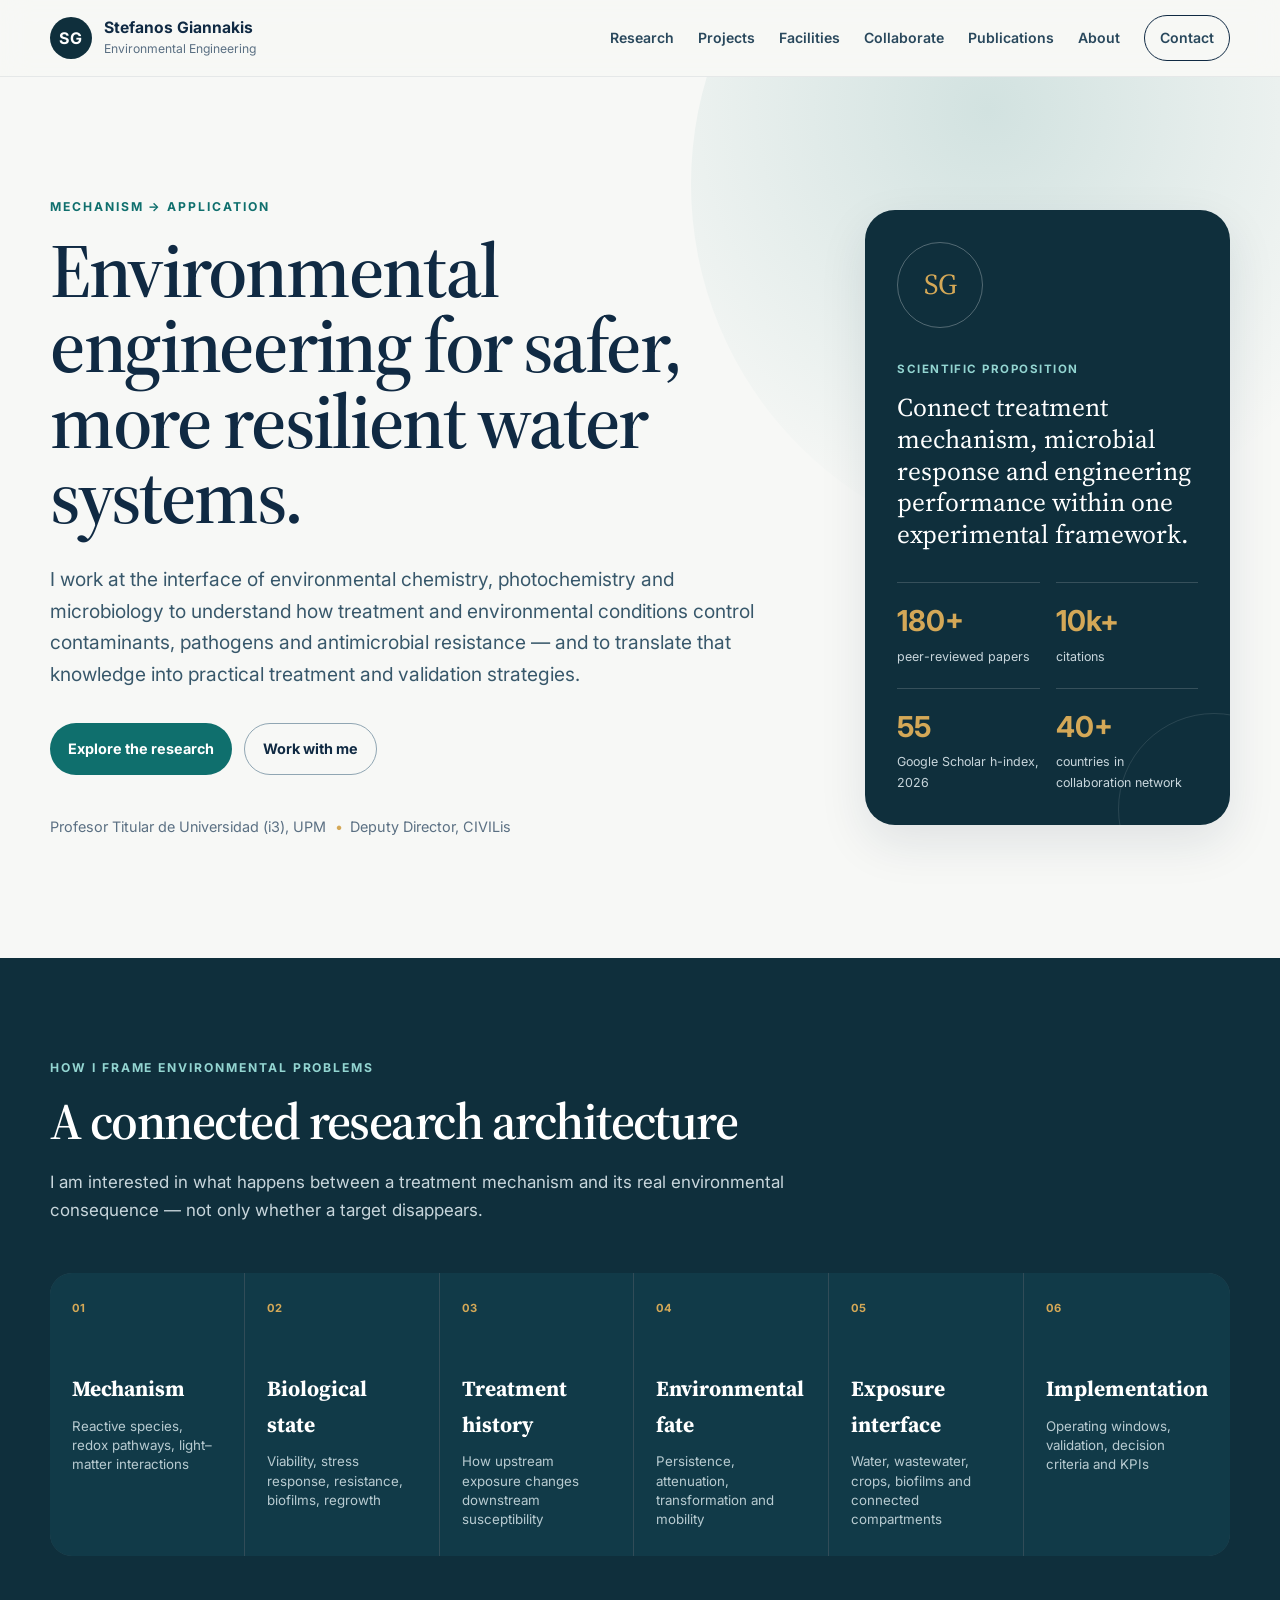
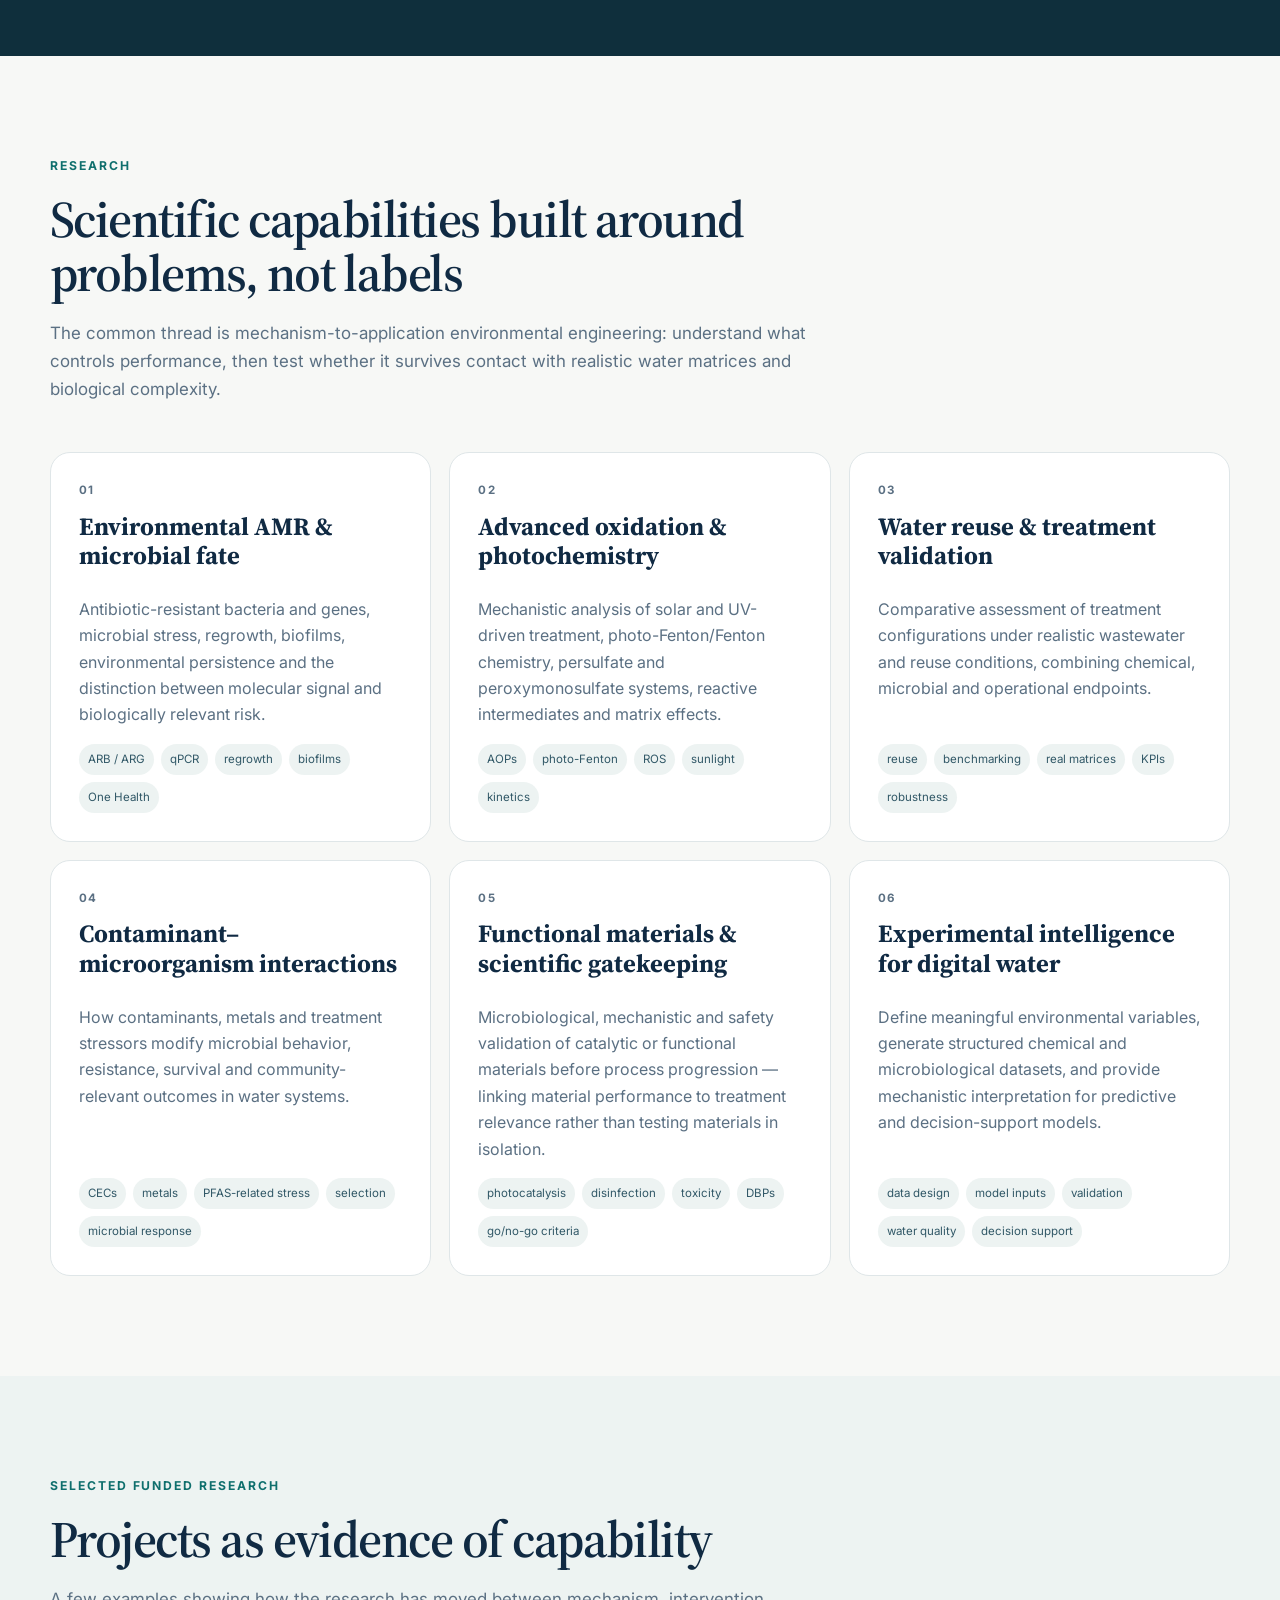
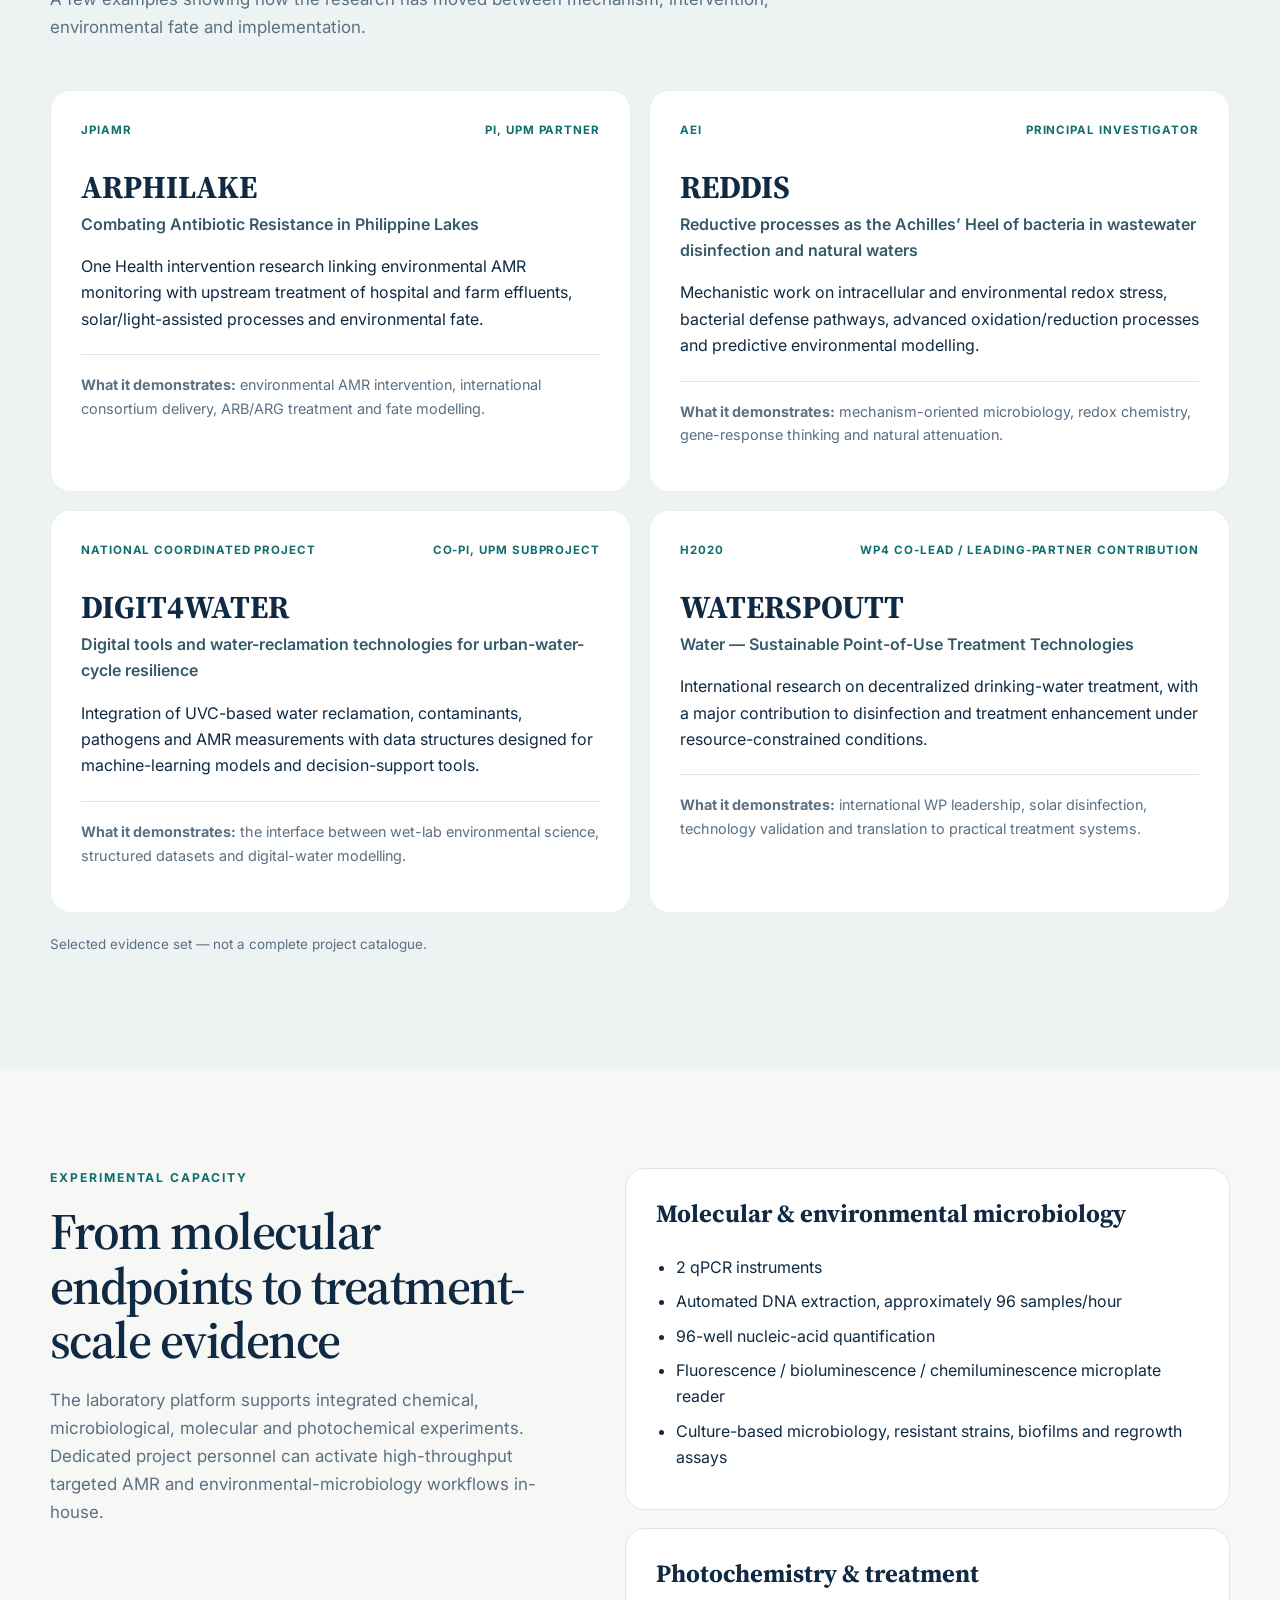
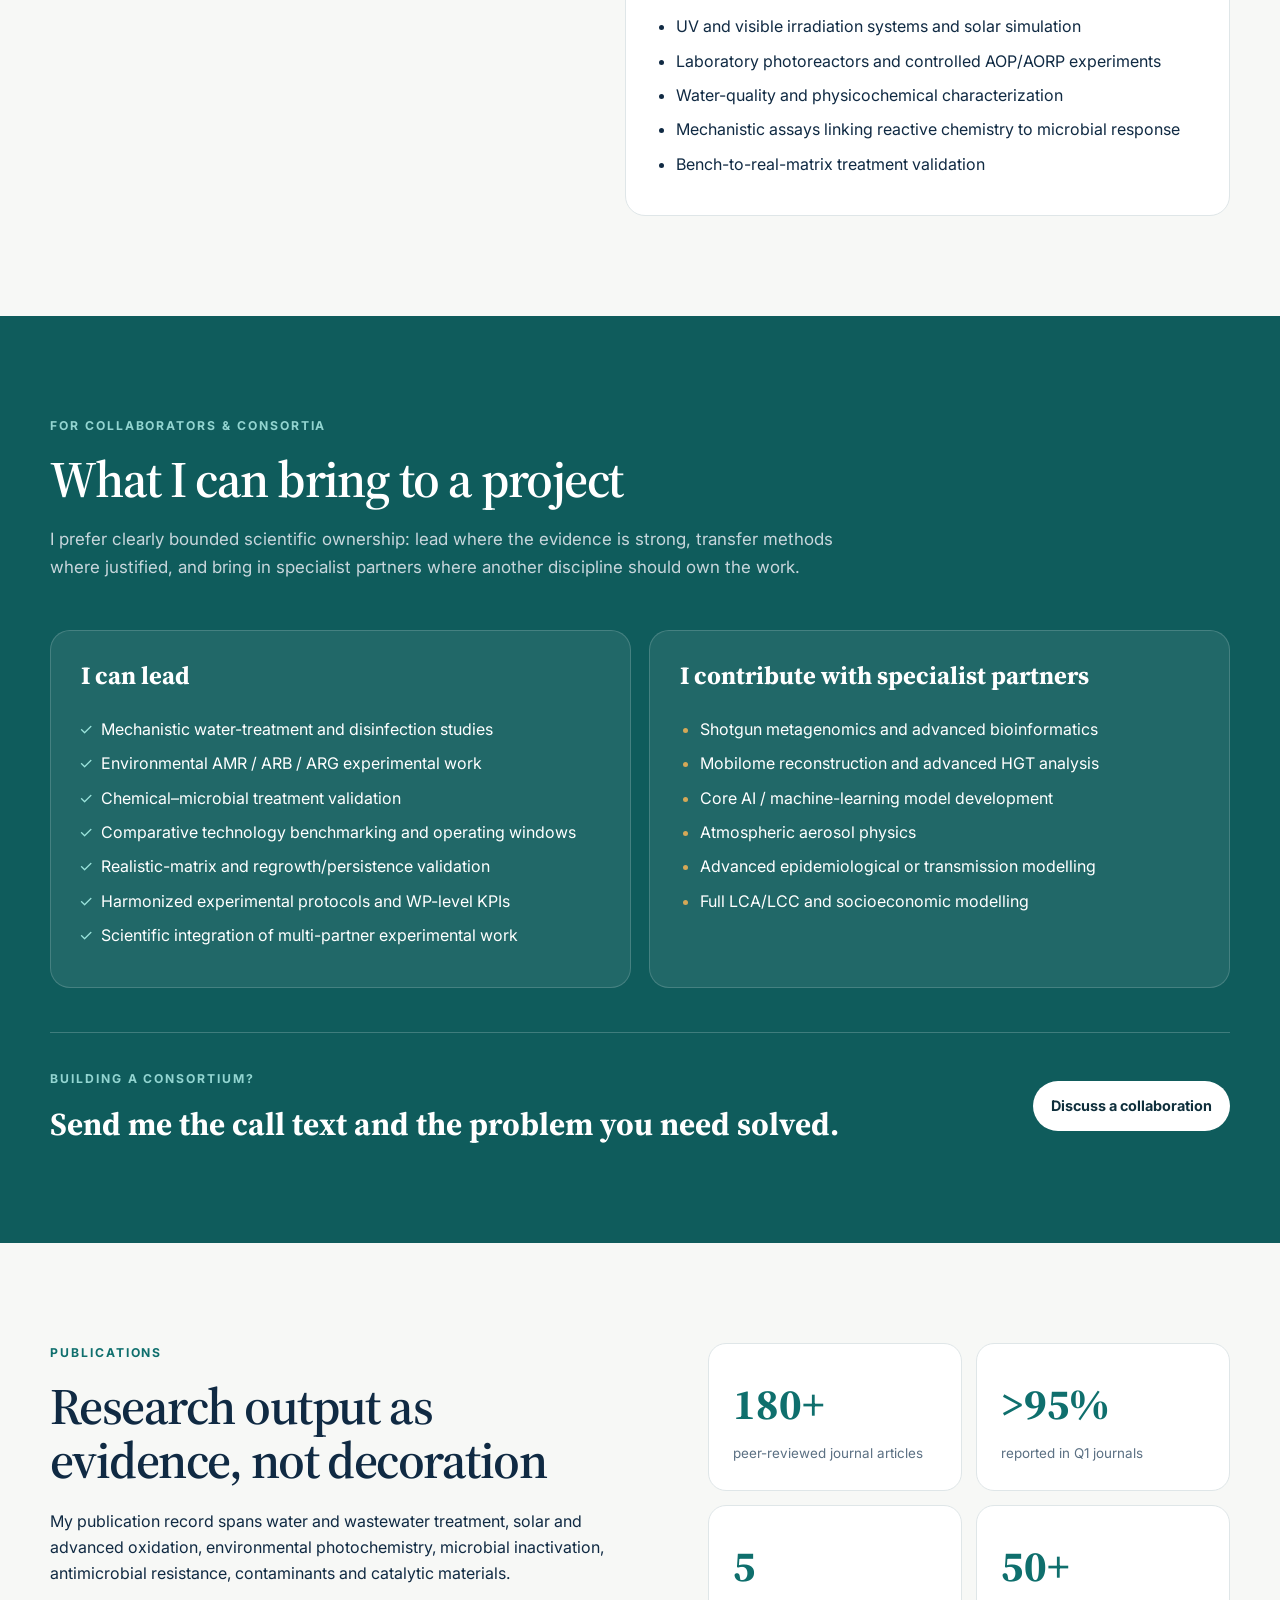
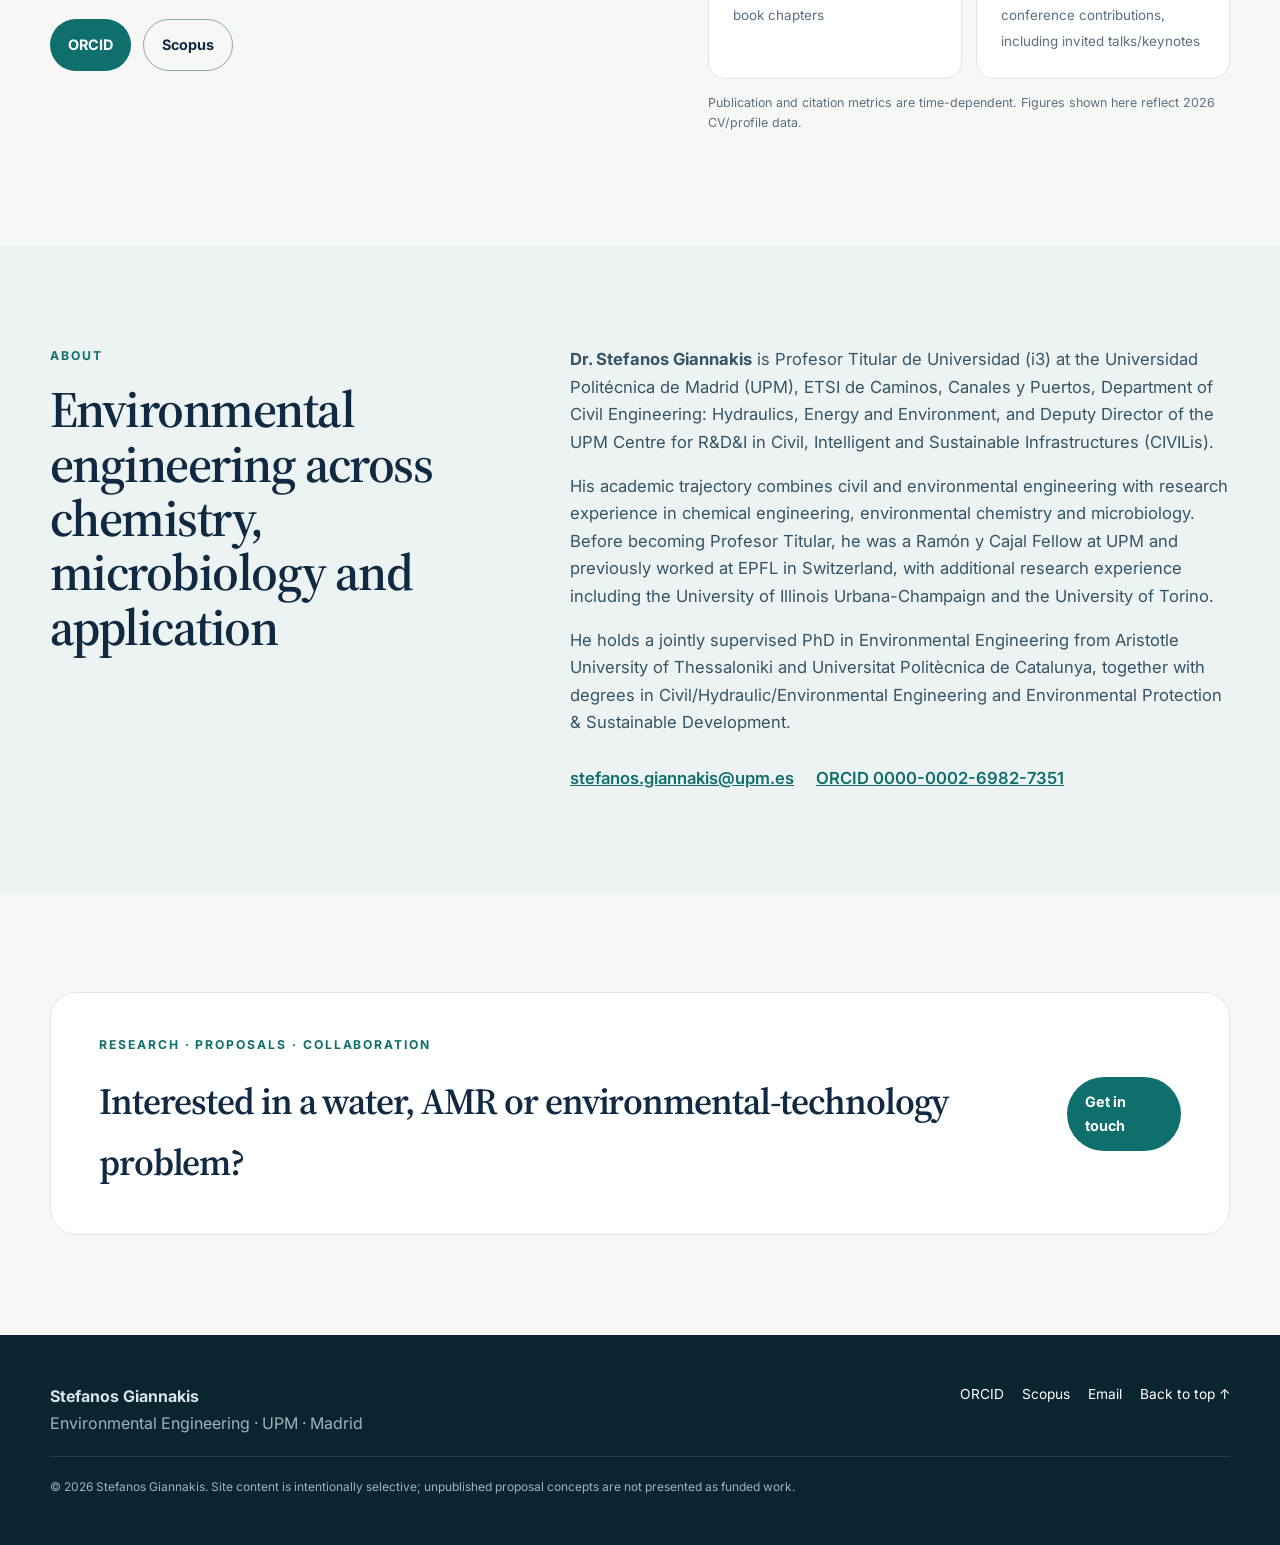
==== index.html @ 3b8c4309 "Add files via upload" ====
<!doctype html>
<html lang="en">
<head>
  <meta charset="utf-8">
  <meta name="viewport" content="width=device-width, initial-scale=1">
  <meta name="description" content="Dr. Stefanos Giannakis — environmental engineer working at the interface of water treatment, photochemistry, environmental microbiology and antimicrobial resistance.">
  <meta name="theme-color" content="#0f2f3c">
  <title>Stefanos Giannakis | Environmental Engineering</title>
  <link rel="preconnect" href="https://fonts.googleapis.com">
  <link rel="preconnect" href="https://fonts.gstatic.com" crossorigin>
  <link href="https://fonts.googleapis.com/css2?family=Inter:wght@400;500;600;700&family=Source+Serif+4:opsz,wght@8..60,500;8..60,600&display=swap" rel="stylesheet">
  <link rel="stylesheet" href="styles.css">
</head>
<body>
  <a class="skip-link" href="#main">Skip to content</a>
  <header class="site-header" id="top">
    <div class="shell nav-wrap">
      <a class="brand" href="#top" aria-label="Stefanos Giannakis — home">
        <span class="brand-mark" aria-hidden="true">SG</span>
        <span class="brand-text"><strong>Stefanos Giannakis</strong><span>Environmental Engineering</span></span>
      </a>
      <button class="nav-toggle" type="button" aria-expanded="false" aria-controls="primary-nav"><span class="sr-only">Toggle navigation</span><span></span><span></span><span></span></button>
      <nav id="primary-nav" class="primary-nav" aria-label="Primary navigation">
        <a href="#research">Research</a><a href="#projects">Projects</a><a href="#facilities">Facilities</a><a href="#collaborate">Collaborate</a><a href="#publications">Publications</a><a href="#about">About</a><a class="nav-cta" href="mailto:stefanos.giannakis@upm.es">Contact</a>
      </nav>
    </div>
  </header>

  <main id="main">
    <section class="hero section">
      <div class="hero-bg"></div>
      <div class="shell hero-grid">
        <div class="hero-copy reveal">
          <p class="eyebrow">Mechanism → application</p>
          <h1>Environmental engineering for safer, more resilient water systems.</h1>
          <p class="hero-lead">I work at the interface of environmental chemistry, photochemistry and microbiology to understand how treatment and environmental conditions control contaminants, pathogens and antimicrobial resistance — and to translate that knowledge into practical treatment and validation strategies.</p>
          <div class="hero-actions"><a class="button button-primary" href="#research">Explore the research</a><a class="button button-secondary" href="#collaborate">Work with me</a></div>
          <div class="identity-line"><span>Profesor Titular de Universidad (i3), UPM</span><span>Deputy Director, CIVILis</span></div>
        </div>
        <aside class="hero-panel reveal" aria-label="Research profile summary">
          <div class="hero-monogram" aria-hidden="true">SG</div>
          <p class="panel-label">Scientific proposition</p>
          <p class="panel-quote">Connect treatment mechanism, microbial response and engineering performance within one experimental framework.</p>
          <dl class="quick-metrics"><div><dt>180+</dt><dd>peer-reviewed papers</dd></div><div><dt>10k+</dt><dd>citations</dd></div><div><dt>55</dt><dd>Google Scholar h-index, 2026</dd></div><div><dt>40+</dt><dd>countries in collaboration network</dd></div></dl>
        </aside>
      </div>
    </section>

    <section class="research-logic section section-dark" aria-labelledby="logic-title">
      <div class="shell">
        <div class="section-heading reveal"><p class="eyebrow eyebrow-light">How I frame environmental problems</p><h2 id="logic-title">A connected research architecture</h2><p>I am interested in what happens between a treatment mechanism and its real environmental consequence — not only whether a target disappears.</p></div>
        <ol class="logic-flow reveal"><li><span>01</span><strong>Mechanism</strong><small>Reactive species, redox pathways, light–matter interactions</small></li><li><span>02</span><strong>Biological state</strong><small>Viability, stress response, resistance, biofilms, regrowth</small></li><li><span>03</span><strong>Treatment history</strong><small>How upstream exposure changes downstream susceptibility</small></li><li><span>04</span><strong>Environmental fate</strong><small>Persistence, attenuation, transformation and mobility</small></li><li><span>05</span><strong>Exposure interface</strong><small>Water, wastewater, crops, biofilms and connected compartments</small></li><li><span>06</span><strong>Implementation</strong><small>Operating windows, validation, decision criteria and KPIs</small></li></ol>
      </div>
    </section>

    <section id="research" class="section">
      <div class="shell">
        <div class="section-heading reveal"><p class="eyebrow">Research</p><h2>Scientific capabilities built around problems, not labels</h2><p>The common thread is mechanism-to-application environmental engineering: understand what controls performance, then test whether it survives contact with realistic water matrices and biological complexity.</p></div>
        <div class="capability-grid">
          <article class="capability-card reveal"><p class="card-index">01</p><h3>Environmental AMR & microbial fate</h3><p>Antibiotic-resistant bacteria and genes, microbial stress, regrowth, biofilms, environmental persistence and the distinction between molecular signal and biologically relevant risk.</p><ul class="tag-list"><li>ARB / ARG</li><li>qPCR</li><li>regrowth</li><li>biofilms</li><li>One Health</li></ul></article>
          <article class="capability-card reveal"><p class="card-index">02</p><h3>Advanced oxidation & photochemistry</h3><p>Mechanistic analysis of solar and UV-driven treatment, photo-Fenton/Fenton chemistry, persulfate and peroxymonosulfate systems, reactive intermediates and matrix effects.</p><ul class="tag-list"><li>AOPs</li><li>photo-Fenton</li><li>ROS</li><li>sunlight</li><li>kinetics</li></ul></article>
          <article class="capability-card reveal"><p class="card-index">03</p><h3>Water reuse & treatment validation</h3><p>Comparative assessment of treatment configurations under realistic wastewater and reuse conditions, combining chemical, microbial and operational endpoints.</p><ul class="tag-list"><li>reuse</li><li>benchmarking</li><li>real matrices</li><li>KPIs</li><li>robustness</li></ul></article>
          <article class="capability-card reveal"><p class="card-index">04</p><h3>Contaminant–microorganism interactions</h3><p>How contaminants, metals and treatment stressors modify microbial behavior, resistance, survival and community-relevant outcomes in water systems.</p><ul class="tag-list"><li>CECs</li><li>metals</li><li>PFAS-related stress</li><li>selection</li><li>microbial response</li></ul></article>
          <article class="capability-card reveal"><p class="card-index">05</p><h3>Functional materials & scientific gatekeeping</h3><p>Microbiological, mechanistic and safety validation of catalytic or functional materials before process progression — linking material performance to treatment relevance rather than testing materials in isolation.</p><ul class="tag-list"><li>photocatalysis</li><li>disinfection</li><li>toxicity</li><li>DBPs</li><li>go/no-go criteria</li></ul></article>
          <article class="capability-card reveal"><p class="card-index">06</p><h3>Experimental intelligence for digital water</h3><p>Define meaningful environmental variables, generate structured chemical and microbiological datasets, and provide mechanistic interpretation for predictive and decision-support models.</p><ul class="tag-list"><li>data design</li><li>model inputs</li><li>validation</li><li>water quality</li><li>decision support</li></ul></article>
        </div>
      </div>
    </section>

    <section id="projects" class="section section-soft">
      <div class="shell">
        <div class="section-heading reveal"><p class="eyebrow">Selected funded research</p><h2>Projects as evidence of capability</h2><p>A few examples showing how the research has moved between mechanism, intervention, environmental fate and implementation.</p></div>
        <div class="project-list">
          <article class="project-card reveal"><div class="project-meta"><span>JPIAMR</span><span>PI, UPM partner</span></div><h3>ARPHILAKE</h3><p class="project-subtitle">Combating Antibiotic Resistance in Philippine Lakes</p><p>One Health intervention research linking environmental AMR monitoring with upstream treatment of hospital and farm effluents, solar/light-assisted processes and environmental fate.</p><p class="project-evidence"><strong>What it demonstrates:</strong> environmental AMR intervention, international consortium delivery, ARB/ARG treatment and fate modelling.</p></article>
          <article class="project-card reveal"><div class="project-meta"><span>AEI</span><span>Principal Investigator</span></div><h3>REDDIS</h3><p class="project-subtitle">Reductive processes as the Achilles’ Heel of bacteria in wastewater disinfection and natural waters</p><p>Mechanistic work on intracellular and environmental redox stress, bacterial defense pathways, advanced oxidation/reduction processes and predictive environmental modelling.</p><p class="project-evidence"><strong>What it demonstrates:</strong> mechanism-oriented microbiology, redox chemistry, gene-response thinking and natural attenuation.</p></article>
          <article class="project-card reveal"><div class="project-meta"><span>National coordinated project</span><span>Co-PI, UPM subproject</span></div><h3>DIGIT4WATER</h3><p class="project-subtitle">Digital tools and water-reclamation technologies for urban-water-cycle resilience</p><p>Integration of UVC-based water reclamation, contaminants, pathogens and AMR measurements with data structures designed for machine-learning models and decision-support tools.</p><p class="project-evidence"><strong>What it demonstrates:</strong> the interface between wet-lab environmental science, structured datasets and digital-water modelling.</p></article>
          <article class="project-card reveal"><div class="project-meta"><span>H2020</span><span>WP4 co-lead / leading-partner contribution</span></div><h3>WATERSPOUTT</h3><p class="project-subtitle">Water — Sustainable Point-of-Use Treatment Technologies</p><p>International research on decentralized drinking-water treatment, with a major contribution to disinfection and treatment enhancement under resource-constrained conditions.</p><p class="project-evidence"><strong>What it demonstrates:</strong> international WP leadership, solar disinfection, technology validation and translation to practical treatment systems.</p></article>
        </div>
        <p class="quiet-note reveal">Selected evidence set — not a complete project catalogue.</p>
      </div>
    </section>

    <section id="facilities" class="section">
      <div class="shell facilities-grid">
        <div class="section-heading reveal"><p class="eyebrow">Experimental capacity</p><h2>From molecular endpoints to treatment-scale evidence</h2><p>The laboratory platform supports integrated chemical, microbiological, molecular and photochemical experiments. Dedicated project personnel can activate high-throughput targeted AMR and environmental-microbiology workflows in-house.</p></div>
        <div class="facility-panels"><article class="facility-panel reveal"><h3>Molecular & environmental microbiology</h3><ul><li>2 qPCR instruments</li><li>Automated DNA extraction, approximately 96 samples/hour</li><li>96-well nucleic-acid quantification</li><li>Fluorescence / bioluminescence / chemiluminescence microplate reader</li><li>Culture-based microbiology, resistant strains, biofilms and regrowth assays</li></ul></article><article class="facility-panel reveal"><h3>Photochemistry & treatment</h3><ul><li>UV and visible irradiation systems and solar simulation</li><li>Laboratory photoreactors and controlled AOP/AORP experiments</li><li>Water-quality and physicochemical characterization</li><li>Mechanistic assays linking reactive chemistry to microbial response</li><li>Bench-to-real-matrix treatment validation</li></ul></article></div>
      </div>
    </section>

    <section id="collaborate" class="section section-accent">
      <div class="shell">
        <div class="section-heading reveal"><p class="eyebrow eyebrow-light">For collaborators & consortia</p><h2>What I can bring to a project</h2><p>I prefer clearly bounded scientific ownership: lead where the evidence is strong, transfer methods where justified, and bring in specialist partners where another discipline should own the work.</p></div>
        <div class="collab-grid reveal"><div class="collab-column"><h3>I can lead</h3><ul class="check-list"><li>Mechanistic water-treatment and disinfection studies</li><li>Environmental AMR / ARB / ARG experimental work</li><li>Chemical–microbial treatment validation</li><li>Comparative technology benchmarking and operating windows</li><li>Realistic-matrix and regrowth/persistence validation</li><li>Harmonized experimental protocols and WP-level KPIs</li><li>Scientific integration of multi-partner experimental work</li></ul></div><div class="collab-column"><h3>I contribute with specialist partners</h3><ul class="dot-list"><li>Shotgun metagenomics and advanced bioinformatics</li><li>Mobilome reconstruction and advanced HGT analysis</li><li>Core AI / machine-learning model development</li><li>Atmospheric aerosol physics</li><li>Advanced epidemiological or transmission modelling</li><li>Full LCA/LCC and socioeconomic modelling</li></ul></div></div>
        <div class="collab-cta reveal"><div><p class="eyebrow eyebrow-light">Building a consortium?</p><h3>Send me the call text and the problem you need solved.</h3></div><a class="button button-white" href="mailto:stefanos.giannakis@upm.es?subject=Research%20collaboration">Discuss a collaboration</a></div>
      </div>
    </section>

    <section id="publications" class="section">
      <div class="shell publication-grid"><div class="section-heading reveal"><p class="eyebrow">Publications</p><h2>Research output as evidence, not decoration</h2><p>My publication record spans water and wastewater treatment, solar and advanced oxidation, environmental photochemistry, microbial inactivation, antimicrobial resistance, contaminants and catalytic materials.</p><div class="button-row"><a class="button button-primary" href="https://orcid.org/0000-0002-6982-7351" target="_blank" rel="noopener">ORCID</a><a class="button button-secondary" href="https://www.scopus.com/authid/detail.uri?authorId=55935026600" target="_blank" rel="noopener">Scopus</a></div></div><div class="publication-stats reveal"><div><strong>180+</strong><span>peer-reviewed journal articles</span></div><div><strong>&gt;95%</strong><span>reported in Q1 journals</span></div><div><strong>5</strong><span>book chapters</span></div><div><strong>50+</strong><span>conference contributions, including invited talks/keynotes</span></div><p class="metric-note">Publication and citation metrics are time-dependent. Figures shown here reflect 2026 CV/profile data.</p></div></div>
    </section>

    <section id="about" class="section section-soft">
      <div class="shell about-grid"><div class="section-heading reveal"><p class="eyebrow">About</p><h2>Environmental engineering across chemistry, microbiology and application</h2></div><div class="about-copy reveal"><p><strong>Dr. Stefanos Giannakis</strong> is Profesor Titular de Universidad (i3) at the Universidad Politécnica de Madrid (UPM), ETSI de Caminos, Canales y Puertos, Department of Civil Engineering: Hydraulics, Energy and Environment, and Deputy Director of the UPM Centre for R&amp;D&amp;I in Civil, Intelligent and Sustainable Infrastructures (CIVILis).</p><p>His academic trajectory combines civil and environmental engineering with research experience in chemical engineering, environmental chemistry and microbiology. Before becoming Profesor Titular, he was a Ramón y Cajal Fellow at UPM and previously worked at EPFL in Switzerland, with additional research experience including the University of Illinois Urbana-Champaign and the University of Torino.</p><p>He holds a jointly supervised PhD in Environmental Engineering from Aristotle University of Thessaloniki and Universitat Politècnica de Catalunya, together with degrees in Civil/Hydraulic/Environmental Engineering and Environmental Protection &amp; Sustainable Development.</p><div class="about-links"><a href="mailto:stefanos.giannakis@upm.es">stefanos.giannakis@upm.es</a><a href="https://orcid.org/0000-0002-6982-7351" target="_blank" rel="noopener">ORCID 0000-0002-6982-7351</a></div></div></div>
    </section>

    <section class="section final-cta"><div class="shell final-cta-inner reveal"><div><p class="eyebrow">Research · proposals · collaboration</p><h2>Interested in a water, AMR or environmental-technology problem?</h2></div><a class="button button-primary" href="mailto:stefanos.giannakis@upm.es">Get in touch</a></div></section>
  </main>

  <footer class="site-footer"><div class="shell footer-grid"><div><strong>Stefanos Giannakis</strong><p>Environmental Engineering · UPM · Madrid</p></div><div class="footer-links"><a href="https://orcid.org/0000-0002-6982-7351" target="_blank" rel="noopener">ORCID</a><a href="https://www.scopus.com/authid/detail.uri?authorId=55935026600" target="_blank" rel="noopener">Scopus</a><a href="mailto:stefanos.giannakis@upm.es">Email</a><a href="#top">Back to top ↑</a></div><p class="footer-note">© <span id="year"></span> Stefanos Giannakis. Site content is intentionally selective; unpublished proposal concepts are not presented as funded work.</p></div></footer>
  <script src="script.js"></script>
</body>
</html>
---- styles.css ----
:root{--ink:#102a43;--muted:#5b7083;--paper:#f7f8f6;--white:#fff;--line:#dfe6e8;--teal:#0f6f6d;--teal-dark:#0f2f3c;--gold:#d4a857;--soft:#edf3f2;--radius:20px;--shadow:0 18px 48px rgba(16,42,67,.10);--serif:"Source Serif 4",Georgia,serif;--sans:"Inter",system-ui,sans-serif}
*{box-sizing:border-box}html{scroll-behavior:smooth}body{margin:0;color:var(--ink);background:var(--paper);font-family:var(--sans);line-height:1.65;-webkit-font-smoothing:antialiased}a{color:inherit}h1,h2,h3,p{margin-top:0}.shell{width:min(1180px,calc(100% - 40px));margin:auto}.section{padding:100px 0;position:relative}.skip-link{position:absolute;left:-9999px}.skip-link:focus{left:1rem;top:1rem;z-index:999;background:#fff;padding:.8rem 1rem;border-radius:10px}.site-header{position:sticky;top:0;z-index:100;background:rgba(247,248,246,.9);backdrop-filter:blur(14px);border-bottom:1px solid rgba(16,42,67,.08)}.nav-wrap{min-height:76px;display:flex;align-items:center;justify-content:space-between;gap:28px}.brand{display:flex;align-items:center;gap:12px;text-decoration:none}.brand-mark{width:42px;height:42px;border-radius:50%;display:grid;place-items:center;background:var(--teal-dark);color:white;font-weight:700;letter-spacing:.04em}.brand-text{display:flex;flex-direction:column;line-height:1.2}.brand-text strong{font-size:.98rem}.brand-text span{font-size:.76rem;color:var(--muted);margin-top:4px}.primary-nav{display:flex;align-items:center;gap:24px}.primary-nav a{text-decoration:none;font-size:.88rem;font-weight:600;color:#29485c}.primary-nav a:hover{color:var(--teal)}.nav-cta{padding:10px 15px;border:1px solid var(--ink);border-radius:999px}.nav-toggle{display:none;background:none;border:0;padding:8px}.nav-toggle span:not(.sr-only){display:block;width:24px;height:2px;background:var(--ink);margin:5px}.sr-only{position:absolute;width:1px;height:1px;padding:0;margin:-1px;overflow:hidden;clip:rect(0,0,0,0);white-space:nowrap;border:0}.hero{overflow:hidden;padding-top:120px;padding-bottom:120px}.hero-bg{position:absolute;right:-12%;top:-30%;width:58vw;height:58vw;border-radius:50%;background:radial-gradient(circle at 40% 40%,rgba(15,111,109,.16),rgba(15,111,109,0) 68%);pointer-events:none}.hero-grid{display:grid;grid-template-columns:minmax(0,1.45fr) minmax(320px,.72fr);gap:80px;align-items:center}.eyebrow{text-transform:uppercase;letter-spacing:.16em;font-size:.76rem;font-weight:700;color:var(--teal);margin-bottom:16px}.eyebrow-light{color:#93d5d1}.hero h1,.section-heading h2,.final-cta h2{font-family:var(--serif);font-weight:600;letter-spacing:-.03em}.hero h1{font-size:clamp(3.1rem,6vw,6.3rem);line-height:.98;max-width:950px;margin-bottom:30px}.hero-lead{font-size:1.2rem;color:#38586b;max-width:830px}.hero-actions,.button-row{display:flex;flex-wrap:wrap;gap:12px;margin-top:32px}.button{display:inline-flex;align-items:center;justify-content:center;padding:13px 18px;border-radius:999px;text-decoration:none;font-weight:700;font-size:.9rem;transition:.2s ease}.button:hover{transform:translateY(-2px)}.button-primary{background:var(--teal);color:white}.button-secondary{border:1px solid #90a6b3;background:transparent}.button-white{background:white;color:var(--teal-dark)}.identity-line{display:flex;flex-wrap:wrap;gap:10px 24px;margin-top:40px;color:var(--muted);font-size:.9rem}.identity-line span{position:relative}.identity-line span+span:before{content:"•";position:absolute;left:-15px;color:var(--gold)}.hero-panel{background:var(--teal-dark);color:white;border-radius:30px;padding:32px;box-shadow:var(--shadow);position:relative;overflow:hidden}.hero-panel:after{content:"";position:absolute;width:190px;height:190px;border:1px solid rgba(255,255,255,.11);border-radius:50%;right:-80px;bottom:-80px}.hero-monogram{width:86px;height:86px;border:1px solid rgba(255,255,255,.28);border-radius:50%;display:grid;place-items:center;font-family:var(--serif);font-size:1.8rem;color:var(--gold);margin-bottom:32px}.panel-label{font-size:.72rem;text-transform:uppercase;letter-spacing:.13em;color:#93d5d1;font-weight:700}.panel-quote{font-family:var(--serif);font-size:1.6rem;line-height:1.25}.quick-metrics{display:grid;grid-template-columns:1fr 1fr;gap:20px 16px;margin:32px 0 0}.quick-metrics div{border-top:1px solid rgba(255,255,255,.16);padding-top:14px}.quick-metrics dt{font-size:1.8rem;font-weight:700;color:var(--gold)}.quick-metrics dd{margin:2px 0 0;font-size:.78rem;color:#c8d6dc}.section-dark{background:var(--teal-dark);color:white}.section-soft{background:var(--soft)}.section-accent{background:#0f5c5c;color:white}.section-heading{max-width:820px;margin-bottom:48px}.section-heading h2{font-size:clamp(2.25rem,4vw,4.1rem);line-height:1.06;margin-bottom:20px}.section-heading p:last-child{font-size:1.06rem;color:var(--muted)}.section-dark .section-heading p:last-child,.section-accent .section-heading p:last-child{color:#c8d6dc}.logic-flow{list-style:none;padding:0;margin:0;display:grid;grid-template-columns:repeat(6,1fr);gap:1px;background:rgba(255,255,255,.14);border-radius:22px;overflow:hidden}.logic-flow li{background:#113a48;padding:26px 22px;min-height:210px;display:flex;flex-direction:column}.logic-flow span{font-size:.7rem;color:var(--gold);font-weight:700}.logic-flow strong{font-family:var(--serif);font-size:1.35rem;margin:54px 0 10px}.logic-flow small{color:#b8cbd1;line-height:1.45}.capability-grid{display:grid;grid-template-columns:repeat(3,1fr);gap:18px}.capability-card{background:white;border:1px solid var(--line);border-radius:var(--radius);padding:28px;min-height:350px;display:flex;flex-direction:column;transition:.25s ease}.capability-card:hover{transform:translateY(-4px);box-shadow:var(--shadow);border-color:#c6d5d8}.card-index{font-size:.72rem;color:var(--teal);font-weight:700;letter-spacing:.12em}.capability-card h3,.project-card h3,.facility-panel h3,.collab-column h3,.collab-cta h3{font-family:var(--serif);font-size:1.55rem;line-height:1.2}.capability-card p{color:var(--muted)}.tag-list{list-style:none;padding:0;margin:auto 0 0;display:flex;flex-wrap:wrap;gap:7px}.tag-list li{font-size:.72rem;background:var(--soft);padding:6px 9px;border-radius:999px;color:#315867}.project-list{display:grid;grid-template-columns:1fr 1fr;gap:18px}.project-card{background:white;border-radius:var(--radius);padding:30px;border:1px solid rgba(16,42,67,.08)}.project-meta{display:flex;justify-content:space-between;gap:15px;color:var(--teal);font-size:.72rem;text-transform:uppercase;letter-spacing:.08em;font-weight:700}.project-card h3{font-size:2rem;margin:28px 0 4px}.project-subtitle{color:#355a69;font-weight:600}.project-evidence{border-top:1px solid var(--line);margin-top:22px;padding-top:18px;color:var(--muted);font-size:.9rem}.quiet-note{color:var(--muted);font-size:.84rem;margin-top:20px}.facilities-grid{display:grid;grid-template-columns:.9fr 1.1fr;gap:80px}.facility-panels{display:grid;gap:18px}.facility-panel{background:white;border:1px solid var(--line);border-radius:var(--radius);padding:30px}.facility-panel ul,.check-list,.dot-list{padding-left:20px;margin-bottom:0}.facility-panel li,.check-list li,.dot-list li{margin:8px 0}.collab-grid{display:grid;grid-template-columns:1fr 1fr;gap:18px}.collab-column{background:rgba(255,255,255,.08);border:1px solid rgba(255,255,255,.16);padding:30px;border-radius:var(--radius)}.collab-column h3{color:white}.check-list li::marker{content:"✓  ";color:#9ce5dd}.dot-list li::marker{color:var(--gold)}.collab-cta{display:flex;justify-content:space-between;align-items:center;gap:30px;border-top:1px solid rgba(255,255,255,.2);margin-top:44px;padding-top:36px}.collab-cta h3{font-size:2rem;margin:0}.publication-grid{display:grid;grid-template-columns:1.05fr .95fr;gap:80px;align-items:start}.publication-stats{display:grid;grid-template-columns:1fr 1fr;gap:14px}.publication-stats div{background:white;border:1px solid var(--line);border-radius:18px;padding:24px}.publication-stats strong{display:block;font-family:var(--serif);font-size:2.7rem;color:var(--teal)}.publication-stats span{font-size:.84rem;color:var(--muted)}.metric-note{grid-column:1/-1;font-size:.78rem;color:var(--muted)}.about-grid{display:grid;grid-template-columns:.8fr 1.2fr;gap:80px}.about-copy{font-size:1.04rem;color:#355468}.about-links{display:flex;flex-wrap:wrap;gap:12px 22px;margin-top:28px}.about-links a{color:var(--teal);font-weight:600}.final-cta-inner{display:flex;justify-content:space-between;align-items:center;gap:40px;padding:42px 48px;background:white;border:1px solid var(--line);border-radius:26px}.final-cta h2{font-size:2.3rem;margin:0}.site-footer{background:#0a2430;color:#d8e4e8;padding:48px 0}.footer-grid{display:grid;grid-template-columns:1fr 1fr;gap:20px 60px}.footer-grid p{margin-bottom:0;color:#9fb3bc}.footer-links{display:flex;flex-wrap:wrap;justify-content:flex-end;gap:18px}.footer-links a{color:white;text-decoration:none;font-size:.86rem}.footer-note{grid-column:1/-1;border-top:1px solid rgba(255,255,255,.12);padding-top:20px;font-size:.75rem}.reveal{opacity:0;transform:translateY(16px);transition:opacity .65s ease,transform .65s ease}.reveal.visible{opacity:1;transform:none}@media(max-width:960px){.primary-nav{position:absolute;top:76px;left:0;right:0;background:var(--paper);padding:18px 20px 24px;display:none;flex-direction:column;align-items:flex-start;border-bottom:1px solid var(--line)}.primary-nav.open{display:flex}.nav-toggle{display:block}.hero-grid,.facilities-grid,.publication-grid,.about-grid{grid-template-columns:1fr}.hero-grid{gap:44px}.logic-flow{grid-template-columns:repeat(2,1fr)}.capability-grid{grid-template-columns:1fr 1fr}.facilities-grid,.publication-grid,.about-grid{gap:30px}.collab-cta,.final-cta-inner{align-items:flex-start;flex-direction:column}.footer-grid{grid-template-columns:1fr}.footer-links{justify-content:flex-start}.footer-note{grid-column:auto}}@media(max-width:640px){.section{padding:72px 0}.shell{width:min(100% - 28px,1180px)}.hero{padding-top:82px}.hero h1{font-size:3rem}.quick-metrics,.capability-grid,.project-list,.collab-grid,.publication-stats{grid-template-columns:1fr}.logic-flow{grid-template-columns:1fr}.logic-flow li{min-height:unset}.logic-flow strong{margin-top:24px}.project-meta{flex-direction:column}.identity-line{flex-direction:column;gap:6px}.identity-line span+span:before{display:none}.hero-panel{padding:25px}.final-cta-inner{padding:30px}}
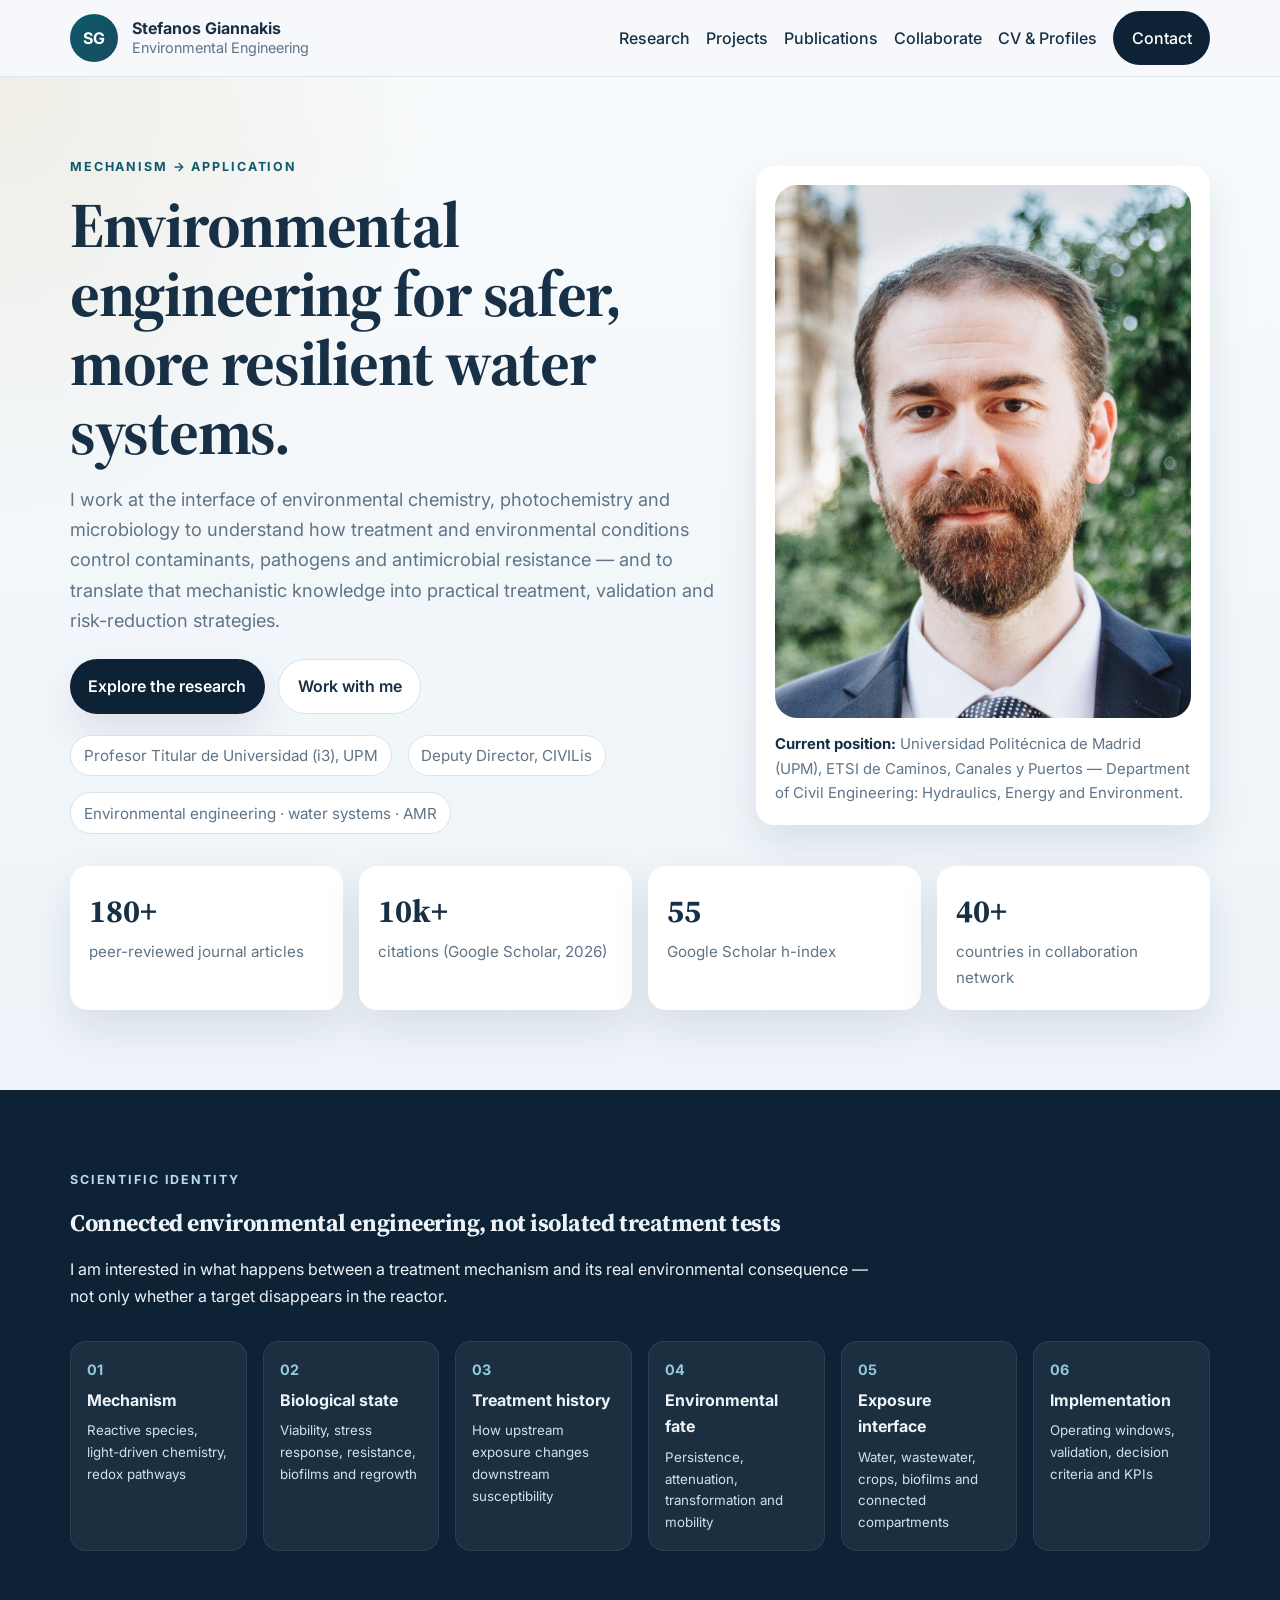
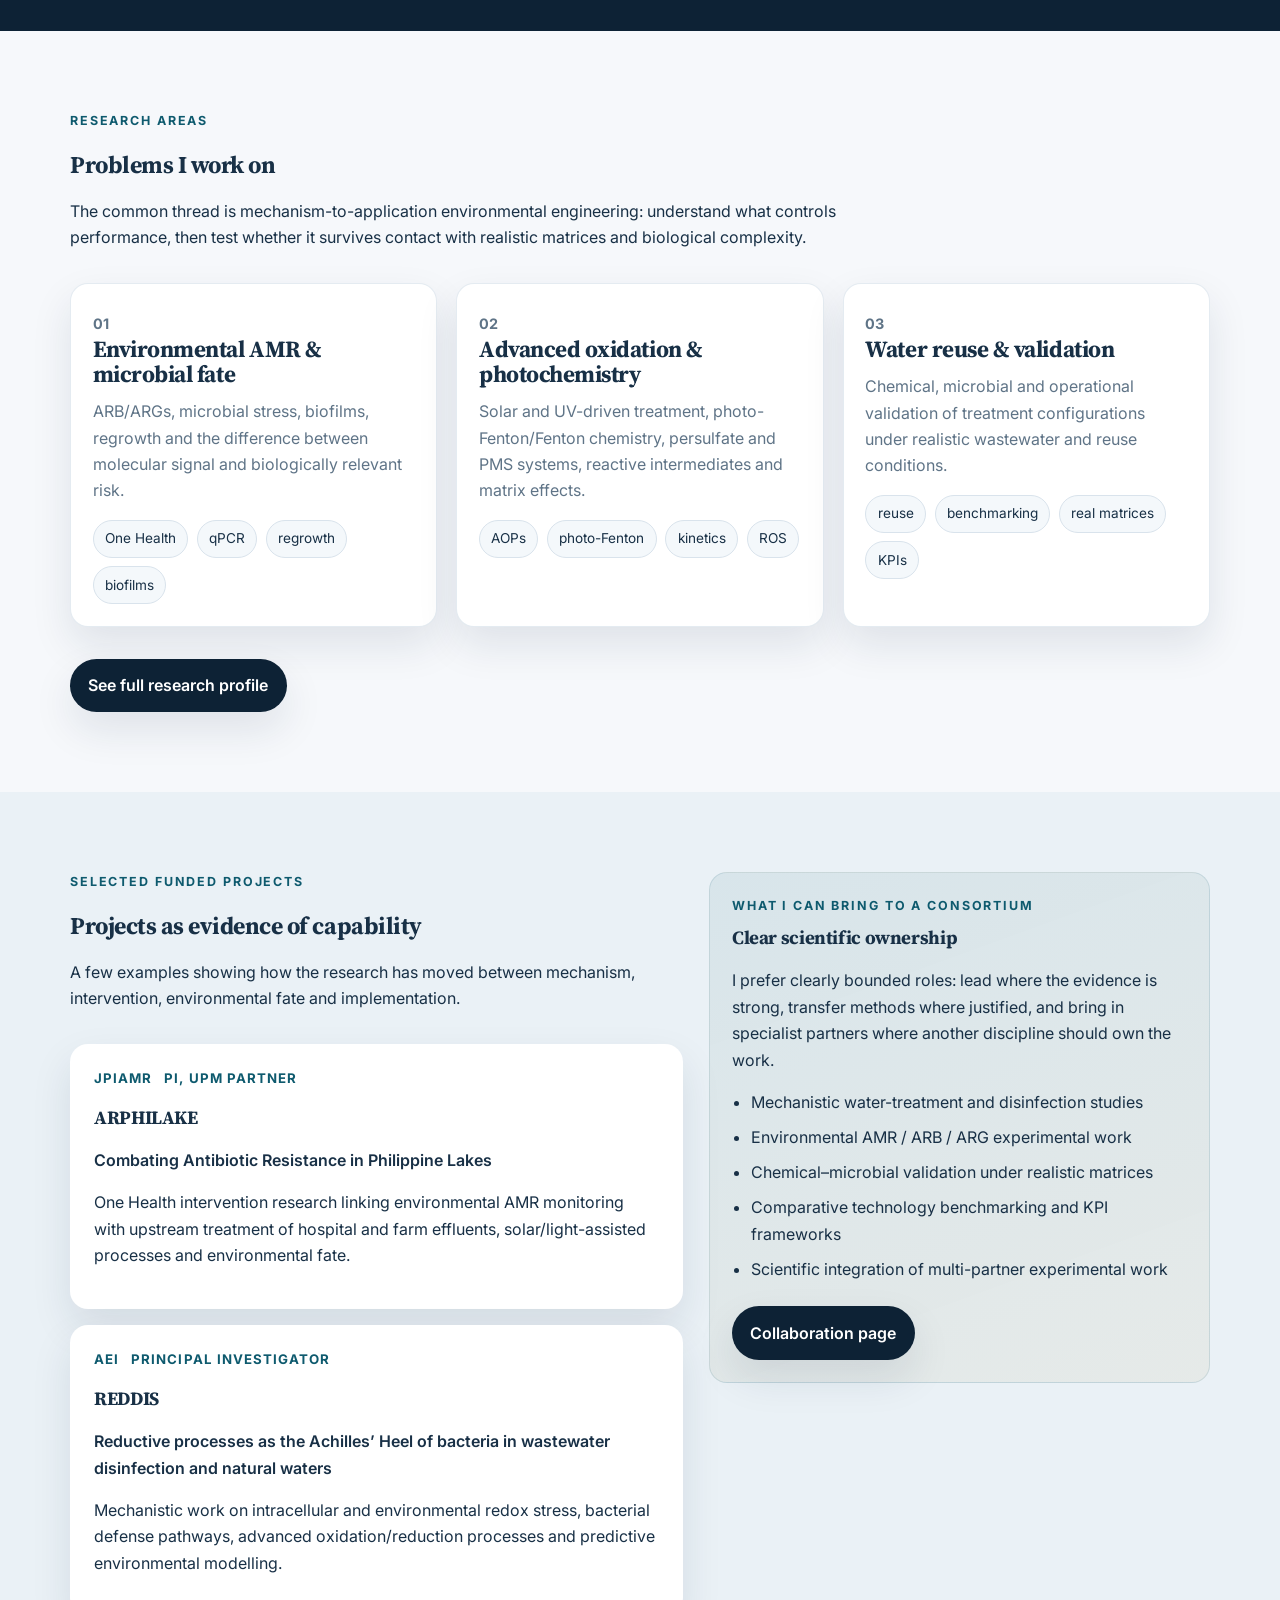
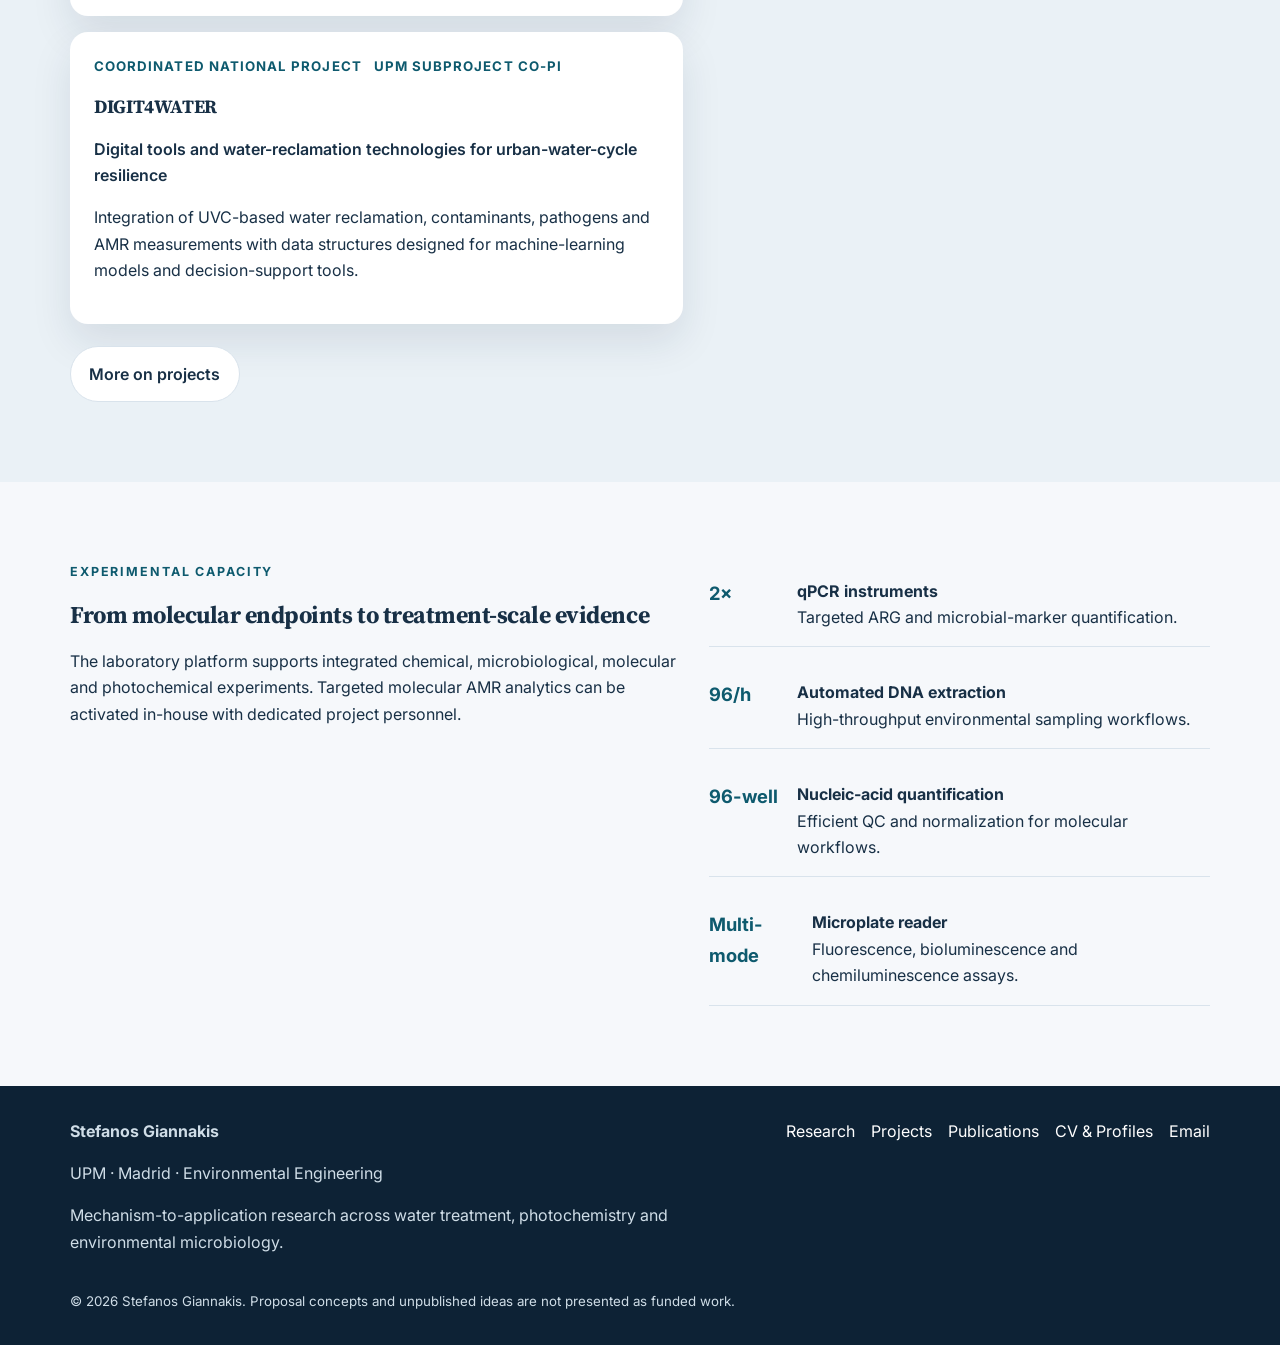
==== commit 922c09f5: "Add files via upload" ====
--- a/index.html
+++ b/index.html
@@ -3,110 +3,155 @@
 <head>
   <meta charset="utf-8">
   <meta name="viewport" content="width=device-width, initial-scale=1">
-  <meta name="description" content="Dr. Stefanos Giannakis — environmental engineer working at the interface of water treatment, photochemistry, environmental microbiology and antimicrobial resistance.">
-  <meta name="theme-color" content="#0f2f3c">
+  <meta name="description" content="Dr. Stefanos Giannakis — environmental engineer working across water treatment, photochemistry, environmental microbiology and antimicrobial resistance.">
   <title>Stefanos Giannakis | Environmental Engineering</title>
+  <link rel="icon" href="favicon.svg" type="image/svg+xml">
   <link rel="preconnect" href="https://fonts.googleapis.com">
   <link rel="preconnect" href="https://fonts.gstatic.com" crossorigin>
   <link href="https://fonts.googleapis.com/css2?family=Inter:wght@400;500;600;700&family=Source+Serif+4:opsz,wght@8..60,500;8..60,600&display=swap" rel="stylesheet">
   <link rel="stylesheet" href="styles.css">
 </head>
 <body>
-  <a class="skip-link" href="#main">Skip to content</a>
-  <header class="site-header" id="top">
-    <div class="shell nav-wrap">
-      <a class="brand" href="#top" aria-label="Stefanos Giannakis — home">
-        <span class="brand-mark" aria-hidden="true">SG</span>
-        <span class="brand-text"><strong>Stefanos Giannakis</strong><span>Environmental Engineering</span></span>
-      </a>
-      <button class="nav-toggle" type="button" aria-expanded="false" aria-controls="primary-nav"><span class="sr-only">Toggle navigation</span><span></span><span></span><span></span></button>
-      <nav id="primary-nav" class="primary-nav" aria-label="Primary navigation">
-        <a href="#research">Research</a><a href="#projects">Projects</a><a href="#facilities">Facilities</a><a href="#collaborate">Collaborate</a><a href="#publications">Publications</a><a href="#about">About</a><a class="nav-cta" href="mailto:stefanos.giannakis@upm.es">Contact</a>
-      </nav>
-    </div>
-  </header>
-
-  <main id="main">
-    <section class="hero section">
-      <div class="hero-bg"></div>
-      <div class="shell hero-grid">
-        <div class="hero-copy reveal">
-          <p class="eyebrow">Mechanism → application</p>
-          <h1>Environmental engineering for safer, more resilient water systems.</h1>
-          <p class="hero-lead">I work at the interface of environmental chemistry, photochemistry and microbiology to understand how treatment and environmental conditions control contaminants, pathogens and antimicrobial resistance — and to translate that knowledge into practical treatment and validation strategies.</p>
-          <div class="hero-actions"><a class="button button-primary" href="#research">Explore the research</a><a class="button button-secondary" href="#collaborate">Work with me</a></div>
-          <div class="identity-line"><span>Profesor Titular de Universidad (i3), UPM</span><span>Deputy Director, CIVILis</span></div>
+<a class="skip-link" href="#main">Skip to content</a>
+<header class="site-header">
+  <div class="shell nav-wrap">
+    <a class="brand" href="index.html" aria-label="Home">
+      <span class="brand-mark">SG</span>
+      <span class="brand-text"><strong>Stefanos Giannakis</strong><span>Environmental Engineering</span></span>
+    </a>
+    <button class="nav-toggle" type="button" aria-expanded="false" aria-controls="primary-nav"><span class="sr-only">Toggle navigation</span><span></span><span></span><span></span></button>
+    <nav id="primary-nav" class="primary-nav" aria-label="Primary">
+      <a href="research.html">Research</a>
+      <a href="projects.html">Projects</a>
+      <a href="publications.html">Publications</a>
+      <a href="collaborate.html">Collaborate</a>
+      <a href="cv.html">CV & Profiles</a>
+      <a class="nav-cta" href="mailto:stefanos.giannakis@upm.es">Contact</a>
+    </nav>
+  </div>
+</header>
+<main id="main">
+  <section class="hero section">
+    <div class="shell hero-grid">
+      <div class="hero-copy reveal">
+        <p class="eyebrow">Mechanism → application</p>
+        <h1>Environmental engineering for safer, more resilient water systems.</h1>
+        <p class="hero-lead">I work at the interface of environmental chemistry, photochemistry and microbiology to understand how treatment and environmental conditions control contaminants, pathogens and antimicrobial resistance — and to translate that mechanistic knowledge into practical treatment, validation and risk-reduction strategies.</p>
+        <div class="hero-actions">
+          <a class="button button-primary" href="research.html">Explore the research</a>
+          <a class="button button-secondary" href="collaborate.html">Work with me</a>
         </div>
-        <aside class="hero-panel reveal" aria-label="Research profile summary">
-          <div class="hero-monogram" aria-hidden="true">SG</div>
-          <p class="panel-label">Scientific proposition</p>
-          <p class="panel-quote">Connect treatment mechanism, microbial response and engineering performance within one experimental framework.</p>
-          <dl class="quick-metrics"><div><dt>180+</dt><dd>peer-reviewed papers</dd></div><div><dt>10k+</dt><dd>citations</dd></div><div><dt>55</dt><dd>Google Scholar h-index, 2026</dd></div><div><dt>40+</dt><dd>countries in collaboration network</dd></div></dl>
-        </aside>
-      </div>
-    </section>
-
-    <section class="research-logic section section-dark" aria-labelledby="logic-title">
-      <div class="shell">
-        <div class="section-heading reveal"><p class="eyebrow eyebrow-light">How I frame environmental problems</p><h2 id="logic-title">A connected research architecture</h2><p>I am interested in what happens between a treatment mechanism and its real environmental consequence — not only whether a target disappears.</p></div>
-        <ol class="logic-flow reveal"><li><span>01</span><strong>Mechanism</strong><small>Reactive species, redox pathways, light–matter interactions</small></li><li><span>02</span><strong>Biological state</strong><small>Viability, stress response, resistance, biofilms, regrowth</small></li><li><span>03</span><strong>Treatment history</strong><small>How upstream exposure changes downstream susceptibility</small></li><li><span>04</span><strong>Environmental fate</strong><small>Persistence, attenuation, transformation and mobility</small></li><li><span>05</span><strong>Exposure interface</strong><small>Water, wastewater, crops, biofilms and connected compartments</small></li><li><span>06</span><strong>Implementation</strong><small>Operating windows, validation, decision criteria and KPIs</small></li></ol>
-      </div>
-    </section>
-
-    <section id="research" class="section">
-      <div class="shell">
-        <div class="section-heading reveal"><p class="eyebrow">Research</p><h2>Scientific capabilities built around problems, not labels</h2><p>The common thread is mechanism-to-application environmental engineering: understand what controls performance, then test whether it survives contact with realistic water matrices and biological complexity.</p></div>
-        <div class="capability-grid">
-          <article class="capability-card reveal"><p class="card-index">01</p><h3>Environmental AMR & microbial fate</h3><p>Antibiotic-resistant bacteria and genes, microbial stress, regrowth, biofilms, environmental persistence and the distinction between molecular signal and biologically relevant risk.</p><ul class="tag-list"><li>ARB / ARG</li><li>qPCR</li><li>regrowth</li><li>biofilms</li><li>One Health</li></ul></article>
-          <article class="capability-card reveal"><p class="card-index">02</p><h3>Advanced oxidation & photochemistry</h3><p>Mechanistic analysis of solar and UV-driven treatment, photo-Fenton/Fenton chemistry, persulfate and peroxymonosulfate systems, reactive intermediates and matrix effects.</p><ul class="tag-list"><li>AOPs</li><li>photo-Fenton</li><li>ROS</li><li>sunlight</li><li>kinetics</li></ul></article>
-          <article class="capability-card reveal"><p class="card-index">03</p><h3>Water reuse & treatment validation</h3><p>Comparative assessment of treatment configurations under realistic wastewater and reuse conditions, combining chemical, microbial and operational endpoints.</p><ul class="tag-list"><li>reuse</li><li>benchmarking</li><li>real matrices</li><li>KPIs</li><li>robustness</li></ul></article>
-          <article class="capability-card reveal"><p class="card-index">04</p><h3>Contaminant–microorganism interactions</h3><p>How contaminants, metals and treatment stressors modify microbial behavior, resistance, survival and community-relevant outcomes in water systems.</p><ul class="tag-list"><li>CECs</li><li>metals</li><li>PFAS-related stress</li><li>selection</li><li>microbial response</li></ul></article>
-          <article class="capability-card reveal"><p class="card-index">05</p><h3>Functional materials & scientific gatekeeping</h3><p>Microbiological, mechanistic and safety validation of catalytic or functional materials before process progression — linking material performance to treatment relevance rather than testing materials in isolation.</p><ul class="tag-list"><li>photocatalysis</li><li>disinfection</li><li>toxicity</li><li>DBPs</li><li>go/no-go criteria</li></ul></article>
-          <article class="capability-card reveal"><p class="card-index">06</p><h3>Experimental intelligence for digital water</h3><p>Define meaningful environmental variables, generate structured chemical and microbiological datasets, and provide mechanistic interpretation for predictive and decision-support models.</p><ul class="tag-list"><li>data design</li><li>model inputs</li><li>validation</li><li>water quality</li><li>decision support</li></ul></article>
+        <div class="identity-line">
+          <span>Profesor Titular de Universidad (i3), UPM</span>
+          <span>Deputy Director, CIVILis</span>
+          <span>Environmental engineering · water systems · AMR</span>
         </div>
       </div>
-    </section>
+      <aside class="hero-card reveal">
+        <img class="hero-photo" src="assets/portrait.jpg" alt="Portrait of Stefanos Giannakis">
+        <p class="caption"><strong>Current position:</strong> Universidad Politécnica de Madrid (UPM), ETSI de Caminos, Canales y Puertos — Department of Civil Engineering: Hydraulics, Energy and Environment.</p>
+      </aside>
+    </div>
+    <div class="shell stat-grid reveal" aria-label="Profile metrics">
+      <div class="stat-card"><strong>180+</strong><span>peer-reviewed journal articles</span></div>
+      <div class="stat-card"><strong>10k+</strong><span>citations (Google Scholar, 2026)</span></div>
+      <div class="stat-card"><strong>55</strong><span>Google Scholar h-index</span></div>
+      <div class="stat-card"><strong>40+</strong><span>countries in collaboration network</span></div>
+    </div>
+  </section>
 
-    <section id="projects" class="section section-soft">
-      <div class="shell">
-        <div class="section-heading reveal"><p class="eyebrow">Selected funded research</p><h2>Projects as evidence of capability</h2><p>A few examples showing how the research has moved between mechanism, intervention, environmental fate and implementation.</p></div>
+  <section class="section section-dark">
+    <div class="shell">
+      <div class="section-heading reveal">
+        <p class="eyebrow eyebrow-light">Scientific identity</p>
+        <h2>Connected environmental engineering, not isolated treatment tests</h2>
+        <p>I am interested in what happens between a treatment mechanism and its real environmental consequence — not only whether a target disappears in the reactor.</p>
+      </div>
+      <ol class="logic-flow reveal">
+        <li><span>01</span><strong>Mechanism</strong><small>Reactive species, light-driven chemistry, redox pathways</small></li>
+        <li><span>02</span><strong>Biological state</strong><small>Viability, stress response, resistance, biofilms and regrowth</small></li>
+        <li><span>03</span><strong>Treatment history</strong><small>How upstream exposure changes downstream susceptibility</small></li>
+        <li><span>04</span><strong>Environmental fate</strong><small>Persistence, attenuation, transformation and mobility</small></li>
+        <li><span>05</span><strong>Exposure interface</strong><small>Water, wastewater, crops, biofilms and connected compartments</small></li>
+        <li><span>06</span><strong>Implementation</strong><small>Operating windows, validation, decision criteria and KPIs</small></li>
+      </ol>
+    </div>
+  </section>
+
+  <section class="section">
+    <div class="shell">
+      <div class="section-heading reveal">
+        <p class="eyebrow">Research areas</p>
+        <h2>Problems I work on</h2>
+        <p>The common thread is mechanism-to-application environmental engineering: understand what controls performance, then test whether it survives contact with realistic matrices and biological complexity.</p>
+      </div>
+      <div class="grid-3">
+        <article class="card reveal"><p class="card-index">01</p><h3>Environmental AMR & microbial fate</h3><p>ARB/ARGs, microbial stress, biofilms, regrowth and the difference between molecular signal and biologically relevant risk.</p><ul class="tag-list"><li>One Health</li><li>qPCR</li><li>regrowth</li><li>biofilms</li></ul></article>
+        <article class="card reveal"><p class="card-index">02</p><h3>Advanced oxidation & photochemistry</h3><p>Solar and UV-driven treatment, photo-Fenton/Fenton chemistry, persulfate and PMS systems, reactive intermediates and matrix effects.</p><ul class="tag-list"><li>AOPs</li><li>photo-Fenton</li><li>kinetics</li><li>ROS</li></ul></article>
+        <article class="card reveal"><p class="card-index">03</p><h3>Water reuse & validation</h3><p>Chemical, microbial and operational validation of treatment configurations under realistic wastewater and reuse conditions.</p><ul class="tag-list"><li>reuse</li><li>benchmarking</li><li>real matrices</li><li>KPIs</li></ul></article>
+      </div>
+      <div class="hero-actions reveal" style="margin-top:2rem">
+        <a class="button button-primary" href="research.html">See full research profile</a>
+      </div>
+    </div>
+  </section>
+
+  <section class="section section-soft">
+    <div class="shell two-col">
+      <div>
+        <div class="section-heading reveal">
+          <p class="eyebrow">Selected funded projects</p>
+          <h2>Projects as evidence of capability</h2>
+          <p>A few examples showing how the research has moved between mechanism, intervention, environmental fate and implementation.</p>
+        </div>
         <div class="project-list">
-          <article class="project-card reveal"><div class="project-meta"><span>JPIAMR</span><span>PI, UPM partner</span></div><h3>ARPHILAKE</h3><p class="project-subtitle">Combating Antibiotic Resistance in Philippine Lakes</p><p>One Health intervention research linking environmental AMR monitoring with upstream treatment of hospital and farm effluents, solar/light-assisted processes and environmental fate.</p><p class="project-evidence"><strong>What it demonstrates:</strong> environmental AMR intervention, international consortium delivery, ARB/ARG treatment and fate modelling.</p></article>
-          <article class="project-card reveal"><div class="project-meta"><span>AEI</span><span>Principal Investigator</span></div><h3>REDDIS</h3><p class="project-subtitle">Reductive processes as the Achilles’ Heel of bacteria in wastewater disinfection and natural waters</p><p>Mechanistic work on intracellular and environmental redox stress, bacterial defense pathways, advanced oxidation/reduction processes and predictive environmental modelling.</p><p class="project-evidence"><strong>What it demonstrates:</strong> mechanism-oriented microbiology, redox chemistry, gene-response thinking and natural attenuation.</p></article>
-          <article class="project-card reveal"><div class="project-meta"><span>National coordinated project</span><span>Co-PI, UPM subproject</span></div><h3>DIGIT4WATER</h3><p class="project-subtitle">Digital tools and water-reclamation technologies for urban-water-cycle resilience</p><p>Integration of UVC-based water reclamation, contaminants, pathogens and AMR measurements with data structures designed for machine-learning models and decision-support tools.</p><p class="project-evidence"><strong>What it demonstrates:</strong> the interface between wet-lab environmental science, structured datasets and digital-water modelling.</p></article>
-          <article class="project-card reveal"><div class="project-meta"><span>H2020</span><span>WP4 co-lead / leading-partner contribution</span></div><h3>WATERSPOUTT</h3><p class="project-subtitle">Water — Sustainable Point-of-Use Treatment Technologies</p><p>International research on decentralized drinking-water treatment, with a major contribution to disinfection and treatment enhancement under resource-constrained conditions.</p><p class="project-evidence"><strong>What it demonstrates:</strong> international WP leadership, solar disinfection, technology validation and translation to practical treatment systems.</p></article>
+          <article class="project-card reveal"><div class="project-meta"><span>JPIAMR</span><span>PI, UPM partner</span></div><h3>ARPHILAKE</h3><p class="project-subtitle">Combating Antibiotic Resistance in Philippine Lakes</p><p>One Health intervention research linking environmental AMR monitoring with upstream treatment of hospital and farm effluents, solar/light-assisted processes and environmental fate.</p></article>
+          <article class="project-card reveal"><div class="project-meta"><span>AEI</span><span>Principal Investigator</span></div><h3>REDDIS</h3><p class="project-subtitle">Reductive processes as the Achilles’ Heel of bacteria in wastewater disinfection and natural waters</p><p>Mechanistic work on intracellular and environmental redox stress, bacterial defense pathways, advanced oxidation/reduction processes and predictive environmental modelling.</p></article>
+          <article class="project-card reveal"><div class="project-meta"><span>Coordinated national project</span><span>UPM subproject co-PI</span></div><h3>DIGIT4WATER</h3><p class="project-subtitle">Digital tools and water-reclamation technologies for urban-water-cycle resilience</p><p>Integration of UVC-based water reclamation, contaminants, pathogens and AMR measurements with data structures designed for machine-learning models and decision-support tools.</p></article>
         </div>
-        <p class="quiet-note reveal">Selected evidence set — not a complete project catalogue.</p>
+        <div class="hero-actions reveal" style="margin-top:1.4rem"><a class="button button-secondary" href="projects.html">More on projects</a></div>
       </div>
-    </section>
+      <div>
+        <div class="callout reveal">
+          <p class="eyebrow">What I can bring to a consortium</p>
+          <h3>Clear scientific ownership</h3>
+          <p>I prefer clearly bounded roles: lead where the evidence is strong, transfer methods where justified, and bring in specialist partners where another discipline should own the work.</p>
+          <ul class="check-list">
+            <li>Mechanistic water-treatment and disinfection studies</li>
+            <li>Environmental AMR / ARB / ARG experimental work</li>
+            <li>Chemical–microbial validation under realistic matrices</li>
+            <li>Comparative technology benchmarking and KPI frameworks</li>
+            <li>Scientific integration of multi-partner experimental work</li>
+          </ul>
+          <div class="button-row"><a class="button button-primary" href="collaborate.html">Collaboration page</a></div>
+        </div>
+      </div>
+    </div>
+  </section>
 
-    <section id="facilities" class="section">
-      <div class="shell facilities-grid">
-        <div class="section-heading reveal"><p class="eyebrow">Experimental capacity</p><h2>From molecular endpoints to treatment-scale evidence</h2><p>The laboratory platform supports integrated chemical, microbiological, molecular and photochemical experiments. Dedicated project personnel can activate high-throughput targeted AMR and environmental-microbiology workflows in-house.</p></div>
-        <div class="facility-panels"><article class="facility-panel reveal"><h3>Molecular & environmental microbiology</h3><ul><li>2 qPCR instruments</li><li>Automated DNA extraction, approximately 96 samples/hour</li><li>96-well nucleic-acid quantification</li><li>Fluorescence / bioluminescence / chemiluminescence microplate reader</li><li>Culture-based microbiology, resistant strains, biofilms and regrowth assays</li></ul></article><article class="facility-panel reveal"><h3>Photochemistry & treatment</h3><ul><li>UV and visible irradiation systems and solar simulation</li><li>Laboratory photoreactors and controlled AOP/AORP experiments</li><li>Water-quality and physicochemical characterization</li><li>Mechanistic assays linking reactive chemistry to microbial response</li><li>Bench-to-real-matrix treatment validation</li></ul></article></div>
+  <section class="section">
+    <div class="shell two-col">
+      <div class="section-heading reveal">
+        <p class="eyebrow">Experimental capacity</p>
+        <h2>From molecular endpoints to treatment-scale evidence</h2>
+        <p>The laboratory platform supports integrated chemical, microbiological, molecular and photochemical experiments. Targeted molecular AMR analytics can be activated in-house with dedicated project personnel.</p>
       </div>
-    </section>
-
-    <section id="collaborate" class="section section-accent">
-      <div class="shell">
-        <div class="section-heading reveal"><p class="eyebrow eyebrow-light">For collaborators & consortia</p><h2>What I can bring to a project</h2><p>I prefer clearly bounded scientific ownership: lead where the evidence is strong, transfer methods where justified, and bring in specialist partners where another discipline should own the work.</p></div>
-        <div class="collab-grid reveal"><div class="collab-column"><h3>I can lead</h3><ul class="check-list"><li>Mechanistic water-treatment and disinfection studies</li><li>Environmental AMR / ARB / ARG experimental work</li><li>Chemical–microbial treatment validation</li><li>Comparative technology benchmarking and operating windows</li><li>Realistic-matrix and regrowth/persistence validation</li><li>Harmonized experimental protocols and WP-level KPIs</li><li>Scientific integration of multi-partner experimental work</li></ul></div><div class="collab-column"><h3>I contribute with specialist partners</h3><ul class="dot-list"><li>Shotgun metagenomics and advanced bioinformatics</li><li>Mobilome reconstruction and advanced HGT analysis</li><li>Core AI / machine-learning model development</li><li>Atmospheric aerosol physics</li><li>Advanced epidemiological or transmission modelling</li><li>Full LCA/LCC and socioeconomic modelling</li></ul></div></div>
-        <div class="collab-cta reveal"><div><p class="eyebrow eyebrow-light">Building a consortium?</p><h3>Send me the call text and the problem you need solved.</h3></div><a class="button button-white" href="mailto:stefanos.giannakis@upm.es?subject=Research%20collaboration">Discuss a collaboration</a></div>
+      <div class="metric-list reveal">
+        <div class="metric-row"><strong>2×</strong><div><b>qPCR instruments</b><br>Targeted ARG and microbial-marker quantification.</div></div>
+        <div class="metric-row"><strong>96/h</strong><div><b>Automated DNA extraction</b><br>High-throughput environmental sampling workflows.</div></div>
+        <div class="metric-row"><strong>96-well</strong><div><b>Nucleic-acid quantification</b><br>Efficient QC and normalization for molecular workflows.</div></div>
+        <div class="metric-row"><strong>Multi-mode</strong><div><b>Microplate reader</b><br>Fluorescence, bioluminescence and chemiluminescence assays.</div></div>
       </div>
-    </section>
-
-    <section id="publications" class="section">
-      <div class="shell publication-grid"><div class="section-heading reveal"><p class="eyebrow">Publications</p><h2>Research output as evidence, not decoration</h2><p>My publication record spans water and wastewater treatment, solar and advanced oxidation, environmental photochemistry, microbial inactivation, antimicrobial resistance, contaminants and catalytic materials.</p><div class="button-row"><a class="button button-primary" href="https://orcid.org/0000-0002-6982-7351" target="_blank" rel="noopener">ORCID</a><a class="button button-secondary" href="https://www.scopus.com/authid/detail.uri?authorId=55935026600" target="_blank" rel="noopener">Scopus</a></div></div><div class="publication-stats reveal"><div><strong>180+</strong><span>peer-reviewed journal articles</span></div><div><strong>&gt;95%</strong><span>reported in Q1 journals</span></div><div><strong>5</strong><span>book chapters</span></div><div><strong>50+</strong><span>conference contributions, including invited talks/keynotes</span></div><p class="metric-note">Publication and citation metrics are time-dependent. Figures shown here reflect 2026 CV/profile data.</p></div></div>
-    </section>
-
-    <section id="about" class="section section-soft">
-      <div class="shell about-grid"><div class="section-heading reveal"><p class="eyebrow">About</p><h2>Environmental engineering across chemistry, microbiology and application</h2></div><div class="about-copy reveal"><p><strong>Dr. Stefanos Giannakis</strong> is Profesor Titular de Universidad (i3) at the Universidad Politécnica de Madrid (UPM), ETSI de Caminos, Canales y Puertos, Department of Civil Engineering: Hydraulics, Energy and Environment, and Deputy Director of the UPM Centre for R&amp;D&amp;I in Civil, Intelligent and Sustainable Infrastructures (CIVILis).</p><p>His academic trajectory combines civil and environmental engineering with research experience in chemical engineering, environmental chemistry and microbiology. Before becoming Profesor Titular, he was a Ramón y Cajal Fellow at UPM and previously worked at EPFL in Switzerland, with additional research experience including the University of Illinois Urbana-Champaign and the University of Torino.</p><p>He holds a jointly supervised PhD in Environmental Engineering from Aristotle University of Thessaloniki and Universitat Politècnica de Catalunya, together with degrees in Civil/Hydraulic/Environmental Engineering and Environmental Protection &amp; Sustainable Development.</p><div class="about-links"><a href="mailto:stefanos.giannakis@upm.es">stefanos.giannakis@upm.es</a><a href="https://orcid.org/0000-0002-6982-7351" target="_blank" rel="noopener">ORCID 0000-0002-6982-7351</a></div></div></div>
-    </section>
-
-    <section class="section final-cta"><div class="shell final-cta-inner reveal"><div><p class="eyebrow">Research · proposals · collaboration</p><h2>Interested in a water, AMR or environmental-technology problem?</h2></div><a class="button button-primary" href="mailto:stefanos.giannakis@upm.es">Get in touch</a></div></section>
-  </main>
-
-  <footer class="site-footer"><div class="shell footer-grid"><div><strong>Stefanos Giannakis</strong><p>Environmental Engineering · UPM · Madrid</p></div><div class="footer-links"><a href="https://orcid.org/0000-0002-6982-7351" target="_blank" rel="noopener">ORCID</a><a href="https://www.scopus.com/authid/detail.uri?authorId=55935026600" target="_blank" rel="noopener">Scopus</a><a href="mailto:stefanos.giannakis@upm.es">Email</a><a href="#top">Back to top ↑</a></div><p class="footer-note">© <span id="year"></span> Stefanos Giannakis. Site content is intentionally selective; unpublished proposal concepts are not presented as funded work.</p></div></footer>
-  <script src="script.js"></script>
+    </div>
+  </section>
+</main>
+<footer class="footer">
+  <div class="shell footer-grid">
+    <div><strong>Stefanos Giannakis</strong><p>UPM · Madrid · Environmental Engineering</p><p>Mechanism-to-application research across water treatment, photochemistry and environmental microbiology.</p></div>
+    <div class="footer-links"><a href="research.html">Research</a><a href="projects.html">Projects</a><a href="publications.html">Publications</a><a href="cv.html">CV & Profiles</a><a href="mailto:stefanos.giannakis@upm.es">Email</a></div>
+  </div>
+  <div class="shell" style="margin-top:1rem"><small>© <span id="year"></span> Stefanos Giannakis. Proposal concepts and unpublished ideas are not presented as funded work.</small></div>
+</footer>
+<script src="script.js"></script>
 </body>
 </html>
--- a/styles.css
+++ b/styles.css
@@ -1,2 +1,157 @@
-:root{--ink:#102a43;--muted:#5b7083;--paper:#f7f8f6;--white:#fff;--line:#dfe6e8;--teal:#0f6f6d;--teal-dark:#0f2f3c;--gold:#d4a857;--soft:#edf3f2;--radius:20px;--shadow:0 18px 48px rgba(16,42,67,.10);--serif:"Source Serif 4",Georgia,serif;--sans:"Inter",system-ui,sans-serif}
-*{box-sizing:border-box}html{scroll-behavior:smooth}body{margin:0;color:var(--ink);background:var(--paper);font-family:var(--sans);line-height:1.65;-webkit-font-smoothing:antialiased}a{color:inherit}h1,h2,h3,p{margin-top:0}.shell{width:min(1180px,calc(100% - 40px));margin:auto}.section{padding:100px 0;position:relative}.skip-link{position:absolute;left:-9999px}.skip-link:focus{left:1rem;top:1rem;z-index:999;background:#fff;padding:.8rem 1rem;border-radius:10px}.site-header{position:sticky;top:0;z-index:100;background:rgba(247,248,246,.9);backdrop-filter:blur(14px);border-bottom:1px solid rgba(16,42,67,.08)}.nav-wrap{min-height:76px;display:flex;align-items:center;justify-content:space-between;gap:28px}.brand{display:flex;align-items:center;gap:12px;text-decoration:none}.brand-mark{width:42px;height:42px;border-radius:50%;display:grid;place-items:center;background:var(--teal-dark);color:white;font-weight:700;letter-spacing:.04em}.brand-text{display:flex;flex-direction:column;line-height:1.2}.brand-text strong{font-size:.98rem}.brand-text span{font-size:.76rem;color:var(--muted);margin-top:4px}.primary-nav{display:flex;align-items:center;gap:24px}.primary-nav a{text-decoration:none;font-size:.88rem;font-weight:600;color:#29485c}.primary-nav a:hover{color:var(--teal)}.nav-cta{padding:10px 15px;border:1px solid var(--ink);border-radius:999px}.nav-toggle{display:none;background:none;border:0;padding:8px}.nav-toggle span:not(.sr-only){display:block;width:24px;height:2px;background:var(--ink);margin:5px}.sr-only{position:absolute;width:1px;height:1px;padding:0;margin:-1px;overflow:hidden;clip:rect(0,0,0,0);white-space:nowrap;border:0}.hero{overflow:hidden;padding-top:120px;padding-bottom:120px}.hero-bg{position:absolute;right:-12%;top:-30%;width:58vw;height:58vw;border-radius:50%;background:radial-gradient(circle at 40% 40%,rgba(15,111,109,.16),rgba(15,111,109,0) 68%);pointer-events:none}.hero-grid{display:grid;grid-template-columns:minmax(0,1.45fr) minmax(320px,.72fr);gap:80px;align-items:center}.eyebrow{text-transform:uppercase;letter-spacing:.16em;font-size:.76rem;font-weight:700;color:var(--teal);margin-bottom:16px}.eyebrow-light{color:#93d5d1}.hero h1,.section-heading h2,.final-cta h2{font-family:var(--serif);font-weight:600;letter-spacing:-.03em}.hero h1{font-size:clamp(3.1rem,6vw,6.3rem);line-height:.98;max-width:950px;margin-bottom:30px}.hero-lead{font-size:1.2rem;color:#38586b;max-width:830px}.hero-actions,.button-row{display:flex;flex-wrap:wrap;gap:12px;margin-top:32px}.button{display:inline-flex;align-items:center;justify-content:center;padding:13px 18px;border-radius:999px;text-decoration:none;font-weight:700;font-size:.9rem;transition:.2s ease}.button:hover{transform:translateY(-2px)}.button-primary{background:var(--teal);color:white}.button-secondary{border:1px solid #90a6b3;background:transparent}.button-white{background:white;color:var(--teal-dark)}.identity-line{display:flex;flex-wrap:wrap;gap:10px 24px;margin-top:40px;color:var(--muted);font-size:.9rem}.identity-line span{position:relative}.identity-line span+span:before{content:"•";position:absolute;left:-15px;color:var(--gold)}.hero-panel{background:var(--teal-dark);color:white;border-radius:30px;padding:32px;box-shadow:var(--shadow);position:relative;overflow:hidden}.hero-panel:after{content:"";position:absolute;width:190px;height:190px;border:1px solid rgba(255,255,255,.11);border-radius:50%;right:-80px;bottom:-80px}.hero-monogram{width:86px;height:86px;border:1px solid rgba(255,255,255,.28);border-radius:50%;display:grid;place-items:center;font-family:var(--serif);font-size:1.8rem;color:var(--gold);margin-bottom:32px}.panel-label{font-size:.72rem;text-transform:uppercase;letter-spacing:.13em;color:#93d5d1;font-weight:700}.panel-quote{font-family:var(--serif);font-size:1.6rem;line-height:1.25}.quick-metrics{display:grid;grid-template-columns:1fr 1fr;gap:20px 16px;margin:32px 0 0}.quick-metrics div{border-top:1px solid rgba(255,255,255,.16);padding-top:14px}.quick-metrics dt{font-size:1.8rem;font-weight:700;color:var(--gold)}.quick-metrics dd{margin:2px 0 0;font-size:.78rem;color:#c8d6dc}.section-dark{background:var(--teal-dark);color:white}.section-soft{background:var(--soft)}.section-accent{background:#0f5c5c;color:white}.section-heading{max-width:820px;margin-bottom:48px}.section-heading h2{font-size:clamp(2.25rem,4vw,4.1rem);line-height:1.06;margin-bottom:20px}.section-heading p:last-child{font-size:1.06rem;color:var(--muted)}.section-dark .section-heading p:last-child,.section-accent .section-heading p:last-child{color:#c8d6dc}.logic-flow{list-style:none;padding:0;margin:0;display:grid;grid-template-columns:repeat(6,1fr);gap:1px;background:rgba(255,255,255,.14);border-radius:22px;overflow:hidden}.logic-flow li{background:#113a48;padding:26px 22px;min-height:210px;display:flex;flex-direction:column}.logic-flow span{font-size:.7rem;color:var(--gold);font-weight:700}.logic-flow strong{font-family:var(--serif);font-size:1.35rem;margin:54px 0 10px}.logic-flow small{color:#b8cbd1;line-height:1.45}.capability-grid{display:grid;grid-template-columns:repeat(3,1fr);gap:18px}.capability-card{background:white;border:1px solid var(--line);border-radius:var(--radius);padding:28px;min-height:350px;display:flex;flex-direction:column;transition:.25s ease}.capability-card:hover{transform:translateY(-4px);box-shadow:var(--shadow);border-color:#c6d5d8}.card-index{font-size:.72rem;color:var(--teal);font-weight:700;letter-spacing:.12em}.capability-card h3,.project-card h3,.facility-panel h3,.collab-column h3,.collab-cta h3{font-family:var(--serif);font-size:1.55rem;line-height:1.2}.capability-card p{color:var(--muted)}.tag-list{list-style:none;padding:0;margin:auto 0 0;display:flex;flex-wrap:wrap;gap:7px}.tag-list li{font-size:.72rem;background:var(--soft);padding:6px 9px;border-radius:999px;color:#315867}.project-list{display:grid;grid-template-columns:1fr 1fr;gap:18px}.project-card{background:white;border-radius:var(--radius);padding:30px;border:1px solid rgba(16,42,67,.08)}.project-meta{display:flex;justify-content:space-between;gap:15px;color:var(--teal);font-size:.72rem;text-transform:uppercase;letter-spacing:.08em;font-weight:700}.project-card h3{font-size:2rem;margin:28px 0 4px}.project-subtitle{color:#355a69;font-weight:600}.project-evidence{border-top:1px solid var(--line);margin-top:22px;padding-top:18px;color:var(--muted);font-size:.9rem}.quiet-note{color:var(--muted);font-size:.84rem;margin-top:20px}.facilities-grid{display:grid;grid-template-columns:.9fr 1.1fr;gap:80px}.facility-panels{display:grid;gap:18px}.facility-panel{background:white;border:1px solid var(--line);border-radius:var(--radius);padding:30px}.facility-panel ul,.check-list,.dot-list{padding-left:20px;margin-bottom:0}.facility-panel li,.check-list li,.dot-list li{margin:8px 0}.collab-grid{display:grid;grid-template-columns:1fr 1fr;gap:18px}.collab-column{background:rgba(255,255,255,.08);border:1px solid rgba(255,255,255,.16);padding:30px;border-radius:var(--radius)}.collab-column h3{color:white}.check-list li::marker{content:"✓  ";color:#9ce5dd}.dot-list li::marker{color:var(--gold)}.collab-cta{display:flex;justify-content:space-between;align-items:center;gap:30px;border-top:1px solid rgba(255,255,255,.2);margin-top:44px;padding-top:36px}.collab-cta h3{font-size:2rem;margin:0}.publication-grid{display:grid;grid-template-columns:1.05fr .95fr;gap:80px;align-items:start}.publication-stats{display:grid;grid-template-columns:1fr 1fr;gap:14px}.publication-stats div{background:white;border:1px solid var(--line);border-radius:18px;padding:24px}.publication-stats strong{display:block;font-family:var(--serif);font-size:2.7rem;color:var(--teal)}.publication-stats span{font-size:.84rem;color:var(--muted)}.metric-note{grid-column:1/-1;font-size:.78rem;color:var(--muted)}.about-grid{display:grid;grid-template-columns:.8fr 1.2fr;gap:80px}.about-copy{font-size:1.04rem;color:#355468}.about-links{display:flex;flex-wrap:wrap;gap:12px 22px;margin-top:28px}.about-links a{color:var(--teal);font-weight:600}.final-cta-inner{display:flex;justify-content:space-between;align-items:center;gap:40px;padding:42px 48px;background:white;border:1px solid var(--line);border-radius:26px}.final-cta h2{font-size:2.3rem;margin:0}.site-footer{background:#0a2430;color:#d8e4e8;padding:48px 0}.footer-grid{display:grid;grid-template-columns:1fr 1fr;gap:20px 60px}.footer-grid p{margin-bottom:0;color:#9fb3bc}.footer-links{display:flex;flex-wrap:wrap;justify-content:flex-end;gap:18px}.footer-links a{color:white;text-decoration:none;font-size:.86rem}.footer-note{grid-column:1/-1;border-top:1px solid rgba(255,255,255,.12);padding-top:20px;font-size:.75rem}.reveal{opacity:0;transform:translateY(16px);transition:opacity .65s ease,transform .65s ease}.reveal.visible{opacity:1;transform:none}@media(max-width:960px){.primary-nav{position:absolute;top:76px;left:0;right:0;background:var(--paper);padding:18px 20px 24px;display:none;flex-direction:column;align-items:flex-start;border-bottom:1px solid var(--line)}.primary-nav.open{display:flex}.nav-toggle{display:block}.hero-grid,.facilities-grid,.publication-grid,.about-grid{grid-template-columns:1fr}.hero-grid{gap:44px}.logic-flow{grid-template-columns:repeat(2,1fr)}.capability-grid{grid-template-columns:1fr 1fr}.facilities-grid,.publication-grid,.about-grid{gap:30px}.collab-cta,.final-cta-inner{align-items:flex-start;flex-direction:column}.footer-grid{grid-template-columns:1fr}.footer-links{justify-content:flex-start}.footer-note{grid-column:auto}}@media(max-width:640px){.section{padding:72px 0}.shell{width:min(100% - 28px,1180px)}.hero{padding-top:82px}.hero h1{font-size:3rem}.quick-metrics,.capability-grid,.project-list,.collab-grid,.publication-stats{grid-template-columns:1fr}.logic-flow{grid-template-columns:1fr}.logic-flow li{min-height:unset}.logic-flow strong{margin-top:24px}.project-meta{flex-direction:column}.identity-line{flex-direction:column;gap:6px}.identity-line span+span:before{display:none}.hero-panel{padding:25px}.final-cta-inner{padding:30px}}
+:root {
+  --bg: #f6f8fb;
+  --paper: #ffffff;
+  --ink: #183046;
+  --muted: #5f7487;
+  --line: #d9e3ec;
+  --accent: #0e5a6e;
+  --accent-2: #b38a3c;
+  --dark: #0d2235;
+  --soft: #eaf1f6;
+  --shadow: 0 18px 40px rgba(16, 42, 67, .10);
+  --radius: 18px;
+  --max: 1140px;
+}
+* { box-sizing: border-box; }
+html { scroll-behavior: smooth; }
+body {
+  margin: 0;
+  font-family: Inter, Arial, sans-serif;
+  color: var(--ink);
+  background: var(--bg);
+  line-height: 1.65;
+}
+a { color: var(--accent); text-decoration: none; }
+a:hover { text-decoration: underline; }
+img { max-width: 100%; display: block; }
+.shell { width: min(calc(100% - 2rem), var(--max)); margin: 0 auto; }
+.skip-link {
+  position: absolute; left: -999px; top: 0; background: var(--dark); color: #fff;
+  padding: .75rem 1rem; z-index: 999;
+}
+.skip-link:focus { left: 1rem; top: 1rem; }
+.site-header {
+  position: sticky; top: 0; z-index: 30; backdrop-filter: blur(12px);
+  background: rgba(246,248,251,.88); border-bottom: 1px solid rgba(217,227,236,.8);
+}
+.nav-wrap { display:flex; align-items:center; justify-content:space-between; min-height:76px; gap:1rem; }
+.brand { display:flex; align-items:center; gap:.9rem; color:var(--ink); }
+.brand:hover { text-decoration:none; }
+.brand-mark {
+  width:48px; height:48px; border-radius:50%; display:grid; place-items:center;
+  background: linear-gradient(135deg, var(--accent), #184a5d); color:#fff; font-weight:700;
+}
+.brand-text { display:flex; flex-direction:column; line-height:1.1; }
+.brand-text span { color: var(--muted); font-size:.9rem; margin-top:.2rem; }
+.primary-nav { display:flex; align-items:center; gap:1rem; }
+.primary-nav a { color: var(--ink); font-weight:500; }
+.nav-cta, .button {
+  display:inline-flex; align-items:center; justify-content:center; gap:.4rem;
+  border-radius:999px; padding:.85rem 1.15rem; font-weight:600; transition:.2s ease;
+}
+.nav-cta { background: var(--dark); color:#fff !important; }
+.nav-cta:hover, .button:hover { text-decoration:none; transform: translateY(-1px); }
+.nav-toggle {
+  display:none; background:none; border:0; padding:.4rem; cursor:pointer;
+}
+.nav-toggle span { display:block; width:24px; height:2px; background: var(--ink); margin:5px 0; }
+.section { padding: 5rem 0; }
+.section-soft { background: var(--soft); }
+.section-dark { background: var(--dark); color:#edf3f8; }
+.section-accent { background: linear-gradient(160deg, #12364f, #0e5a6e); color:#eef7fb; }
+.eyebrow { margin:0 0 .75rem; text-transform:uppercase; letter-spacing:.15em; font-size:.78rem; color: var(--accent); font-weight:700; }
+.eyebrow-light { color:#b9dceb; }
+.section-heading { max-width: 820px; margin-bottom: 2rem; }
+.section-heading h1, .section-heading h2, .hero-copy h1, .page-hero h1, h2, h3 {
+  font-family: "Source Serif 4", Georgia, serif; line-height:1.08; letter-spacing:-0.02em;
+}
+.hero {
+  background: radial-gradient(circle at top left, rgba(179,138,60,.12), transparent 28%),
+              linear-gradient(180deg, #f8fbfd 0%, #edf3f8 100%);
+}
+.hero-grid { display:grid; grid-template-columns: 1.35fr .95fr; gap:2.5rem; align-items:center; }
+.hero-copy h1 { font-size: clamp(2.5rem, 5vw, 4.5rem); margin:0 0 1rem; }
+.hero-lead { font-size:1.14rem; color:var(--muted); max-width: 62ch; }
+.hero-actions, .button-row { display:flex; flex-wrap:wrap; gap:.85rem; margin-top:1.5rem; }
+.identity-line { display:flex; gap:1rem; flex-wrap:wrap; margin-top:1.3rem; color:var(--muted); font-size:.95rem; }
+.identity-line span { padding:.45rem .8rem; background:#fff; border-radius:999px; border:1px solid var(--line); }
+.button-primary { background: var(--dark); color:#fff; box-shadow: var(--shadow); }
+.button-secondary { background:#fff; color:var(--ink); border:1px solid var(--line); }
+.button-white { background:#fff; color:var(--dark); }
+.hero-card, .card, .stat-card, .project-card, .contact-card {
+  background: var(--paper); border-radius: var(--radius); box-shadow: var(--shadow);
+}
+.hero-card { padding:1.2rem; }
+.hero-photo { border-radius: 22px; aspect-ratio: 5 / 6.4; object-fit: cover; width:100%; }
+.hero-card .caption { margin:.9rem 0 0; color:var(--muted); font-size:.93rem; }
+.hero-card .caption strong { color: var(--ink); }
+.stat-grid { display:grid; grid-template-columns: repeat(4, 1fr); gap:1rem; margin-top:2rem; }
+.stat-card { padding:1.2rem; }
+.stat-card strong { display:block; font-size:2rem; font-family:"Source Serif 4", Georgia, serif; }
+.stat-card span { color:var(--muted); font-size:.95rem; }
+.logic-flow {
+  list-style:none; margin:2rem 0 0; padding:0;
+  display:grid; grid-template-columns: repeat(6,1fr); gap:1rem;
+}
+.logic-flow li { background: rgba(255,255,255,.06); border:1px solid rgba(255,255,255,.08); border-radius:16px; padding:1rem; }
+.logic-flow span { display:block; color:#93c8db; font-weight:700; font-size:.9rem; margin-bottom:.3rem; }
+.logic-flow small { display:block; color:#cfe2ea; margin-top:.45rem; }
+.grid-3 { display:grid; grid-template-columns: repeat(3, 1fr); gap:1.2rem; }
+.grid-2 { display:grid; grid-template-columns: repeat(2, 1fr); gap:1.2rem; }
+.card { padding:1.35rem; border:1px solid rgba(217,227,236,.7); }
+.card h3 { margin:.1rem 0 .7rem; font-size:1.45rem; }
+.card p { margin:.4rem 0 0; color:var(--muted); }
+.card-index { margin:0 0 .3rem; color:var(--accent-2); font-weight:700; font-size:.9rem; }
+.tag-list, .mini-tags { list-style:none; padding:0; margin:1rem 0 0; display:flex; gap:.55rem; flex-wrap:wrap; }
+.tag-list li, .mini-tags li {
+  padding:.42rem .7rem; border-radius:999px; background:#f4f8fb; border:1px solid var(--line);
+  font-size:.85rem; color:var(--ink);
+}
+.project-list { display:grid; gap:1rem; }
+.project-card { padding:1.5rem; }
+.project-meta { display:flex; gap:.75rem; flex-wrap:wrap; font-size:.83rem; text-transform:uppercase; letter-spacing:.08em; color:var(--accent); font-weight:700; }
+.project-subtitle { color:var(--ink); font-weight:600; margin:.25rem 0 0; }
+.project-evidence { margin-top:.9rem; color:var(--muted); }
+.two-col { display:grid; grid-template-columns: 1.1fr .9fr; gap:1.6rem; align-items:start; }
+.list-clean { list-style:none; margin:0; padding:0; }
+.list-clean li { padding:.75rem 0; border-bottom:1px solid var(--line); }
+.check-list, .dot-list { margin:0; padding-left:1.2rem; }
+.check-list li, .dot-list li { margin:.55rem 0; }
+.page-hero { padding:4rem 0 3rem; background: linear-gradient(180deg, #f9fbfd, #eef4f8); border-bottom:1px solid var(--line); }
+.page-hero h1 { font-size: clamp(2.2rem, 4.4vw, 3.9rem); margin:0 0 .8rem; }
+.breadcrumb { color:var(--muted); font-size:.95rem; margin-bottom:1rem; }
+.breadcrumb a { color:var(--muted); }
+.metric-list { display:grid; gap:1rem; }
+.metric-row { display:flex; gap:1rem; align-items:flex-start; padding:1rem 0; border-bottom:1px solid var(--line); }
+.metric-row strong { min-width:72px; color:var(--accent); font-size:1.15rem; }
+.pub-item { padding:1rem 0; border-bottom:1px solid var(--line); }
+.pub-item h4 { margin:.1rem 0 .35rem; font-size:1.1rem; font-family:Inter, Arial, sans-serif; }
+.pub-item p { margin:0; color:var(--muted); }
+.pub-theme { margin-bottom:2rem; }
+.callout {
+  background: linear-gradient(160deg, rgba(14,90,110,.08), rgba(179,138,60,.07));
+  border:1px solid rgba(14,90,110,.12); border-radius: var(--radius); padding:1.4rem;
+}
+.callout h3 { margin-top:0; }
+.download-list a { display:block; padding:.8rem 0; border-bottom:1px solid var(--line); }
+.footer { background: var(--dark); color:#cfdde7; padding:2rem 0; }
+.footer-grid { display:grid; grid-template-columns: 1fr auto; gap:1rem; align-items:start; }
+.footer-links { display:flex; gap:1rem; flex-wrap:wrap; }
+.footer a { color:#fff; }
+.reveal { opacity:0; transform: translateY(18px); transition: opacity .6s ease, transform .6s ease; }
+.reveal.visible { opacity:1; transform: translateY(0); }
+.sr-only { position:absolute; width:1px; height:1px; padding:0; margin:-1px; overflow:hidden; clip:rect(0,0,0,0); border:0; }
+@media (max-width: 980px) {
+  .hero-grid, .two-col, .grid-3, .grid-2, .logic-flow, .stat-grid, .footer-grid { grid-template-columns: 1fr; }
+  .primary-nav {
+    position:absolute; left:0; right:0; top:76px; background: rgba(246,248,251,.98); padding:1rem; border-bottom:1px solid var(--line);
+    flex-direction:column; align-items:flex-start; display:none;
+  }
+  .primary-nav.open { display:flex; }
+  .nav-toggle { display:block; }
+}
+@media (max-width: 640px) {
+  .section { padding: 4rem 0; }
+  .hero-copy h1, .page-hero h1 { font-size: 2.2rem; }
+  .hero-actions, .button-row { flex-direction:column; align-items:stretch; }
+}
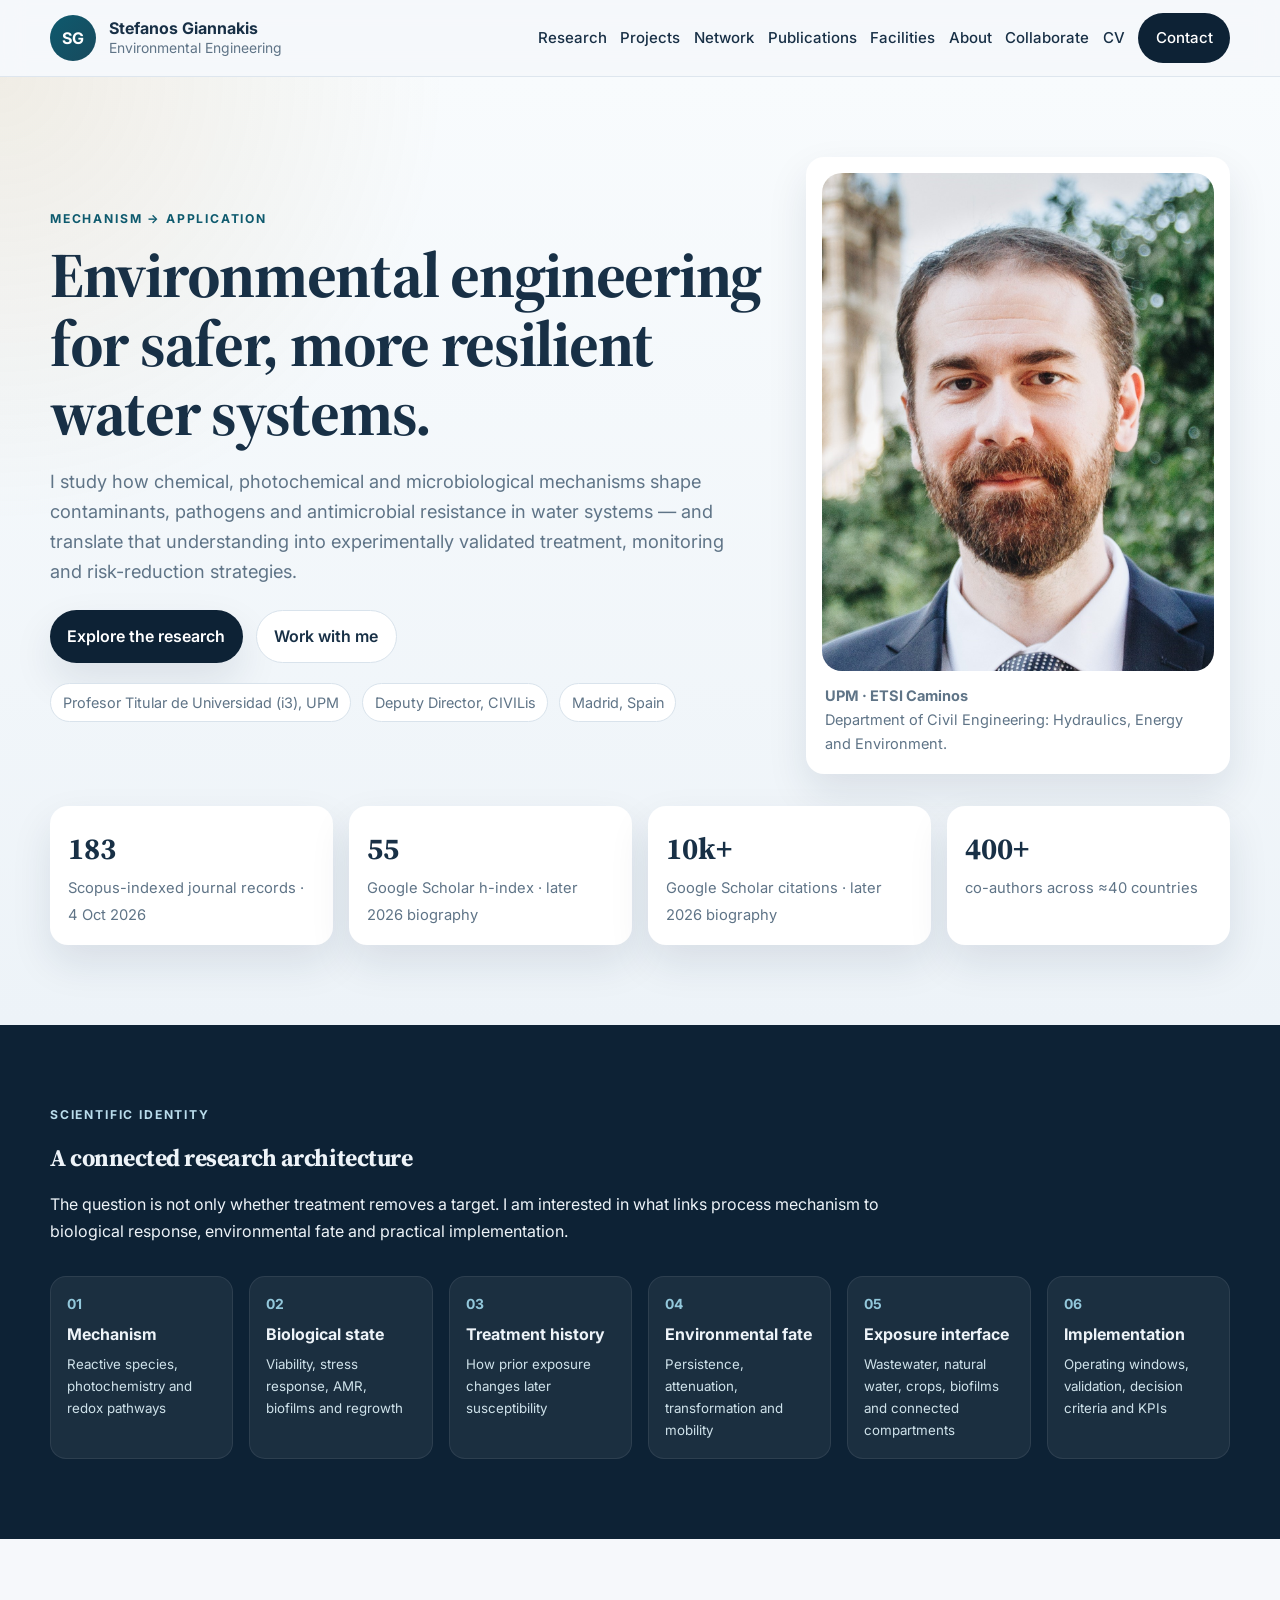
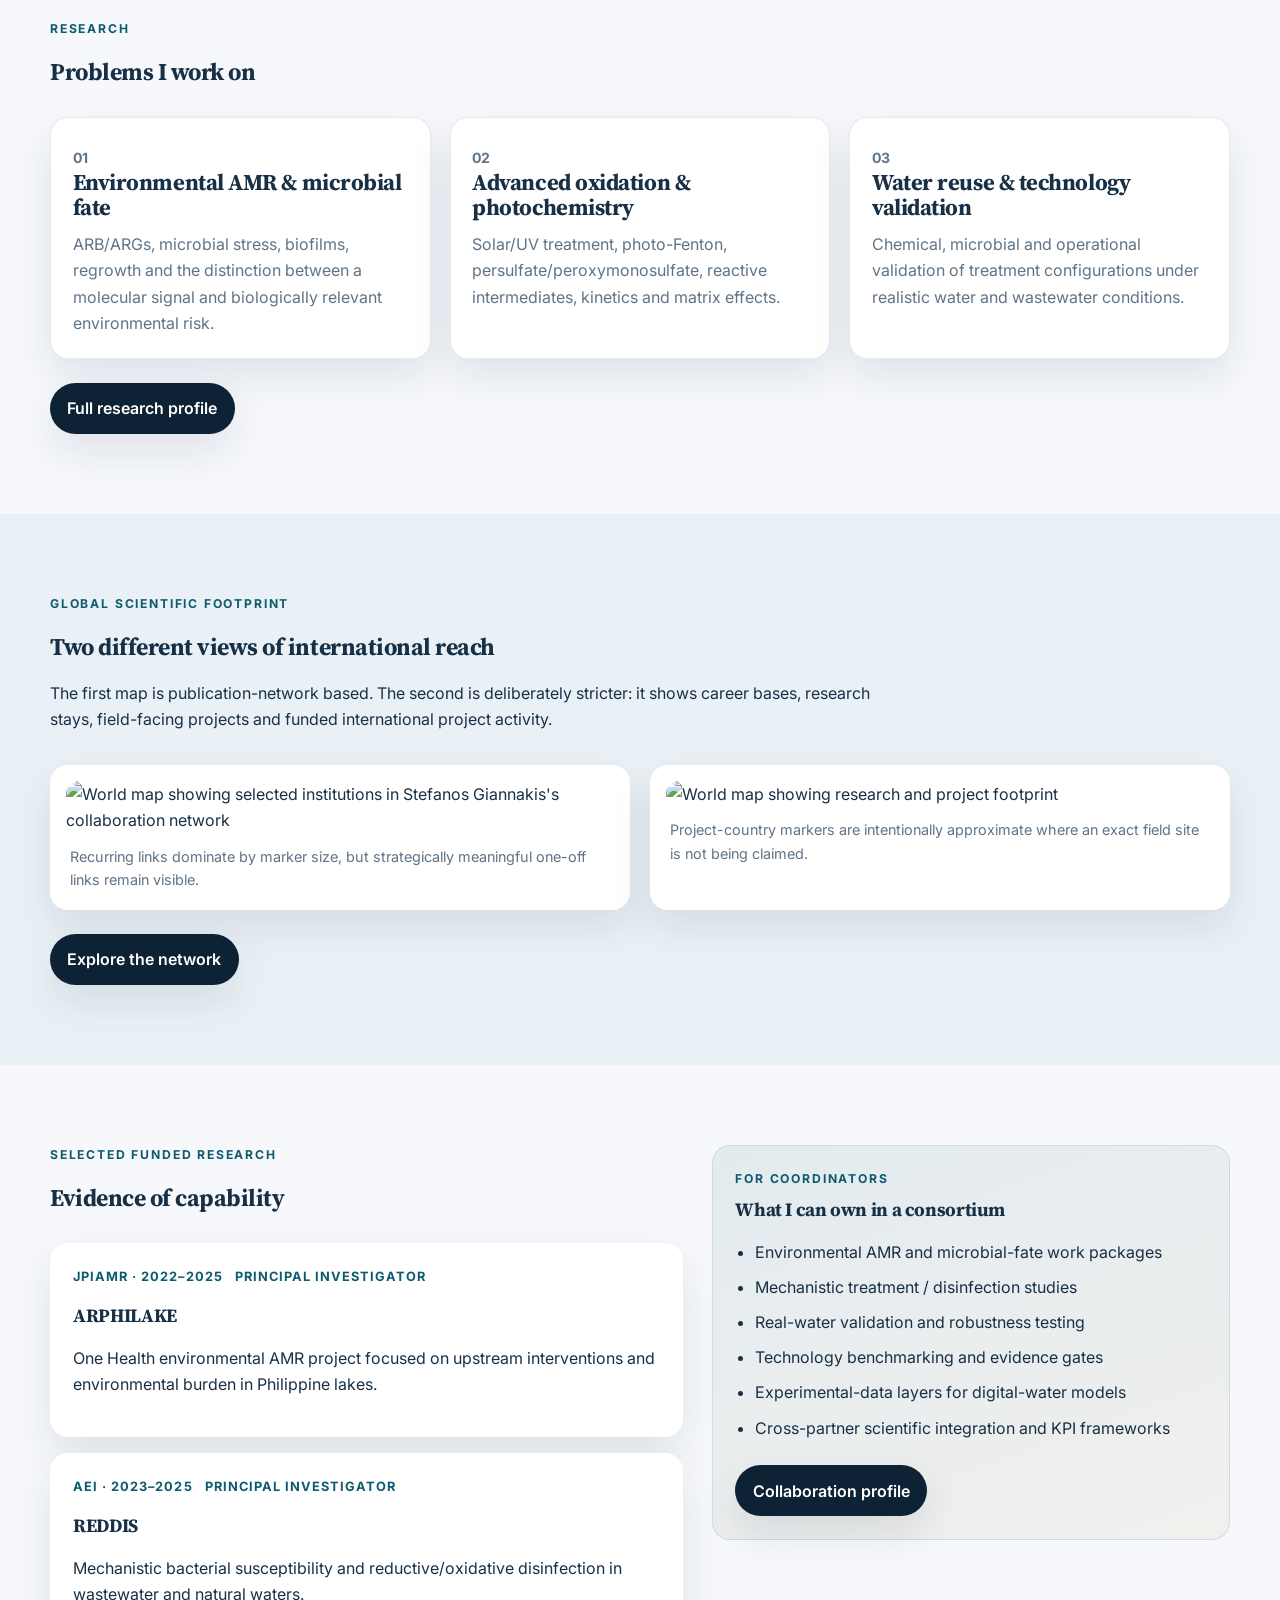
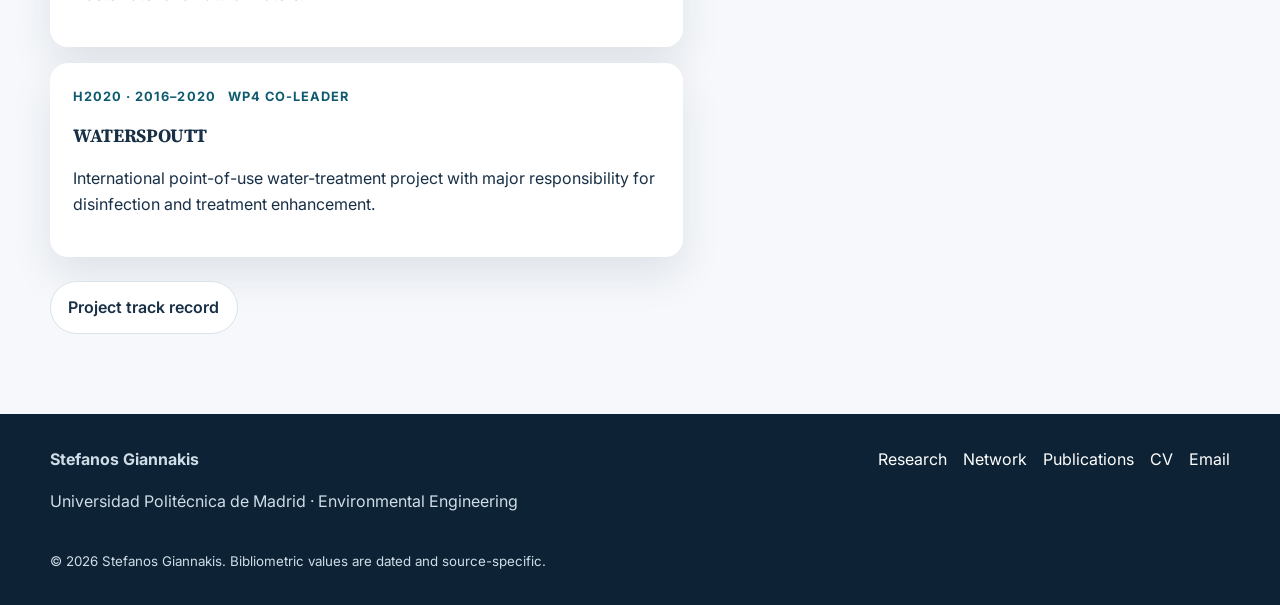
==== commit defc616b: "Add files via upload" ====
--- a/index.html
+++ b/index.html
@@ -1,157 +1,7 @@
-<!doctype html>
-<html lang="en">
-<head>
-  <meta charset="utf-8">
-  <meta name="viewport" content="width=device-width, initial-scale=1">
-  <meta name="description" content="Dr. Stefanos Giannakis — environmental engineer working across water treatment, photochemistry, environmental microbiology and antimicrobial resistance.">
-  <title>Stefanos Giannakis | Environmental Engineering</title>
-  <link rel="icon" href="favicon.svg" type="image/svg+xml">
-  <link rel="preconnect" href="https://fonts.googleapis.com">
-  <link rel="preconnect" href="https://fonts.gstatic.com" crossorigin>
-  <link href="https://fonts.googleapis.com/css2?family=Inter:wght@400;500;600;700&family=Source+Serif+4:opsz,wght@8..60,500;8..60,600&display=swap" rel="stylesheet">
-  <link rel="stylesheet" href="styles.css">
-</head>
-<body>
-<a class="skip-link" href="#main">Skip to content</a>
-<header class="site-header">
-  <div class="shell nav-wrap">
-    <a class="brand" href="index.html" aria-label="Home">
-      <span class="brand-mark">SG</span>
-      <span class="brand-text"><strong>Stefanos Giannakis</strong><span>Environmental Engineering</span></span>
-    </a>
-    <button class="nav-toggle" type="button" aria-expanded="false" aria-controls="primary-nav"><span class="sr-only">Toggle navigation</span><span></span><span></span><span></span></button>
-    <nav id="primary-nav" class="primary-nav" aria-label="Primary">
-      <a href="research.html">Research</a>
-      <a href="projects.html">Projects</a>
-      <a href="publications.html">Publications</a>
-      <a href="collaborate.html">Collaborate</a>
-      <a href="cv.html">CV & Profiles</a>
-      <a class="nav-cta" href="mailto:stefanos.giannakis@upm.es">Contact</a>
-    </nav>
-  </div>
-</header>
-<main id="main">
-  <section class="hero section">
-    <div class="shell hero-grid">
-      <div class="hero-copy reveal">
-        <p class="eyebrow">Mechanism → application</p>
-        <h1>Environmental engineering for safer, more resilient water systems.</h1>
-        <p class="hero-lead">I work at the interface of environmental chemistry, photochemistry and microbiology to understand how treatment and environmental conditions control contaminants, pathogens and antimicrobial resistance — and to translate that mechanistic knowledge into practical treatment, validation and risk-reduction strategies.</p>
-        <div class="hero-actions">
-          <a class="button button-primary" href="research.html">Explore the research</a>
-          <a class="button button-secondary" href="collaborate.html">Work with me</a>
-        </div>
-        <div class="identity-line">
-          <span>Profesor Titular de Universidad (i3), UPM</span>
-          <span>Deputy Director, CIVILis</span>
-          <span>Environmental engineering · water systems · AMR</span>
-        </div>
-      </div>
-      <aside class="hero-card reveal">
-        <img class="hero-photo" src="assets/portrait.jpg" alt="Portrait of Stefanos Giannakis">
-        <p class="caption"><strong>Current position:</strong> Universidad Politécnica de Madrid (UPM), ETSI de Caminos, Canales y Puertos — Department of Civil Engineering: Hydraulics, Energy and Environment.</p>
-      </aside>
-    </div>
-    <div class="shell stat-grid reveal" aria-label="Profile metrics">
-      <div class="stat-card"><strong>180+</strong><span>peer-reviewed journal articles</span></div>
-      <div class="stat-card"><strong>10k+</strong><span>citations (Google Scholar, 2026)</span></div>
-      <div class="stat-card"><strong>55</strong><span>Google Scholar h-index</span></div>
-      <div class="stat-card"><strong>40+</strong><span>countries in collaboration network</span></div>
-    </div>
-  </section>
-
-  <section class="section section-dark">
-    <div class="shell">
-      <div class="section-heading reveal">
-        <p class="eyebrow eyebrow-light">Scientific identity</p>
-        <h2>Connected environmental engineering, not isolated treatment tests</h2>
-        <p>I am interested in what happens between a treatment mechanism and its real environmental consequence — not only whether a target disappears in the reactor.</p>
-      </div>
-      <ol class="logic-flow reveal">
-        <li><span>01</span><strong>Mechanism</strong><small>Reactive species, light-driven chemistry, redox pathways</small></li>
-        <li><span>02</span><strong>Biological state</strong><small>Viability, stress response, resistance, biofilms and regrowth</small></li>
-        <li><span>03</span><strong>Treatment history</strong><small>How upstream exposure changes downstream susceptibility</small></li>
-        <li><span>04</span><strong>Environmental fate</strong><small>Persistence, attenuation, transformation and mobility</small></li>
-        <li><span>05</span><strong>Exposure interface</strong><small>Water, wastewater, crops, biofilms and connected compartments</small></li>
-        <li><span>06</span><strong>Implementation</strong><small>Operating windows, validation, decision criteria and KPIs</small></li>
-      </ol>
-    </div>
-  </section>
-
-  <section class="section">
-    <div class="shell">
-      <div class="section-heading reveal">
-        <p class="eyebrow">Research areas</p>
-        <h2>Problems I work on</h2>
-        <p>The common thread is mechanism-to-application environmental engineering: understand what controls performance, then test whether it survives contact with realistic matrices and biological complexity.</p>
-      </div>
-      <div class="grid-3">
-        <article class="card reveal"><p class="card-index">01</p><h3>Environmental AMR & microbial fate</h3><p>ARB/ARGs, microbial stress, biofilms, regrowth and the difference between molecular signal and biologically relevant risk.</p><ul class="tag-list"><li>One Health</li><li>qPCR</li><li>regrowth</li><li>biofilms</li></ul></article>
-        <article class="card reveal"><p class="card-index">02</p><h3>Advanced oxidation & photochemistry</h3><p>Solar and UV-driven treatment, photo-Fenton/Fenton chemistry, persulfate and PMS systems, reactive intermediates and matrix effects.</p><ul class="tag-list"><li>AOPs</li><li>photo-Fenton</li><li>kinetics</li><li>ROS</li></ul></article>
-        <article class="card reveal"><p class="card-index">03</p><h3>Water reuse & validation</h3><p>Chemical, microbial and operational validation of treatment configurations under realistic wastewater and reuse conditions.</p><ul class="tag-list"><li>reuse</li><li>benchmarking</li><li>real matrices</li><li>KPIs</li></ul></article>
-      </div>
-      <div class="hero-actions reveal" style="margin-top:2rem">
-        <a class="button button-primary" href="research.html">See full research profile</a>
-      </div>
-    </div>
-  </section>
-
-  <section class="section section-soft">
-    <div class="shell two-col">
-      <div>
-        <div class="section-heading reveal">
-          <p class="eyebrow">Selected funded projects</p>
-          <h2>Projects as evidence of capability</h2>
-          <p>A few examples showing how the research has moved between mechanism, intervention, environmental fate and implementation.</p>
-        </div>
-        <div class="project-list">
-          <article class="project-card reveal"><div class="project-meta"><span>JPIAMR</span><span>PI, UPM partner</span></div><h3>ARPHILAKE</h3><p class="project-subtitle">Combating Antibiotic Resistance in Philippine Lakes</p><p>One Health intervention research linking environmental AMR monitoring with upstream treatment of hospital and farm effluents, solar/light-assisted processes and environmental fate.</p></article>
-          <article class="project-card reveal"><div class="project-meta"><span>AEI</span><span>Principal Investigator</span></div><h3>REDDIS</h3><p class="project-subtitle">Reductive processes as the Achilles’ Heel of bacteria in wastewater disinfection and natural waters</p><p>Mechanistic work on intracellular and environmental redox stress, bacterial defense pathways, advanced oxidation/reduction processes and predictive environmental modelling.</p></article>
-          <article class="project-card reveal"><div class="project-meta"><span>Coordinated national project</span><span>UPM subproject co-PI</span></div><h3>DIGIT4WATER</h3><p class="project-subtitle">Digital tools and water-reclamation technologies for urban-water-cycle resilience</p><p>Integration of UVC-based water reclamation, contaminants, pathogens and AMR measurements with data structures designed for machine-learning models and decision-support tools.</p></article>
-        </div>
-        <div class="hero-actions reveal" style="margin-top:1.4rem"><a class="button button-secondary" href="projects.html">More on projects</a></div>
-      </div>
-      <div>
-        <div class="callout reveal">
-          <p class="eyebrow">What I can bring to a consortium</p>
-          <h3>Clear scientific ownership</h3>
-          <p>I prefer clearly bounded roles: lead where the evidence is strong, transfer methods where justified, and bring in specialist partners where another discipline should own the work.</p>
-          <ul class="check-list">
-            <li>Mechanistic water-treatment and disinfection studies</li>
-            <li>Environmental AMR / ARB / ARG experimental work</li>
-            <li>Chemical–microbial validation under realistic matrices</li>
-            <li>Comparative technology benchmarking and KPI frameworks</li>
-            <li>Scientific integration of multi-partner experimental work</li>
-          </ul>
-          <div class="button-row"><a class="button button-primary" href="collaborate.html">Collaboration page</a></div>
-        </div>
-      </div>
-    </div>
-  </section>
-
-  <section class="section">
-    <div class="shell two-col">
-      <div class="section-heading reveal">
-        <p class="eyebrow">Experimental capacity</p>
-        <h2>From molecular endpoints to treatment-scale evidence</h2>
-        <p>The laboratory platform supports integrated chemical, microbiological, molecular and photochemical experiments. Targeted molecular AMR analytics can be activated in-house with dedicated project personnel.</p>
-      </div>
-      <div class="metric-list reveal">
-        <div class="metric-row"><strong>2×</strong><div><b>qPCR instruments</b><br>Targeted ARG and microbial-marker quantification.</div></div>
-        <div class="metric-row"><strong>96/h</strong><div><b>Automated DNA extraction</b><br>High-throughput environmental sampling workflows.</div></div>
-        <div class="metric-row"><strong>96-well</strong><div><b>Nucleic-acid quantification</b><br>Efficient QC and normalization for molecular workflows.</div></div>
-        <div class="metric-row"><strong>Multi-mode</strong><div><b>Microplate reader</b><br>Fluorescence, bioluminescence and chemiluminescence assays.</div></div>
-      </div>
-    </div>
-  </section>
-</main>
-<footer class="footer">
-  <div class="shell footer-grid">
-    <div><strong>Stefanos Giannakis</strong><p>UPM · Madrid · Environmental Engineering</p><p>Mechanism-to-application research across water treatment, photochemistry and environmental microbiology.</p></div>
-    <div class="footer-links"><a href="research.html">Research</a><a href="projects.html">Projects</a><a href="publications.html">Publications</a><a href="cv.html">CV & Profiles</a><a href="mailto:stefanos.giannakis@upm.es">Email</a></div>
-  </div>
-  <div class="shell" style="margin-top:1rem"><small>© <span id="year"></span> Stefanos Giannakis. Proposal concepts and unpublished ideas are not presented as funded work.</small></div>
-</footer>
-<script src="script.js"></script>
-</body>
-</html>
+<!doctype html><html lang="en"><head><meta charset="utf-8"><meta name="viewport" content="width=device-width,initial-scale=1"><meta name="description" content="Environmental engineering research by Stefanos Giannakis across water treatment, photochemistry, microbiology and antimicrobial resistance."><meta property="og:title" content="Stefanos Giannakis | Environmental Engineering"><meta property="og:description" content="Environmental engineering research by Stefanos Giannakis across water treatment, photochemistry, microbiology and antimicrobial resistance."><meta property="og:type" content="website"><meta property="og:image" content="assets/portrait.jpg"><title>Stefanos Giannakis | Environmental Engineering</title><link rel="icon" href="favicon.svg" type="image/svg+xml"><link rel="preconnect" href="https://fonts.googleapis.com"><link rel="preconnect" href="https://fonts.gstatic.com" crossorigin><link href="https://fonts.googleapis.com/css2?family=Inter:wght@400;500;600;700&family=Source+Serif+4:opsz,wght@8..60,500;8..60,600&display=swap" rel="stylesheet"><link rel="stylesheet" href="styles.css"></head><body><a class="skip-link" href="#main">Skip to content</a><header class="site-header"><div class="shell nav-wrap"><a class="brand" href="index.html" aria-label="Home"><span class="brand-mark">SG</span><span class="brand-text"><strong>Stefanos Giannakis</strong><span>Environmental Engineering</span></span></a><button class="nav-toggle" type="button" aria-expanded="false" aria-controls="primary-nav"><span class="sr-only">Toggle navigation</span><span></span><span></span><span></span></button><nav id="primary-nav" class="primary-nav" aria-label="Primary"><a href="research.html">Research</a><a href="projects.html">Projects</a><a href="network.html">Network</a><a href="publications.html">Publications</a><a href="facilities.html">Facilities</a><a href="about.html">About</a><a href="collaborate.html">Collaborate</a><a href="cv.html">CV</a><a class="nav-cta" href="mailto:stefanos.giannakis@upm.es">Contact</a></nav></div></header><main id="main">
+<section class="hero section"><div class="shell hero-grid"><div class="hero-copy reveal"><p class="eyebrow">Mechanism → application</p><h1>Environmental engineering for safer, more resilient water systems.</h1><p class="hero-lead">I study how chemical, photochemical and microbiological mechanisms shape contaminants, pathogens and antimicrobial resistance in water systems — and translate that understanding into experimentally validated treatment, monitoring and risk-reduction strategies.</p><div class="hero-actions"><a class="button button-primary" href="research.html">Explore the research</a><a class="button button-secondary" href="collaborate.html">Work with me</a></div><div class="identity-line"><span>Profesor Titular de Universidad (i3), UPM</span><span>Deputy Director, CIVILis</span><span>Madrid, Spain</span></div></div><aside class="hero-card reveal"><img class="hero-photo" src="assets/portrait.jpg" alt="Portrait of Stefanos Giannakis"><p class="caption"><strong>UPM · ETSI Caminos</strong><br>Department of Civil Engineering: Hydraulics, Energy and Environment.</p></aside></div><div class="shell stat-grid reveal"><div class="stat-card"><strong>183</strong><span>Scopus-indexed journal records · 4 Oct 2026</span></div><div class="stat-card"><strong>55</strong><span>Google Scholar h-index · later 2026 biography</span></div><div class="stat-card"><strong>10k+</strong><span>Google Scholar citations · later 2026 biography</span></div><div class="stat-card"><strong>400+</strong><span>co-authors across ≈40 countries</span></div></div></section>
+<section class="section section-dark"><div class="shell"><div class="section-heading reveal"><p class="eyebrow eyebrow-light">Scientific identity</p><h2>A connected research architecture</h2><p>The question is not only whether treatment removes a target. I am interested in what links process mechanism to biological response, environmental fate and practical implementation.</p></div><ol class="logic-flow reveal"><li><span>01</span><strong>Mechanism</strong><small>Reactive species, photochemistry and redox pathways</small></li><li><span>02</span><strong>Biological state</strong><small>Viability, stress response, AMR, biofilms and regrowth</small></li><li><span>03</span><strong>Treatment history</strong><small>How prior exposure changes later susceptibility</small></li><li><span>04</span><strong>Environmental fate</strong><small>Persistence, attenuation, transformation and mobility</small></li><li><span>05</span><strong>Exposure interface</strong><small>Wastewater, natural water, crops, biofilms and connected compartments</small></li><li><span>06</span><strong>Implementation</strong><small>Operating windows, validation, decision criteria and KPIs</small></li></ol></div></section>
+<section class="section"><div class="shell"><div class="section-heading reveal"><p class="eyebrow">Research</p><h2>Problems I work on</h2></div><div class="grid-3"><article class="card reveal"><p class="card-index">01</p><h3>Environmental AMR & microbial fate</h3><p>ARB/ARGs, microbial stress, biofilms, regrowth and the distinction between a molecular signal and biologically relevant environmental risk.</p></article><article class="card reveal"><p class="card-index">02</p><h3>Advanced oxidation & photochemistry</h3><p>Solar/UV treatment, photo-Fenton, persulfate/peroxymonosulfate, reactive intermediates, kinetics and matrix effects.</p></article><article class="card reveal"><p class="card-index">03</p><h3>Water reuse & technology validation</h3><p>Chemical, microbial and operational validation of treatment configurations under realistic water and wastewater conditions.</p></article></div><div class="button-row reveal"><a class="button button-primary" href="research.html">Full research profile</a></div></div></section>
+<section class="section section-soft"><div class="shell"><div class="section-heading reveal"><p class="eyebrow">Global scientific footprint</p><h2>Two different views of international reach</h2><p>The first map is publication-network based. The second is deliberately stricter: it shows career bases, research stays, field-facing projects and funded international project activity.</p></div><div class="grid-2"><div class="map-card reveal"><img src="assets/maps/collaboration-network.svg" alt="World map showing selected institutions in Stefanos Giannakis's collaboration network"><p class="map-caption">Recurring links dominate by marker size, but strategically meaningful one-off links remain visible.</p></div><div class="map-card reveal"><img src="assets/maps/project-footprint.svg" alt="World map showing research and project footprint"><p class="map-caption">Project-country markers are intentionally approximate where an exact field site is not being claimed.</p></div></div><div class="button-row reveal"><a class="button button-primary" href="network.html">Explore the network</a></div></div></section>
+<section class="section"><div class="shell two-col"><div><div class="section-heading reveal"><p class="eyebrow">Selected funded research</p><h2>Evidence of capability</h2></div><div class="project-list"><article class="project-card reveal"><div class="project-meta"><span>JPIAMR · 2022–2025</span><span>Principal Investigator</span></div><h3>ARPHILAKE</h3><p>One Health environmental AMR project focused on upstream interventions and environmental burden in Philippine lakes.</p></article><article class="project-card reveal"><div class="project-meta"><span>AEI · 2023–2025</span><span>Principal Investigator</span></div><h3>REDDIS</h3><p>Mechanistic bacterial susceptibility and reductive/oxidative disinfection in wastewater and natural waters.</p></article><article class="project-card reveal"><div class="project-meta"><span>H2020 · 2016–2020</span><span>WP4 co-leader</span></div><h3>WATERSPOUTT</h3><p>International point-of-use water-treatment project with major responsibility for disinfection and treatment enhancement.</p></article></div><div class="button-row reveal"><a class="button button-secondary" href="projects.html">Project track record</a></div></div><div><div class="callout reveal"><p class="eyebrow">For coordinators</p><h3>What I can own in a consortium</h3><ul class="check-list"><li>Environmental AMR and microbial-fate work packages</li><li>Mechanistic treatment / disinfection studies</li><li>Real-water validation and robustness testing</li><li>Technology benchmarking and evidence gates</li><li>Experimental-data layers for digital-water models</li><li>Cross-partner scientific integration and KPI frameworks</li></ul><div class="button-row"><a class="button button-primary" href="collaborate.html">Collaboration profile</a></div></div></div></div></section>
+</main><footer class="footer"><div class="shell footer-grid"><div><strong>Stefanos Giannakis</strong><p>Universidad Politécnica de Madrid · Environmental Engineering</p></div><div class="footer-links"><a href="research.html">Research</a><a href="network.html">Network</a><a href="publications.html">Publications</a><a href="cv.html">CV</a><a href="mailto:stefanos.giannakis@upm.es">Email</a></div></div><div class="shell" style="margin-top:1rem"><small>© <span id="year"></span> Stefanos Giannakis. Bibliometric values are dated and source-specific.</small></div></footer><script src="script.js"></script></body></html>
--- a/styles.css
+++ b/styles.css
@@ -1,157 +1,5 @@
-:root {
-  --bg: #f6f8fb;
-  --paper: #ffffff;
-  --ink: #183046;
-  --muted: #5f7487;
-  --line: #d9e3ec;
-  --accent: #0e5a6e;
-  --accent-2: #b38a3c;
-  --dark: #0d2235;
-  --soft: #eaf1f6;
-  --shadow: 0 18px 40px rgba(16, 42, 67, .10);
-  --radius: 18px;
-  --max: 1140px;
-}
-* { box-sizing: border-box; }
-html { scroll-behavior: smooth; }
-body {
-  margin: 0;
-  font-family: Inter, Arial, sans-serif;
-  color: var(--ink);
-  background: var(--bg);
-  line-height: 1.65;
-}
-a { color: var(--accent); text-decoration: none; }
-a:hover { text-decoration: underline; }
-img { max-width: 100%; display: block; }
-.shell { width: min(calc(100% - 2rem), var(--max)); margin: 0 auto; }
-.skip-link {
-  position: absolute; left: -999px; top: 0; background: var(--dark); color: #fff;
-  padding: .75rem 1rem; z-index: 999;
-}
-.skip-link:focus { left: 1rem; top: 1rem; }
-.site-header {
-  position: sticky; top: 0; z-index: 30; backdrop-filter: blur(12px);
-  background: rgba(246,248,251,.88); border-bottom: 1px solid rgba(217,227,236,.8);
-}
-.nav-wrap { display:flex; align-items:center; justify-content:space-between; min-height:76px; gap:1rem; }
-.brand { display:flex; align-items:center; gap:.9rem; color:var(--ink); }
-.brand:hover { text-decoration:none; }
-.brand-mark {
-  width:48px; height:48px; border-radius:50%; display:grid; place-items:center;
-  background: linear-gradient(135deg, var(--accent), #184a5d); color:#fff; font-weight:700;
-}
-.brand-text { display:flex; flex-direction:column; line-height:1.1; }
-.brand-text span { color: var(--muted); font-size:.9rem; margin-top:.2rem; }
-.primary-nav { display:flex; align-items:center; gap:1rem; }
-.primary-nav a { color: var(--ink); font-weight:500; }
-.nav-cta, .button {
-  display:inline-flex; align-items:center; justify-content:center; gap:.4rem;
-  border-radius:999px; padding:.85rem 1.15rem; font-weight:600; transition:.2s ease;
-}
-.nav-cta { background: var(--dark); color:#fff !important; }
-.nav-cta:hover, .button:hover { text-decoration:none; transform: translateY(-1px); }
-.nav-toggle {
-  display:none; background:none; border:0; padding:.4rem; cursor:pointer;
-}
-.nav-toggle span { display:block; width:24px; height:2px; background: var(--ink); margin:5px 0; }
-.section { padding: 5rem 0; }
-.section-soft { background: var(--soft); }
-.section-dark { background: var(--dark); color:#edf3f8; }
-.section-accent { background: linear-gradient(160deg, #12364f, #0e5a6e); color:#eef7fb; }
-.eyebrow { margin:0 0 .75rem; text-transform:uppercase; letter-spacing:.15em; font-size:.78rem; color: var(--accent); font-weight:700; }
-.eyebrow-light { color:#b9dceb; }
-.section-heading { max-width: 820px; margin-bottom: 2rem; }
-.section-heading h1, .section-heading h2, .hero-copy h1, .page-hero h1, h2, h3 {
-  font-family: "Source Serif 4", Georgia, serif; line-height:1.08; letter-spacing:-0.02em;
-}
-.hero {
-  background: radial-gradient(circle at top left, rgba(179,138,60,.12), transparent 28%),
-              linear-gradient(180deg, #f8fbfd 0%, #edf3f8 100%);
-}
-.hero-grid { display:grid; grid-template-columns: 1.35fr .95fr; gap:2.5rem; align-items:center; }
-.hero-copy h1 { font-size: clamp(2.5rem, 5vw, 4.5rem); margin:0 0 1rem; }
-.hero-lead { font-size:1.14rem; color:var(--muted); max-width: 62ch; }
-.hero-actions, .button-row { display:flex; flex-wrap:wrap; gap:.85rem; margin-top:1.5rem; }
-.identity-line { display:flex; gap:1rem; flex-wrap:wrap; margin-top:1.3rem; color:var(--muted); font-size:.95rem; }
-.identity-line span { padding:.45rem .8rem; background:#fff; border-radius:999px; border:1px solid var(--line); }
-.button-primary { background: var(--dark); color:#fff; box-shadow: var(--shadow); }
-.button-secondary { background:#fff; color:var(--ink); border:1px solid var(--line); }
-.button-white { background:#fff; color:var(--dark); }
-.hero-card, .card, .stat-card, .project-card, .contact-card {
-  background: var(--paper); border-radius: var(--radius); box-shadow: var(--shadow);
-}
-.hero-card { padding:1.2rem; }
-.hero-photo { border-radius: 22px; aspect-ratio: 5 / 6.4; object-fit: cover; width:100%; }
-.hero-card .caption { margin:.9rem 0 0; color:var(--muted); font-size:.93rem; }
-.hero-card .caption strong { color: var(--ink); }
-.stat-grid { display:grid; grid-template-columns: repeat(4, 1fr); gap:1rem; margin-top:2rem; }
-.stat-card { padding:1.2rem; }
-.stat-card strong { display:block; font-size:2rem; font-family:"Source Serif 4", Georgia, serif; }
-.stat-card span { color:var(--muted); font-size:.95rem; }
-.logic-flow {
-  list-style:none; margin:2rem 0 0; padding:0;
-  display:grid; grid-template-columns: repeat(6,1fr); gap:1rem;
-}
-.logic-flow li { background: rgba(255,255,255,.06); border:1px solid rgba(255,255,255,.08); border-radius:16px; padding:1rem; }
-.logic-flow span { display:block; color:#93c8db; font-weight:700; font-size:.9rem; margin-bottom:.3rem; }
-.logic-flow small { display:block; color:#cfe2ea; margin-top:.45rem; }
-.grid-3 { display:grid; grid-template-columns: repeat(3, 1fr); gap:1.2rem; }
-.grid-2 { display:grid; grid-template-columns: repeat(2, 1fr); gap:1.2rem; }
-.card { padding:1.35rem; border:1px solid rgba(217,227,236,.7); }
-.card h3 { margin:.1rem 0 .7rem; font-size:1.45rem; }
-.card p { margin:.4rem 0 0; color:var(--muted); }
-.card-index { margin:0 0 .3rem; color:var(--accent-2); font-weight:700; font-size:.9rem; }
-.tag-list, .mini-tags { list-style:none; padding:0; margin:1rem 0 0; display:flex; gap:.55rem; flex-wrap:wrap; }
-.tag-list li, .mini-tags li {
-  padding:.42rem .7rem; border-radius:999px; background:#f4f8fb; border:1px solid var(--line);
-  font-size:.85rem; color:var(--ink);
-}
-.project-list { display:grid; gap:1rem; }
-.project-card { padding:1.5rem; }
-.project-meta { display:flex; gap:.75rem; flex-wrap:wrap; font-size:.83rem; text-transform:uppercase; letter-spacing:.08em; color:var(--accent); font-weight:700; }
-.project-subtitle { color:var(--ink); font-weight:600; margin:.25rem 0 0; }
-.project-evidence { margin-top:.9rem; color:var(--muted); }
-.two-col { display:grid; grid-template-columns: 1.1fr .9fr; gap:1.6rem; align-items:start; }
-.list-clean { list-style:none; margin:0; padding:0; }
-.list-clean li { padding:.75rem 0; border-bottom:1px solid var(--line); }
-.check-list, .dot-list { margin:0; padding-left:1.2rem; }
-.check-list li, .dot-list li { margin:.55rem 0; }
-.page-hero { padding:4rem 0 3rem; background: linear-gradient(180deg, #f9fbfd, #eef4f8); border-bottom:1px solid var(--line); }
-.page-hero h1 { font-size: clamp(2.2rem, 4.4vw, 3.9rem); margin:0 0 .8rem; }
-.breadcrumb { color:var(--muted); font-size:.95rem; margin-bottom:1rem; }
-.breadcrumb a { color:var(--muted); }
-.metric-list { display:grid; gap:1rem; }
-.metric-row { display:flex; gap:1rem; align-items:flex-start; padding:1rem 0; border-bottom:1px solid var(--line); }
-.metric-row strong { min-width:72px; color:var(--accent); font-size:1.15rem; }
-.pub-item { padding:1rem 0; border-bottom:1px solid var(--line); }
-.pub-item h4 { margin:.1rem 0 .35rem; font-size:1.1rem; font-family:Inter, Arial, sans-serif; }
-.pub-item p { margin:0; color:var(--muted); }
-.pub-theme { margin-bottom:2rem; }
-.callout {
-  background: linear-gradient(160deg, rgba(14,90,110,.08), rgba(179,138,60,.07));
-  border:1px solid rgba(14,90,110,.12); border-radius: var(--radius); padding:1.4rem;
-}
-.callout h3 { margin-top:0; }
-.download-list a { display:block; padding:.8rem 0; border-bottom:1px solid var(--line); }
-.footer { background: var(--dark); color:#cfdde7; padding:2rem 0; }
-.footer-grid { display:grid; grid-template-columns: 1fr auto; gap:1rem; align-items:start; }
-.footer-links { display:flex; gap:1rem; flex-wrap:wrap; }
-.footer a { color:#fff; }
-.reveal { opacity:0; transform: translateY(18px); transition: opacity .6s ease, transform .6s ease; }
-.reveal.visible { opacity:1; transform: translateY(0); }
-.sr-only { position:absolute; width:1px; height:1px; padding:0; margin:-1px; overflow:hidden; clip:rect(0,0,0,0); border:0; }
-@media (max-width: 980px) {
-  .hero-grid, .two-col, .grid-3, .grid-2, .logic-flow, .stat-grid, .footer-grid { grid-template-columns: 1fr; }
-  .primary-nav {
-    position:absolute; left:0; right:0; top:76px; background: rgba(246,248,251,.98); padding:1rem; border-bottom:1px solid var(--line);
-    flex-direction:column; align-items:flex-start; display:none;
-  }
-  .primary-nav.open { display:flex; }
-  .nav-toggle { display:block; }
-}
-@media (max-width: 640px) {
-  .section { padding: 4rem 0; }
-  .hero-copy h1, .page-hero h1 { font-size: 2.2rem; }
-  .hero-actions, .button-row { flex-direction:column; align-items:stretch; }
-}
+
+:root{--bg:#f6f8fb;--paper:#fff;--ink:#183046;--muted:#5f7487;--line:#d9e3ec;--accent:#0e5a6e;--accent2:#b38a3c;--dark:#0d2235;--soft:#eaf1f6;--red:#9d4e44;--shadow:0 18px 40px rgba(16,42,67,.10);--radius:18px;--max:1180px}*{box-sizing:border-box}html{scroll-behavior:smooth}body{margin:0;font-family:Inter,Arial,sans-serif;color:var(--ink);background:var(--bg);line-height:1.65}a{color:var(--accent);text-decoration:none}a:hover{text-decoration:underline}img{max-width:100%;display:block}.shell{width:min(calc(100% - 2rem),var(--max));margin:0 auto}.skip-link{position:absolute;left:-999px;top:0;background:var(--dark);color:#fff;padding:.75rem 1rem;z-index:999}.skip-link:focus{left:1rem;top:1rem}.site-header{position:sticky;top:0;z-index:30;backdrop-filter:blur(12px);background:rgba(246,248,251,.9);border-bottom:1px solid rgba(217,227,236,.8)}.nav-wrap{display:flex;align-items:center;justify-content:space-between;min-height:76px;gap:1rem}.brand{display:flex;align-items:center;gap:.8rem;color:var(--ink)}.brand:hover{text-decoration:none}.brand-mark{width:46px;height:46px;border-radius:50%;display:grid;place-items:center;background:linear-gradient(135deg,var(--accent),#184a5d);color:#fff;font-weight:700}.brand-text{display:flex;flex-direction:column;line-height:1.1}.brand-text span{color:var(--muted);font-size:.87rem;margin-top:.2rem}.primary-nav{display:flex;align-items:center;gap:.85rem}.primary-nav a{color:var(--ink);font-weight:500;font-size:.94rem}.nav-cta,.button{display:inline-flex;align-items:center;justify-content:center;gap:.4rem;border-radius:999px;padding:.78rem 1.08rem;font-weight:600;transition:.2s ease}.nav-cta{background:var(--dark);color:#fff!important}.nav-cta:hover,.button:hover{text-decoration:none;transform:translateY(-1px)}.nav-toggle{display:none;background:none;border:0;padding:.4rem;cursor:pointer}.nav-toggle span{display:block;width:24px;height:2px;background:var(--ink);margin:5px 0}.section{padding:5rem 0}.section-soft{background:var(--soft)}.section-dark{background:var(--dark);color:#edf3f8}.section-accent{background:linear-gradient(160deg,#12364f,#0e5a6e);color:#eef7fb}.eyebrow{margin:0 0 .7rem;text-transform:uppercase;letter-spacing:.15em;font-size:.76rem;color:var(--accent);font-weight:700}.eyebrow-light{color:#b9dceb}.section-heading{max-width:830px;margin-bottom:2rem}.section-heading h1,.section-heading h2,.hero-copy h1,.page-hero h1,h2,h3{font-family:"Source Serif 4",Georgia,serif;line-height:1.08;letter-spacing:-.02em}.hero{background:radial-gradient(circle at top left,rgba(179,138,60,.12),transparent 28%),linear-gradient(180deg,#f8fbfd 0%,#edf3f8 100%)}.hero-grid{display:grid;grid-template-columns:1.38fr .82fr;gap:2.7rem;align-items:center}.hero-copy h1{font-size:clamp(2.55rem,5vw,4.55rem);margin:0 0 1rem}.hero-lead{font-size:1.14rem;color:var(--muted);max-width:64ch}.hero-actions,.button-row{display:flex;flex-wrap:wrap;gap:.85rem;margin-top:1.5rem}.identity-line{display:flex;gap:.7rem;flex-wrap:wrap;margin-top:1.25rem;color:var(--muted);font-size:.9rem}.identity-line span{padding:.4rem .72rem;background:#fff;border-radius:999px;border:1px solid var(--line)}.button-primary{background:var(--dark);color:#fff;box-shadow:var(--shadow)}.button-secondary{background:#fff;color:var(--ink);border:1px solid var(--line)}.button-white{background:#fff;color:var(--dark)}.hero-card,.card,.stat-card,.project-card,.contact-card,.map-card{background:var(--paper);border-radius:var(--radius);box-shadow:var(--shadow)}.hero-card{padding:1rem}.hero-photo{border-radius:20px;aspect-ratio:5/6.35;object-fit:cover;width:100%}.hero-card .caption{margin:.85rem .15rem .1rem;color:var(--muted);font-size:.91rem}.stat-grid{display:grid;grid-template-columns:repeat(4,1fr);gap:1rem;margin-top:2rem}.stat-card{padding:1.15rem}.stat-card strong{display:block;font-size:1.9rem;font-family:"Source Serif 4",Georgia,serif}.stat-card span{color:var(--muted);font-size:.92rem}.logic-flow{list-style:none;margin:2rem 0 0;padding:0;display:grid;grid-template-columns:repeat(6,1fr);gap:1rem}.logic-flow li{background:rgba(255,255,255,.06);border:1px solid rgba(255,255,255,.08);border-radius:16px;padding:1rem}.logic-flow span{display:block;color:#93c8db;font-weight:700;font-size:.87rem;margin-bottom:.3rem}.logic-flow small{display:block;color:#cfe2ea;margin-top:.42rem}.grid-4{display:grid;grid-template-columns:repeat(4,1fr);gap:1.1rem}.grid-3{display:grid;grid-template-columns:repeat(3,1fr);gap:1.2rem}.grid-2{display:grid;grid-template-columns:repeat(2,1fr);gap:1.2rem}.card{padding:1.35rem;border:1px solid rgba(217,227,236,.7)}.card h3{margin:.1rem 0 .7rem;font-size:1.42rem}.card p{margin:.4rem 0 0;color:var(--muted)}.card-index{margin:0 0 .3rem;color:var(--accent2);font-weight:700;font-size:.88rem}.tag-list,.mini-tags{list-style:none;padding:0;margin:1rem 0 0;display:flex;gap:.5rem;flex-wrap:wrap}.tag-list li,.mini-tags li,.pub-tags span{padding:.38rem .64rem;border-radius:999px;background:#f4f8fb;border:1px solid var(--line);font-size:.8rem;color:var(--ink)}.project-list{display:grid;gap:1rem}.project-card{padding:1.45rem}.project-meta{display:flex;gap:.75rem;flex-wrap:wrap;font-size:.8rem;text-transform:uppercase;letter-spacing:.08em;color:var(--accent);font-weight:700}.project-subtitle{color:var(--ink);font-weight:600;margin:.25rem 0 0}.project-evidence{margin-top:.9rem;color:var(--muted)}.two-col{display:grid;grid-template-columns:1.1fr .9fr;gap:1.8rem;align-items:start}.list-clean{list-style:none;margin:0;padding:0}.list-clean li{padding:.75rem 0;border-bottom:1px solid var(--line)}.check-list,.dot-list{margin:0;padding-left:1.2rem}.check-list li,.dot-list li{margin:.55rem 0}.page-hero{padding:4rem 0 3rem;background:linear-gradient(180deg,#f9fbfd,#eef4f8);border-bottom:1px solid var(--line)}.page-hero h1{font-size:clamp(2.2rem,4.4vw,3.9rem);margin:0 0 .8rem}.page-hero p{max-width:78ch}.breadcrumb{color:var(--muted);font-size:.93rem;margin-bottom:1rem}.breadcrumb a{color:var(--muted)}.metric-list{display:grid;gap:1rem}.metric-row{display:flex;gap:1rem;align-items:flex-start;padding:1rem 0;border-bottom:1px solid var(--line)}.metric-row strong{min-width:76px;color:var(--accent);font-size:1.14rem}.callout{background:linear-gradient(160deg,rgba(14,90,110,.08),rgba(179,138,60,.07));border:1px solid rgba(14,90,110,.12);border-radius:var(--radius);padding:1.4rem}.callout h3{margin-top:0}.download-list a{display:block;padding:.8rem 0;border-bottom:1px solid var(--line)}.map-card{padding:1rem}.map-card img{width:100%;border-radius:14px;background:#fff}.map-caption{color:var(--muted);font-size:.9rem;margin:.7rem .25rem .1rem}.institution-list{display:grid;grid-template-columns:repeat(2,1fr);gap:.65rem 1rem;margin-top:1.3rem}.institution-item{display:flex;justify-content:space-between;gap:.8rem;padding:.62rem 0;border-bottom:1px solid var(--line);font-size:.9rem}.institution-item strong{font-weight:600}.count-badge{white-space:nowrap;color:var(--muted)}.timeline{position:relative;margin:0;padding:0;list-style:none}.timeline:before{content:"";position:absolute;left:9px;top:4px;bottom:4px;width:2px;background:var(--line)}.timeline li{position:relative;padding:0 0 1.1rem 2rem}.timeline li:before{content:"";position:absolute;left:3px;top:.42rem;width:14px;height:14px;border-radius:50%;background:var(--accent);border:3px solid #fff;box-shadow:0 0 0 1px var(--line)}.timeline .date{font-size:.78rem;text-transform:uppercase;letter-spacing:.08em;color:var(--accent);font-weight:700}.award-grid{display:grid;grid-template-columns:repeat(2,1fr);gap:1rem}.award-card{border-left:3px solid var(--accent2);padding:.2rem 0 .2rem 1rem}.award-card h4{margin:0;font-size:1rem}.award-card p{margin:.15rem 0 0;color:var(--muted);font-size:.9rem}.pub-controls{display:grid;grid-template-columns:minmax(220px,1fr) auto;gap:1rem;align-items:center;margin:1.3rem 0}.search-input{width:100%;padding:.9rem 1rem;border:1px solid var(--line);border-radius:12px;background:#fff;font:inherit;color:var(--ink)}.filter-chips{display:flex;gap:.5rem;flex-wrap:wrap;margin:1rem 0 1.3rem}.filter-chip{border:1px solid var(--line);background:#fff;color:var(--ink);border-radius:999px;padding:.46rem .72rem;cursor:pointer;font:inherit;font-size:.84rem}.filter-chip.active{background:var(--dark);color:#fff;border-color:var(--dark)}.pub-list{display:grid;gap:.8rem}.pub-item{background:#fff;border:1px solid var(--line);border-radius:14px;padding:1rem 1.1rem}.pub-item h3{font-family:Inter,Arial,sans-serif;font-size:1rem;line-height:1.35;letter-spacing:0;margin:.1rem 0 .38rem}.pub-meta{color:var(--muted);font-size:.88rem}.pub-authors{color:#456071;font-size:.88rem;margin:.38rem 0}.pub-tags{display:flex;flex-wrap:wrap;gap:.38rem;margin-top:.65rem}.pub-actions{display:flex;gap:.7rem;align-items:center;margin-top:.6rem;font-size:.85rem}.pub-count{color:var(--muted);font-size:.9rem}.load-more{margin-top:1.2rem}.evidence-list{display:grid;gap:1rem}.evidence-item{background:#fff;border-left:4px solid var(--accent);padding:1rem 1.1rem;border-radius:0 12px 12px 0}.evidence-item h4{margin:0 0 .3rem;font-size:1rem}.evidence-item p{margin:0;color:var(--muted);font-size:.9rem}.profile-links{display:flex;gap:.65rem;flex-wrap:wrap}.profile-links a{padding:.48rem .72rem;border-radius:999px;background:#fff;border:1px solid var(--line);font-size:.87rem}.footer{background:var(--dark);color:#cfdde7;padding:2rem 0}.footer-grid{display:grid;grid-template-columns:1fr auto;gap:1rem;align-items:start}.footer-links{display:flex;gap:1rem;flex-wrap:wrap}.footer a{color:#fff}.reveal{opacity:0;transform:translateY(18px);transition:opacity .6s ease,transform .6s ease}.reveal.visible{opacity:1;transform:translateY(0)}.sr-only{position:absolute;width:1px;height:1px;padding:0;margin:-1px;overflow:hidden;clip:rect(0,0,0,0);border:0}.fineprint{font-size:.82rem;color:var(--muted)}
+@media(max-width:1040px){.primary-nav{gap:.65rem}.primary-nav a{font-size:.89rem}.grid-4{grid-template-columns:repeat(2,1fr)}}
+@media(max-width:900px){.hero-grid,.two-col,.grid-3,.grid-2,.logic-flow,.stat-grid,.footer-grid,.award-grid,.institution-list{grid-template-columns:1fr}.primary-nav{position:absolute;left:0;right:0;top:76px;background:rgba(246,248,251,.98);padding:1rem;border-bottom:1px solid var(--line);flex-direction:column;align-items:flex-start;display:none}.primary-nav.open{display:flex}.nav-toggle{display:block}.pub-controls{grid-template-columns:1fr}.grid-4{grid-template-columns:1fr 1fr}}
+@media(max-width:600px){.section{padding:4rem 0}.hero-copy h1,.page-hero h1{font-size:2.2rem}.hero-actions,.button-row{flex-direction:column;align-items:stretch}.grid-4{grid-template-columns:1fr}.brand-text span{display:none}}
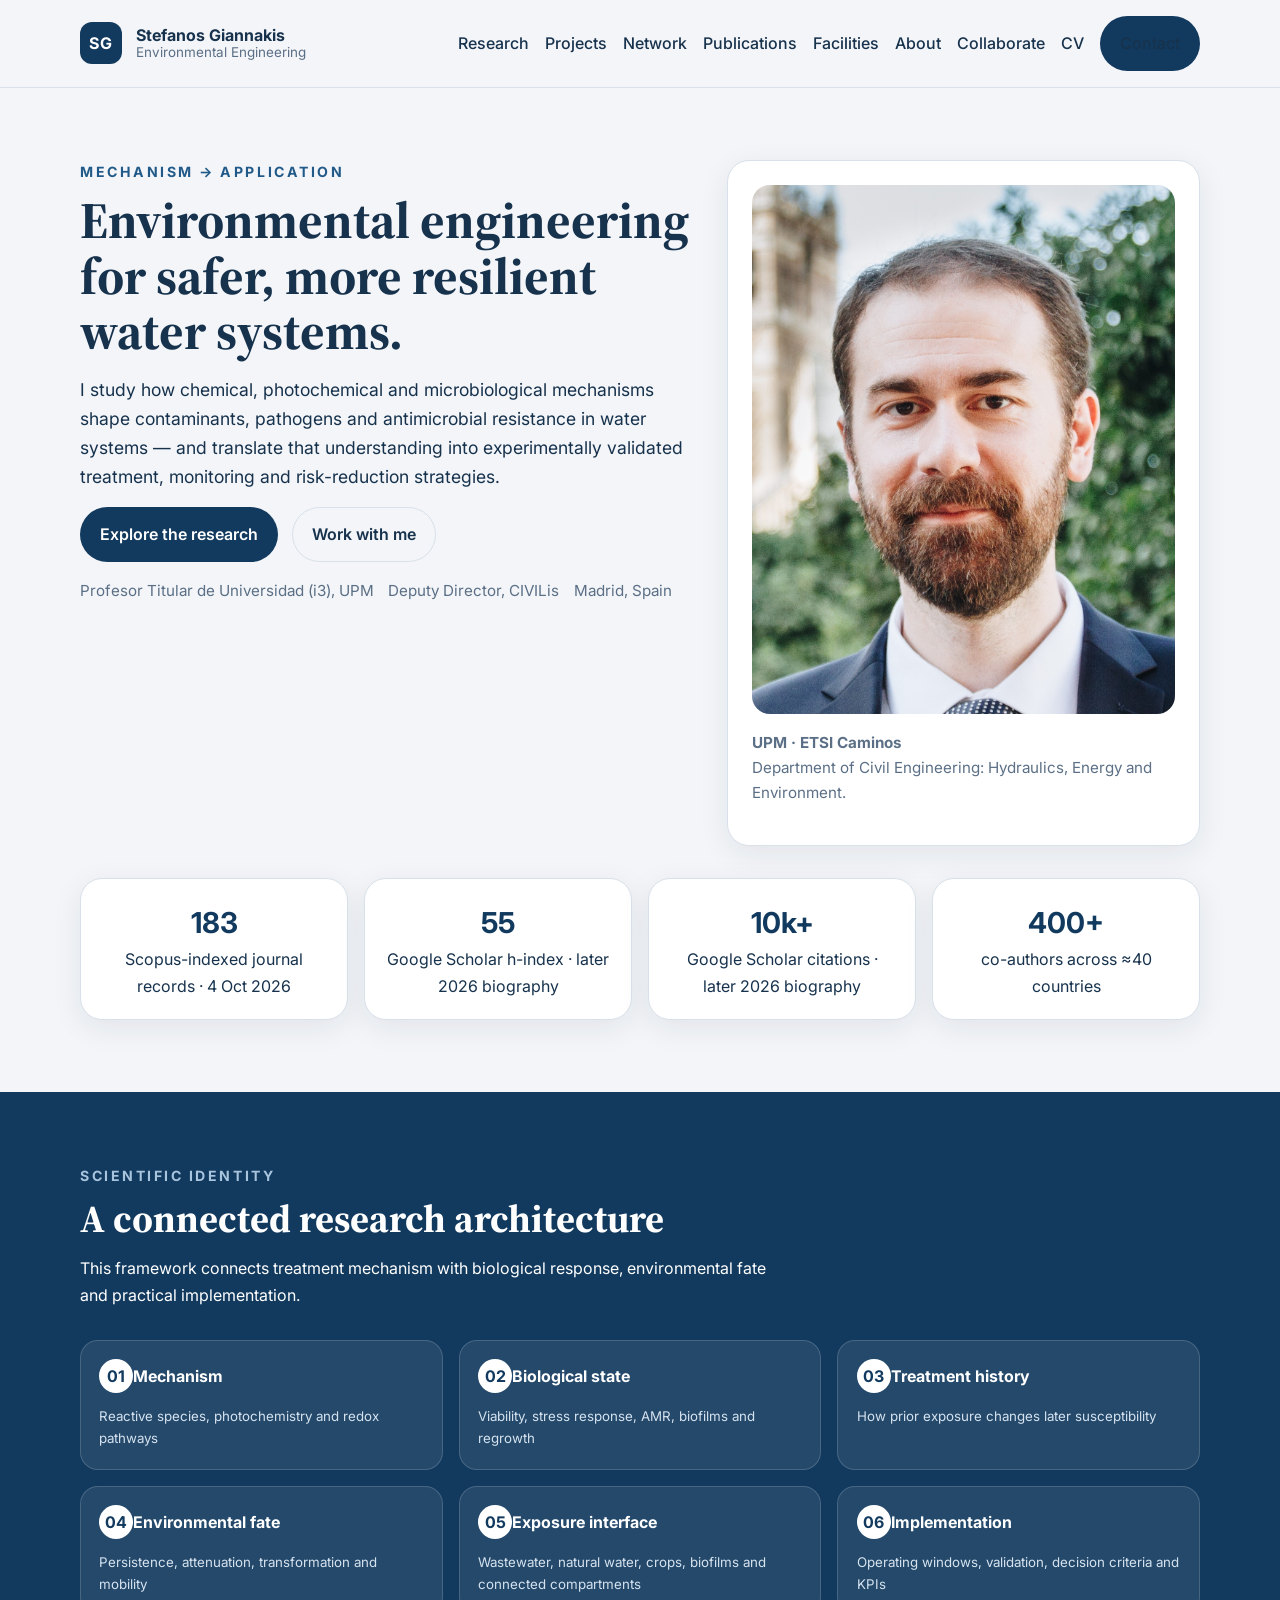
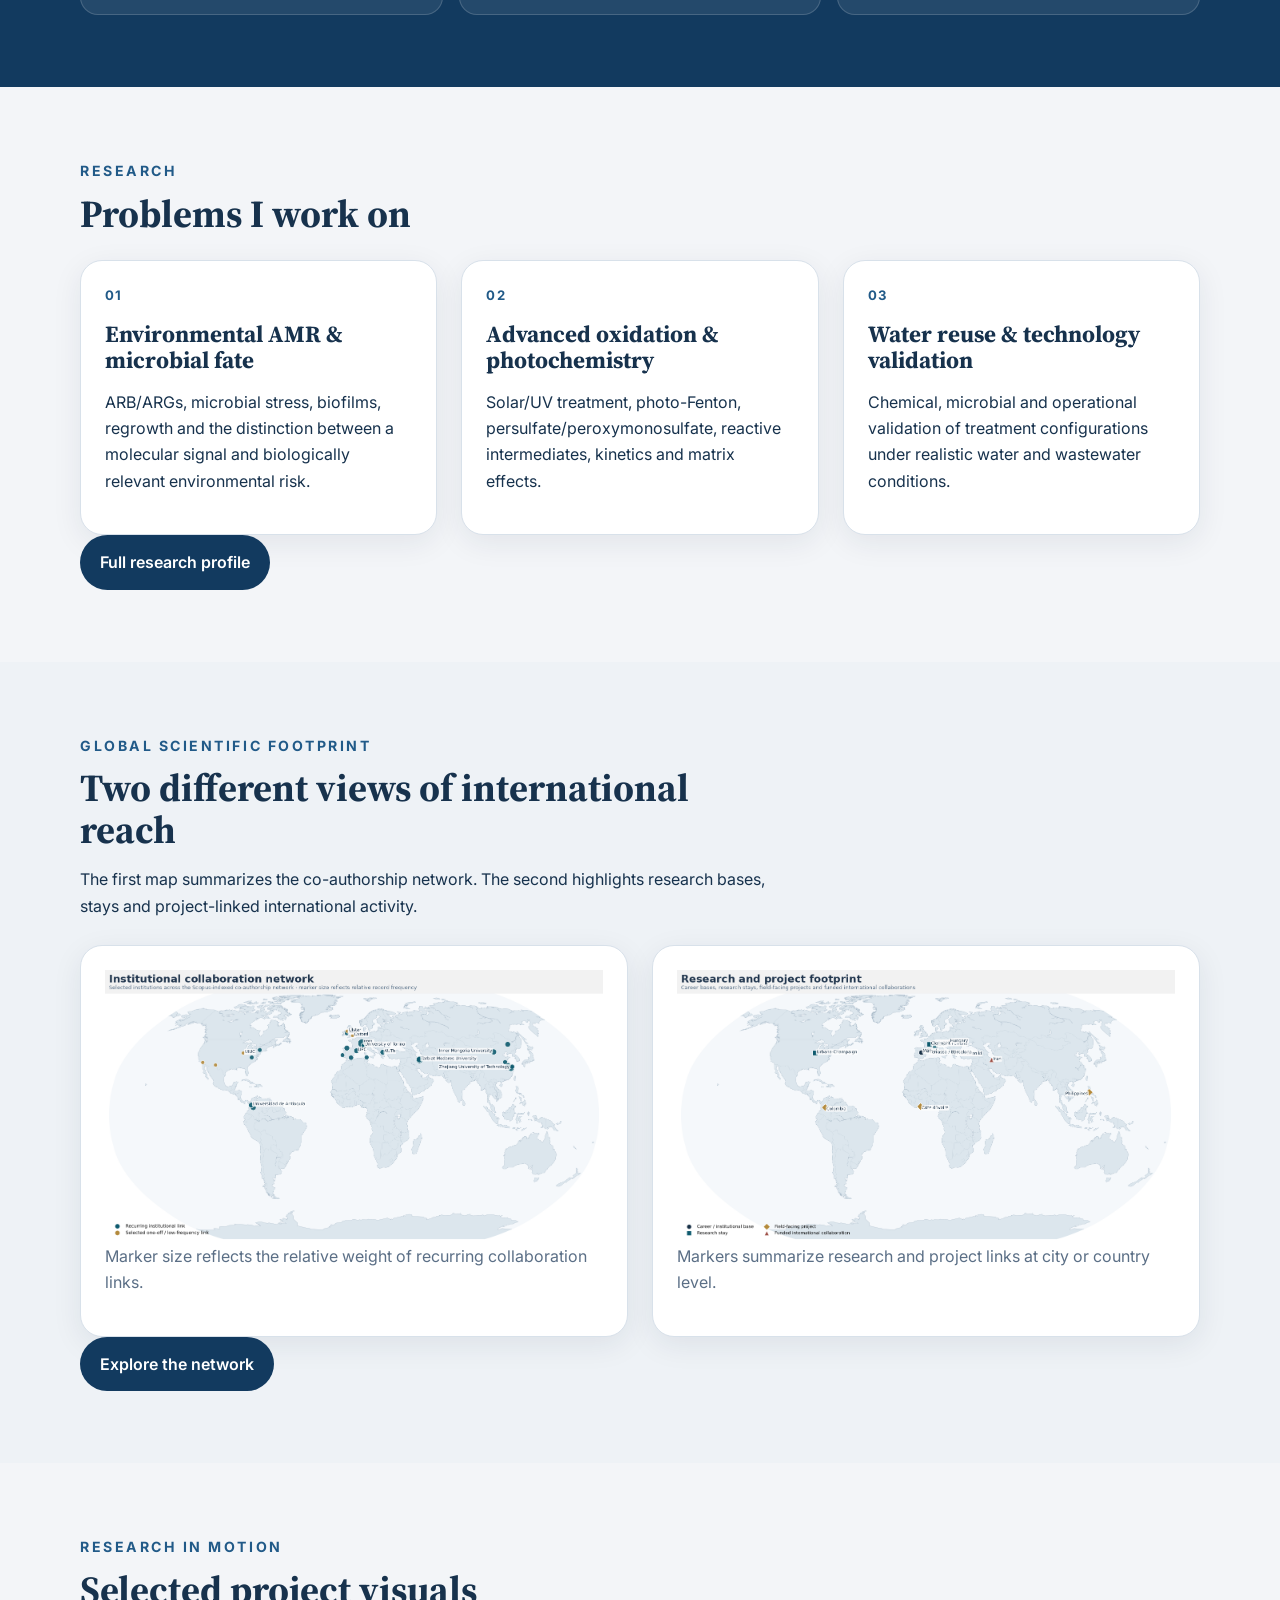
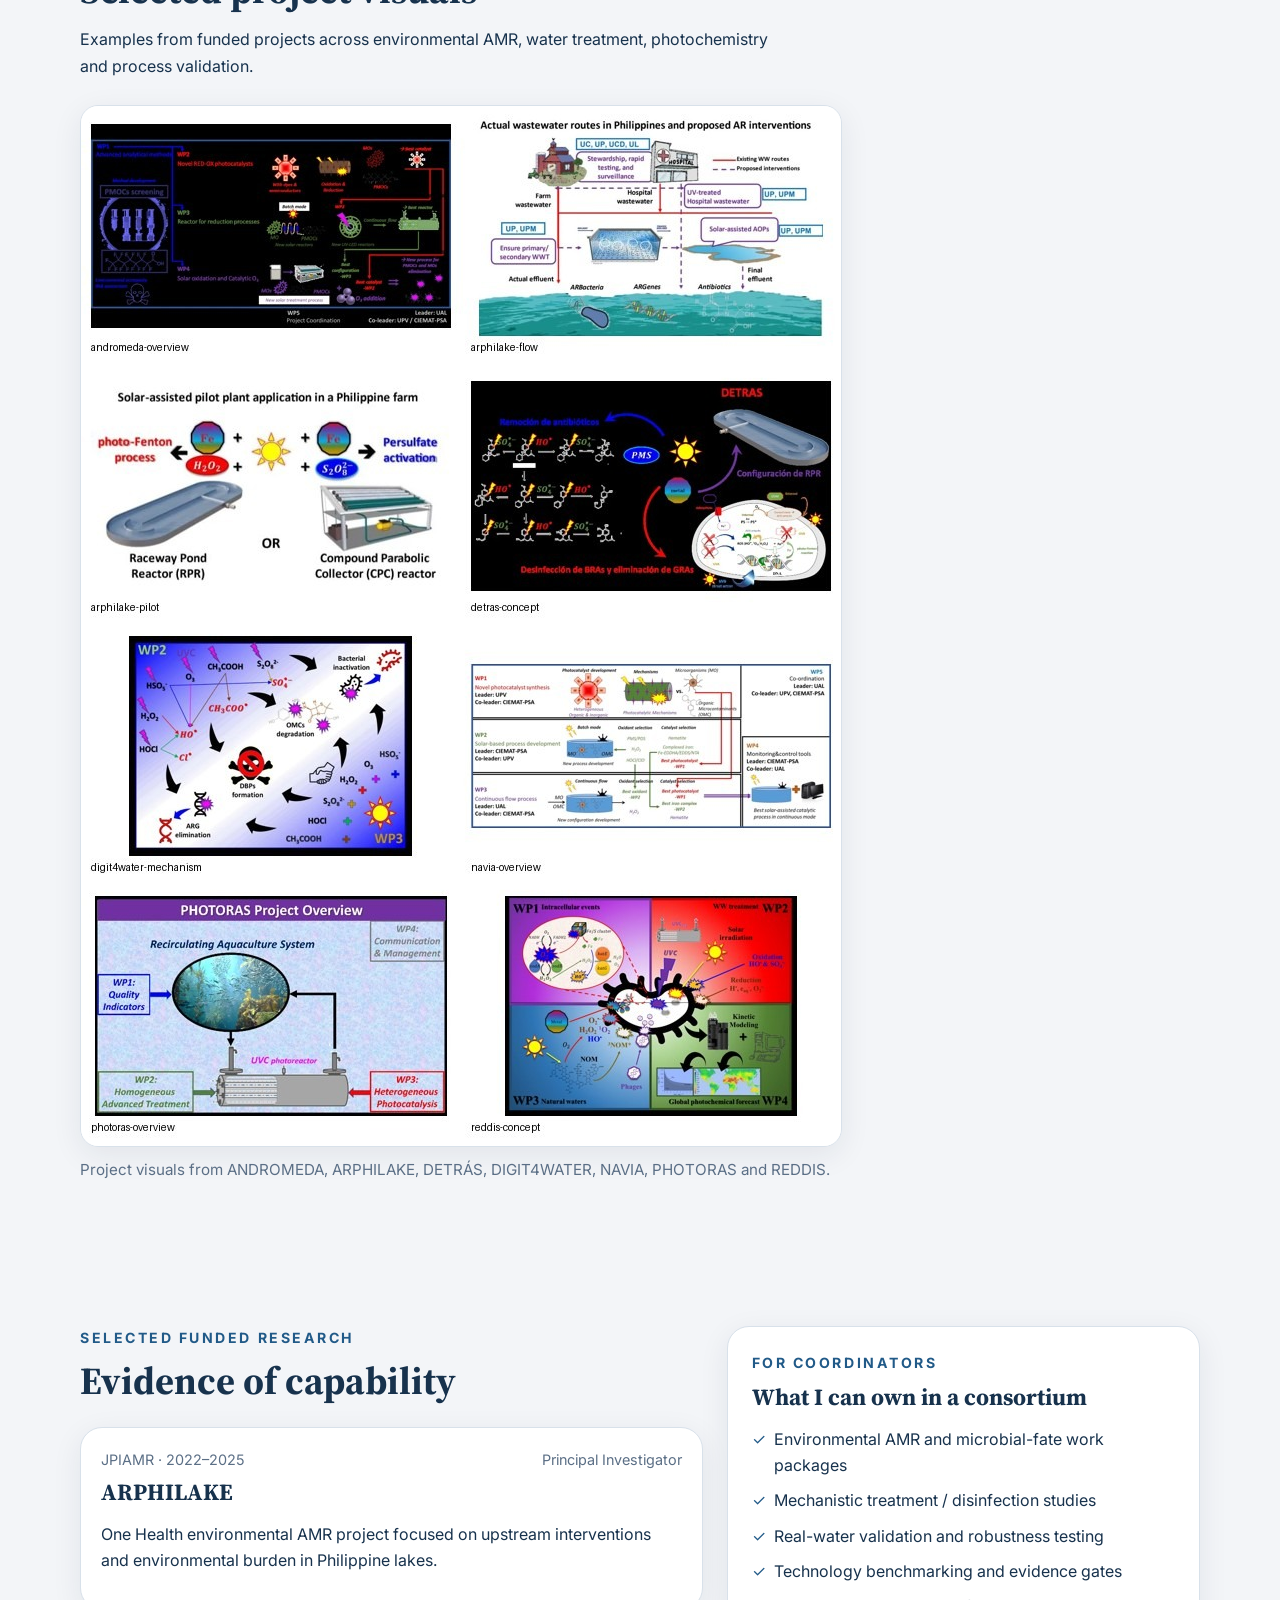
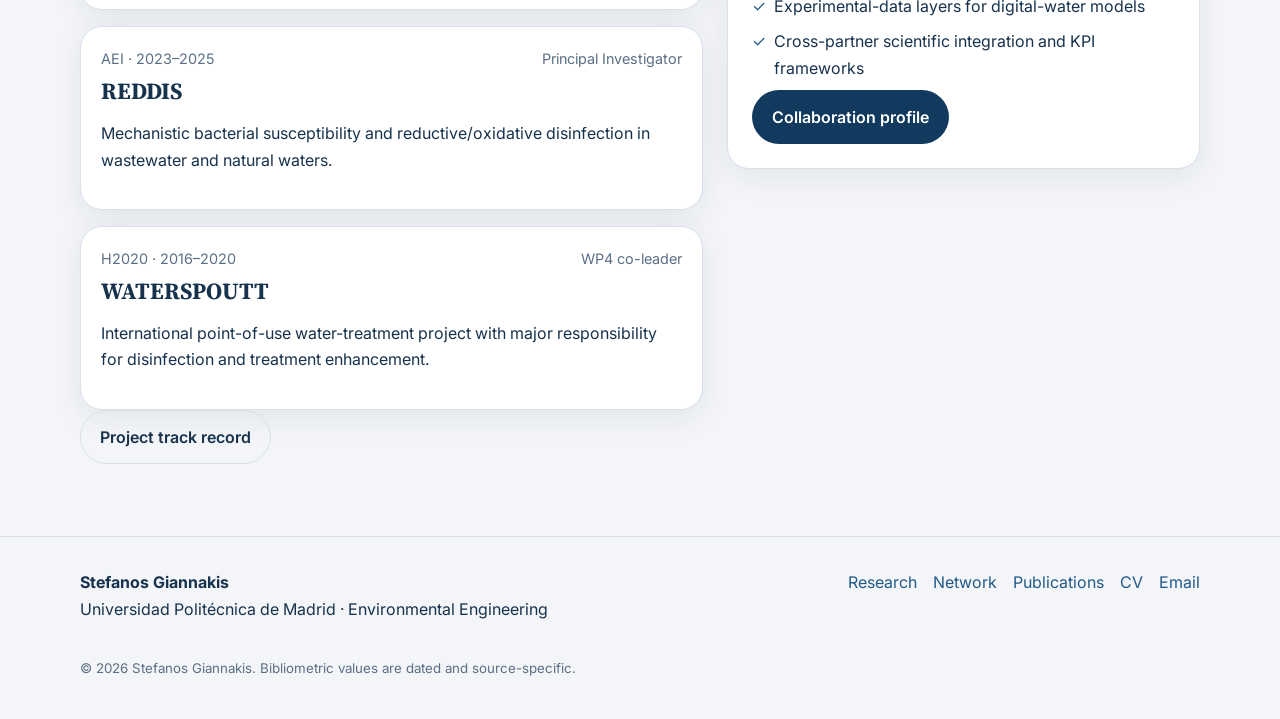
==== commit 49ef742f: "Add files via upload" ====
--- a/index.html
+++ b/index.html
@@ -1,7 +1,8 @@
 <!doctype html><html lang="en"><head><meta charset="utf-8"><meta name="viewport" content="width=device-width,initial-scale=1"><meta name="description" content="Environmental engineering research by Stefanos Giannakis across water treatment, photochemistry, microbiology and antimicrobial resistance."><meta property="og:title" content="Stefanos Giannakis | Environmental Engineering"><meta property="og:description" content="Environmental engineering research by Stefanos Giannakis across water treatment, photochemistry, microbiology and antimicrobial resistance."><meta property="og:type" content="website"><meta property="og:image" content="assets/portrait.jpg"><title>Stefanos Giannakis | Environmental Engineering</title><link rel="icon" href="favicon.svg" type="image/svg+xml"><link rel="preconnect" href="https://fonts.googleapis.com"><link rel="preconnect" href="https://fonts.gstatic.com" crossorigin><link href="https://fonts.googleapis.com/css2?family=Inter:wght@400;500;600;700&family=Source+Serif+4:opsz,wght@8..60,500;8..60,600&display=swap" rel="stylesheet"><link rel="stylesheet" href="styles.css"></head><body><a class="skip-link" href="#main">Skip to content</a><header class="site-header"><div class="shell nav-wrap"><a class="brand" href="index.html" aria-label="Home"><span class="brand-mark">SG</span><span class="brand-text"><strong>Stefanos Giannakis</strong><span>Environmental Engineering</span></span></a><button class="nav-toggle" type="button" aria-expanded="false" aria-controls="primary-nav"><span class="sr-only">Toggle navigation</span><span></span><span></span><span></span></button><nav id="primary-nav" class="primary-nav" aria-label="Primary"><a href="research.html">Research</a><a href="projects.html">Projects</a><a href="network.html">Network</a><a href="publications.html">Publications</a><a href="facilities.html">Facilities</a><a href="about.html">About</a><a href="collaborate.html">Collaborate</a><a href="cv.html">CV</a><a class="nav-cta" href="mailto:stefanos.giannakis@upm.es">Contact</a></nav></div></header><main id="main">
 <section class="hero section"><div class="shell hero-grid"><div class="hero-copy reveal"><p class="eyebrow">Mechanism → application</p><h1>Environmental engineering for safer, more resilient water systems.</h1><p class="hero-lead">I study how chemical, photochemical and microbiological mechanisms shape contaminants, pathogens and antimicrobial resistance in water systems — and translate that understanding into experimentally validated treatment, monitoring and risk-reduction strategies.</p><div class="hero-actions"><a class="button button-primary" href="research.html">Explore the research</a><a class="button button-secondary" href="collaborate.html">Work with me</a></div><div class="identity-line"><span>Profesor Titular de Universidad (i3), UPM</span><span>Deputy Director, CIVILis</span><span>Madrid, Spain</span></div></div><aside class="hero-card reveal"><img class="hero-photo" src="assets/portrait.jpg" alt="Portrait of Stefanos Giannakis"><p class="caption"><strong>UPM · ETSI Caminos</strong><br>Department of Civil Engineering: Hydraulics, Energy and Environment.</p></aside></div><div class="shell stat-grid reveal"><div class="stat-card"><strong>183</strong><span>Scopus-indexed journal records · 4 Oct 2026</span></div><div class="stat-card"><strong>55</strong><span>Google Scholar h-index · later 2026 biography</span></div><div class="stat-card"><strong>10k+</strong><span>Google Scholar citations · later 2026 biography</span></div><div class="stat-card"><strong>400+</strong><span>co-authors across ≈40 countries</span></div></div></section>
-<section class="section section-dark"><div class="shell"><div class="section-heading reveal"><p class="eyebrow eyebrow-light">Scientific identity</p><h2>A connected research architecture</h2><p>The question is not only whether treatment removes a target. I am interested in what links process mechanism to biological response, environmental fate and practical implementation.</p></div><ol class="logic-flow reveal"><li><span>01</span><strong>Mechanism</strong><small>Reactive species, photochemistry and redox pathways</small></li><li><span>02</span><strong>Biological state</strong><small>Viability, stress response, AMR, biofilms and regrowth</small></li><li><span>03</span><strong>Treatment history</strong><small>How prior exposure changes later susceptibility</small></li><li><span>04</span><strong>Environmental fate</strong><small>Persistence, attenuation, transformation and mobility</small></li><li><span>05</span><strong>Exposure interface</strong><small>Wastewater, natural water, crops, biofilms and connected compartments</small></li><li><span>06</span><strong>Implementation</strong><small>Operating windows, validation, decision criteria and KPIs</small></li></ol></div></section>
+<section class="section section-dark"><div class="shell"><div class="section-heading reveal"><p class="eyebrow eyebrow-light">Scientific identity</p><h2>A connected research architecture</h2><p>This framework connects treatment mechanism with biological response, environmental fate and practical implementation.</p></div><ol class="logic-flow reveal"><li><span>01</span><strong>Mechanism</strong><small>Reactive species, photochemistry and redox pathways</small></li><li><span>02</span><strong>Biological state</strong><small>Viability, stress response, AMR, biofilms and regrowth</small></li><li><span>03</span><strong>Treatment history</strong><small>How prior exposure changes later susceptibility</small></li><li><span>04</span><strong>Environmental fate</strong><small>Persistence, attenuation, transformation and mobility</small></li><li><span>05</span><strong>Exposure interface</strong><small>Wastewater, natural water, crops, biofilms and connected compartments</small></li><li><span>06</span><strong>Implementation</strong><small>Operating windows, validation, decision criteria and KPIs</small></li></ol></div></section>
 <section class="section"><div class="shell"><div class="section-heading reveal"><p class="eyebrow">Research</p><h2>Problems I work on</h2></div><div class="grid-3"><article class="card reveal"><p class="card-index">01</p><h3>Environmental AMR & microbial fate</h3><p>ARB/ARGs, microbial stress, biofilms, regrowth and the distinction between a molecular signal and biologically relevant environmental risk.</p></article><article class="card reveal"><p class="card-index">02</p><h3>Advanced oxidation & photochemistry</h3><p>Solar/UV treatment, photo-Fenton, persulfate/peroxymonosulfate, reactive intermediates, kinetics and matrix effects.</p></article><article class="card reveal"><p class="card-index">03</p><h3>Water reuse & technology validation</h3><p>Chemical, microbial and operational validation of treatment configurations under realistic water and wastewater conditions.</p></article></div><div class="button-row reveal"><a class="button button-primary" href="research.html">Full research profile</a></div></div></section>
-<section class="section section-soft"><div class="shell"><div class="section-heading reveal"><p class="eyebrow">Global scientific footprint</p><h2>Two different views of international reach</h2><p>The first map is publication-network based. The second is deliberately stricter: it shows career bases, research stays, field-facing projects and funded international project activity.</p></div><div class="grid-2"><div class="map-card reveal"><img src="assets/maps/collaboration-network.svg" alt="World map showing selected institutions in Stefanos Giannakis's collaboration network"><p class="map-caption">Recurring links dominate by marker size, but strategically meaningful one-off links remain visible.</p></div><div class="map-card reveal"><img src="assets/maps/project-footprint.svg" alt="World map showing research and project footprint"><p class="map-caption">Project-country markers are intentionally approximate where an exact field site is not being claimed.</p></div></div><div class="button-row reveal"><a class="button button-primary" href="network.html">Explore the network</a></div></div></section>
+<section class="section section-soft"><div class="shell"><div class="section-heading reveal"><p class="eyebrow">Global scientific footprint</p><h2>Two different views of international reach</h2><p>The first map summarizes the co-authorship network. The second highlights research bases, stays and project-linked international activity.</p></div><div class="grid-2"><div class="map-card reveal"><img src="assets/maps/collaboration-network.png" alt="World map showing selected institutions in Stefanos Giannakis's collaboration network"><p class="map-caption">Marker size reflects the relative weight of recurring collaboration links.</p></div><div class="map-card reveal"><img src="assets/maps/project-footprint.png" alt="World map showing research and project footprint"><p class="map-caption">Markers summarize research and project links at city or country level.</p></div></div><div class="button-row reveal"><a class="button button-primary" href="network.html">Explore the network</a></div></div></section>
+<section class="section"><div class="shell"><div class="section-heading reveal"><p class="eyebrow">Research in motion</p><h2>Selected project visuals</h2><p>Examples from funded projects across environmental AMR, water treatment, photochemistry and process validation.</p></div><div class="science-strip reveal"><figure><img src="assets/project-visuals/montage.jpg" alt="Montage of visual material from selected funded projects"><figcaption>Project visuals from ANDROMEDA, ARPHILAKE, DETRÁS, DIGIT4WATER, NAVIA, PHOTORAS and REDDIS.</figcaption></figure></div></div></section>
 <section class="section"><div class="shell two-col"><div><div class="section-heading reveal"><p class="eyebrow">Selected funded research</p><h2>Evidence of capability</h2></div><div class="project-list"><article class="project-card reveal"><div class="project-meta"><span>JPIAMR · 2022–2025</span><span>Principal Investigator</span></div><h3>ARPHILAKE</h3><p>One Health environmental AMR project focused on upstream interventions and environmental burden in Philippine lakes.</p></article><article class="project-card reveal"><div class="project-meta"><span>AEI · 2023–2025</span><span>Principal Investigator</span></div><h3>REDDIS</h3><p>Mechanistic bacterial susceptibility and reductive/oxidative disinfection in wastewater and natural waters.</p></article><article class="project-card reveal"><div class="project-meta"><span>H2020 · 2016–2020</span><span>WP4 co-leader</span></div><h3>WATERSPOUTT</h3><p>International point-of-use water-treatment project with major responsibility for disinfection and treatment enhancement.</p></article></div><div class="button-row reveal"><a class="button button-secondary" href="projects.html">Project track record</a></div></div><div><div class="callout reveal"><p class="eyebrow">For coordinators</p><h3>What I can own in a consortium</h3><ul class="check-list"><li>Environmental AMR and microbial-fate work packages</li><li>Mechanistic treatment / disinfection studies</li><li>Real-water validation and robustness testing</li><li>Technology benchmarking and evidence gates</li><li>Experimental-data layers for digital-water models</li><li>Cross-partner scientific integration and KPI frameworks</li></ul><div class="button-row"><a class="button button-primary" href="collaborate.html">Collaboration profile</a></div></div></div></div></section>
 </main><footer class="footer"><div class="shell footer-grid"><div><strong>Stefanos Giannakis</strong><p>Universidad Politécnica de Madrid · Environmental Engineering</p></div><div class="footer-links"><a href="research.html">Research</a><a href="network.html">Network</a><a href="publications.html">Publications</a><a href="cv.html">CV</a><a href="mailto:stefanos.giannakis@upm.es">Email</a></div></div><div class="shell" style="margin-top:1rem"><small>© <span id="year"></span> Stefanos Giannakis. Bibliometric values are dated and source-specific.</small></div></footer><script src="script.js"></script></body></html>
--- a/styles.css
+++ b/styles.css
@@ -1,5 +1,123 @@
 
-:root{--bg:#f6f8fb;--paper:#fff;--ink:#183046;--muted:#5f7487;--line:#d9e3ec;--accent:#0e5a6e;--accent2:#b38a3c;--dark:#0d2235;--soft:#eaf1f6;--red:#9d4e44;--shadow:0 18px 40px rgba(16,42,67,.10);--radius:18px;--max:1180px}*{box-sizing:border-box}html{scroll-behavior:smooth}body{margin:0;font-family:Inter,Arial,sans-serif;color:var(--ink);background:var(--bg);line-height:1.65}a{color:var(--accent);text-decoration:none}a:hover{text-decoration:underline}img{max-width:100%;display:block}.shell{width:min(calc(100% - 2rem),var(--max));margin:0 auto}.skip-link{position:absolute;left:-999px;top:0;background:var(--dark);color:#fff;padding:.75rem 1rem;z-index:999}.skip-link:focus{left:1rem;top:1rem}.site-header{position:sticky;top:0;z-index:30;backdrop-filter:blur(12px);background:rgba(246,248,251,.9);border-bottom:1px solid rgba(217,227,236,.8)}.nav-wrap{display:flex;align-items:center;justify-content:space-between;min-height:76px;gap:1rem}.brand{display:flex;align-items:center;gap:.8rem;color:var(--ink)}.brand:hover{text-decoration:none}.brand-mark{width:46px;height:46px;border-radius:50%;display:grid;place-items:center;background:linear-gradient(135deg,var(--accent),#184a5d);color:#fff;font-weight:700}.brand-text{display:flex;flex-direction:column;line-height:1.1}.brand-text span{color:var(--muted);font-size:.87rem;margin-top:.2rem}.primary-nav{display:flex;align-items:center;gap:.85rem}.primary-nav a{color:var(--ink);font-weight:500;font-size:.94rem}.nav-cta,.button{display:inline-flex;align-items:center;justify-content:center;gap:.4rem;border-radius:999px;padding:.78rem 1.08rem;font-weight:600;transition:.2s ease}.nav-cta{background:var(--dark);color:#fff!important}.nav-cta:hover,.button:hover{text-decoration:none;transform:translateY(-1px)}.nav-toggle{display:none;background:none;border:0;padding:.4rem;cursor:pointer}.nav-toggle span{display:block;width:24px;height:2px;background:var(--ink);margin:5px 0}.section{padding:5rem 0}.section-soft{background:var(--soft)}.section-dark{background:var(--dark);color:#edf3f8}.section-accent{background:linear-gradient(160deg,#12364f,#0e5a6e);color:#eef7fb}.eyebrow{margin:0 0 .7rem;text-transform:uppercase;letter-spacing:.15em;font-size:.76rem;color:var(--accent);font-weight:700}.eyebrow-light{color:#b9dceb}.section-heading{max-width:830px;margin-bottom:2rem}.section-heading h1,.section-heading h2,.hero-copy h1,.page-hero h1,h2,h3{font-family:"Source Serif 4",Georgia,serif;line-height:1.08;letter-spacing:-.02em}.hero{background:radial-gradient(circle at top left,rgba(179,138,60,.12),transparent 28%),linear-gradient(180deg,#f8fbfd 0%,#edf3f8 100%)}.hero-grid{display:grid;grid-template-columns:1.38fr .82fr;gap:2.7rem;align-items:center}.hero-copy h1{font-size:clamp(2.55rem,5vw,4.55rem);margin:0 0 1rem}.hero-lead{font-size:1.14rem;color:var(--muted);max-width:64ch}.hero-actions,.button-row{display:flex;flex-wrap:wrap;gap:.85rem;margin-top:1.5rem}.identity-line{display:flex;gap:.7rem;flex-wrap:wrap;margin-top:1.25rem;color:var(--muted);font-size:.9rem}.identity-line span{padding:.4rem .72rem;background:#fff;border-radius:999px;border:1px solid var(--line)}.button-primary{background:var(--dark);color:#fff;box-shadow:var(--shadow)}.button-secondary{background:#fff;color:var(--ink);border:1px solid var(--line)}.button-white{background:#fff;color:var(--dark)}.hero-card,.card,.stat-card,.project-card,.contact-card,.map-card{background:var(--paper);border-radius:var(--radius);box-shadow:var(--shadow)}.hero-card{padding:1rem}.hero-photo{border-radius:20px;aspect-ratio:5/6.35;object-fit:cover;width:100%}.hero-card .caption{margin:.85rem .15rem .1rem;color:var(--muted);font-size:.91rem}.stat-grid{display:grid;grid-template-columns:repeat(4,1fr);gap:1rem;margin-top:2rem}.stat-card{padding:1.15rem}.stat-card strong{display:block;font-size:1.9rem;font-family:"Source Serif 4",Georgia,serif}.stat-card span{color:var(--muted);font-size:.92rem}.logic-flow{list-style:none;margin:2rem 0 0;padding:0;display:grid;grid-template-columns:repeat(6,1fr);gap:1rem}.logic-flow li{background:rgba(255,255,255,.06);border:1px solid rgba(255,255,255,.08);border-radius:16px;padding:1rem}.logic-flow span{display:block;color:#93c8db;font-weight:700;font-size:.87rem;margin-bottom:.3rem}.logic-flow small{display:block;color:#cfe2ea;margin-top:.42rem}.grid-4{display:grid;grid-template-columns:repeat(4,1fr);gap:1.1rem}.grid-3{display:grid;grid-template-columns:repeat(3,1fr);gap:1.2rem}.grid-2{display:grid;grid-template-columns:repeat(2,1fr);gap:1.2rem}.card{padding:1.35rem;border:1px solid rgba(217,227,236,.7)}.card h3{margin:.1rem 0 .7rem;font-size:1.42rem}.card p{margin:.4rem 0 0;color:var(--muted)}.card-index{margin:0 0 .3rem;color:var(--accent2);font-weight:700;font-size:.88rem}.tag-list,.mini-tags{list-style:none;padding:0;margin:1rem 0 0;display:flex;gap:.5rem;flex-wrap:wrap}.tag-list li,.mini-tags li,.pub-tags span{padding:.38rem .64rem;border-radius:999px;background:#f4f8fb;border:1px solid var(--line);font-size:.8rem;color:var(--ink)}.project-list{display:grid;gap:1rem}.project-card{padding:1.45rem}.project-meta{display:flex;gap:.75rem;flex-wrap:wrap;font-size:.8rem;text-transform:uppercase;letter-spacing:.08em;color:var(--accent);font-weight:700}.project-subtitle{color:var(--ink);font-weight:600;margin:.25rem 0 0}.project-evidence{margin-top:.9rem;color:var(--muted)}.two-col{display:grid;grid-template-columns:1.1fr .9fr;gap:1.8rem;align-items:start}.list-clean{list-style:none;margin:0;padding:0}.list-clean li{padding:.75rem 0;border-bottom:1px solid var(--line)}.check-list,.dot-list{margin:0;padding-left:1.2rem}.check-list li,.dot-list li{margin:.55rem 0}.page-hero{padding:4rem 0 3rem;background:linear-gradient(180deg,#f9fbfd,#eef4f8);border-bottom:1px solid var(--line)}.page-hero h1{font-size:clamp(2.2rem,4.4vw,3.9rem);margin:0 0 .8rem}.page-hero p{max-width:78ch}.breadcrumb{color:var(--muted);font-size:.93rem;margin-bottom:1rem}.breadcrumb a{color:var(--muted)}.metric-list{display:grid;gap:1rem}.metric-row{display:flex;gap:1rem;align-items:flex-start;padding:1rem 0;border-bottom:1px solid var(--line)}.metric-row strong{min-width:76px;color:var(--accent);font-size:1.14rem}.callout{background:linear-gradient(160deg,rgba(14,90,110,.08),rgba(179,138,60,.07));border:1px solid rgba(14,90,110,.12);border-radius:var(--radius);padding:1.4rem}.callout h3{margin-top:0}.download-list a{display:block;padding:.8rem 0;border-bottom:1px solid var(--line)}.map-card{padding:1rem}.map-card img{width:100%;border-radius:14px;background:#fff}.map-caption{color:var(--muted);font-size:.9rem;margin:.7rem .25rem .1rem}.institution-list{display:grid;grid-template-columns:repeat(2,1fr);gap:.65rem 1rem;margin-top:1.3rem}.institution-item{display:flex;justify-content:space-between;gap:.8rem;padding:.62rem 0;border-bottom:1px solid var(--line);font-size:.9rem}.institution-item strong{font-weight:600}.count-badge{white-space:nowrap;color:var(--muted)}.timeline{position:relative;margin:0;padding:0;list-style:none}.timeline:before{content:"";position:absolute;left:9px;top:4px;bottom:4px;width:2px;background:var(--line)}.timeline li{position:relative;padding:0 0 1.1rem 2rem}.timeline li:before{content:"";position:absolute;left:3px;top:.42rem;width:14px;height:14px;border-radius:50%;background:var(--accent);border:3px solid #fff;box-shadow:0 0 0 1px var(--line)}.timeline .date{font-size:.78rem;text-transform:uppercase;letter-spacing:.08em;color:var(--accent);font-weight:700}.award-grid{display:grid;grid-template-columns:repeat(2,1fr);gap:1rem}.award-card{border-left:3px solid var(--accent2);padding:.2rem 0 .2rem 1rem}.award-card h4{margin:0;font-size:1rem}.award-card p{margin:.15rem 0 0;color:var(--muted);font-size:.9rem}.pub-controls{display:grid;grid-template-columns:minmax(220px,1fr) auto;gap:1rem;align-items:center;margin:1.3rem 0}.search-input{width:100%;padding:.9rem 1rem;border:1px solid var(--line);border-radius:12px;background:#fff;font:inherit;color:var(--ink)}.filter-chips{display:flex;gap:.5rem;flex-wrap:wrap;margin:1rem 0 1.3rem}.filter-chip{border:1px solid var(--line);background:#fff;color:var(--ink);border-radius:999px;padding:.46rem .72rem;cursor:pointer;font:inherit;font-size:.84rem}.filter-chip.active{background:var(--dark);color:#fff;border-color:var(--dark)}.pub-list{display:grid;gap:.8rem}.pub-item{background:#fff;border:1px solid var(--line);border-radius:14px;padding:1rem 1.1rem}.pub-item h3{font-family:Inter,Arial,sans-serif;font-size:1rem;line-height:1.35;letter-spacing:0;margin:.1rem 0 .38rem}.pub-meta{color:var(--muted);font-size:.88rem}.pub-authors{color:#456071;font-size:.88rem;margin:.38rem 0}.pub-tags{display:flex;flex-wrap:wrap;gap:.38rem;margin-top:.65rem}.pub-actions{display:flex;gap:.7rem;align-items:center;margin-top:.6rem;font-size:.85rem}.pub-count{color:var(--muted);font-size:.9rem}.load-more{margin-top:1.2rem}.evidence-list{display:grid;gap:1rem}.evidence-item{background:#fff;border-left:4px solid var(--accent);padding:1rem 1.1rem;border-radius:0 12px 12px 0}.evidence-item h4{margin:0 0 .3rem;font-size:1rem}.evidence-item p{margin:0;color:var(--muted);font-size:.9rem}.profile-links{display:flex;gap:.65rem;flex-wrap:wrap}.profile-links a{padding:.48rem .72rem;border-radius:999px;background:#fff;border:1px solid var(--line);font-size:.87rem}.footer{background:var(--dark);color:#cfdde7;padding:2rem 0}.footer-grid{display:grid;grid-template-columns:1fr auto;gap:1rem;align-items:start}.footer-links{display:flex;gap:1rem;flex-wrap:wrap}.footer a{color:#fff}.reveal{opacity:0;transform:translateY(18px);transition:opacity .6s ease,transform .6s ease}.reveal.visible{opacity:1;transform:translateY(0)}.sr-only{position:absolute;width:1px;height:1px;padding:0;margin:-1px;overflow:hidden;clip:rect(0,0,0,0);border:0}.fineprint{font-size:.82rem;color:var(--muted)}
-@media(max-width:1040px){.primary-nav{gap:.65rem}.primary-nav a{font-size:.89rem}.grid-4{grid-template-columns:repeat(2,1fr)}}
-@media(max-width:900px){.hero-grid,.two-col,.grid-3,.grid-2,.logic-flow,.stat-grid,.footer-grid,.award-grid,.institution-list{grid-template-columns:1fr}.primary-nav{position:absolute;left:0;right:0;top:76px;background:rgba(246,248,251,.98);padding:1rem;border-bottom:1px solid var(--line);flex-direction:column;align-items:flex-start;display:none}.primary-nav.open{display:flex}.nav-toggle{display:block}.pub-controls{grid-template-columns:1fr}.grid-4{grid-template-columns:1fr 1fr}}
-@media(max-width:600px){.section{padding:4rem 0}.hero-copy h1,.page-hero h1{font-size:2.2rem}.hero-actions,.button-row{flex-direction:column;align-items:stretch}.grid-4{grid-template-columns:1fr}.brand-text span{display:none}}
+:root{
+  --bg:#f3f5f8;
+  --card:#ffffff;
+  --soft:#eef2f6;
+  --text:#17324d;
+  --muted:#5b6f86;
+  --line:#d8e1ea;
+  --accent:#215a88;
+  --accent-dark:#123a5f;
+  --shadow:0 8px 30px rgba(22,44,70,.08);
+  --radius:22px;
+}
+*{box-sizing:border-box}
+html{scroll-behavior:smooth}
+body{margin:0;font-family:Inter,system-ui,-apple-system,Segoe UI,Roboto,Arial,sans-serif;color:var(--text);background:var(--bg);line-height:1.65}
+a{color:var(--accent);text-decoration:none}
+a:hover{text-decoration:underline}
+img{max-width:100%;display:block}
+.shell{width:min(1120px,calc(100% - 2rem));margin:0 auto}
+.skip-link{position:absolute;left:-9999px;top:auto;width:1px;height:1px;overflow:hidden}
+.skip-link:focus{left:1rem;top:1rem;width:auto;height:auto;padding:.75rem 1rem;background:#fff;border-radius:8px;z-index:1000}
+.site-header{position:sticky;top:0;z-index:50;background:rgba(243,245,248,.92);backdrop-filter:blur(10px);border-bottom:1px solid var(--line)}
+.nav-wrap{display:flex;align-items:center;justify-content:space-between;gap:1rem;padding:1rem 0}
+.brand{display:flex;align-items:center;gap:.85rem;color:var(--text);text-decoration:none}
+.brand:hover{text-decoration:none}
+.brand-mark{display:grid;place-items:center;width:42px;height:42px;border-radius:12px;background:var(--accent-dark);color:#fff;font-weight:700;letter-spacing:.04em}
+.brand-text{display:flex;flex-direction:column;line-height:1.1}
+.brand-text strong{font-size:1rem}
+.brand-text span{font-size:.84rem;color:var(--muted)}
+.primary-nav{display:flex;align-items:center;gap:1rem;flex-wrap:wrap}
+.primary-nav a{color:var(--text);font-weight:500}
+.primary-nav a[aria-current="page"]{color:var(--accent)}
+.nav-cta,.button{display:inline-flex;align-items:center;justify-content:center;gap:.45rem;border-radius:999px;padding:.82rem 1.2rem;font-weight:600;text-decoration:none;border:1px solid transparent;cursor:pointer}
+.nav-cta,.button-primary{background:var(--accent-dark);color:#fff}
+.button-secondary{background:transparent;border-color:var(--line);color:var(--text)}
+.nav-toggle{display:none;background:none;border:0;padding:.25rem;cursor:pointer}
+.nav-toggle span{display:block;width:22px;height:2px;background:var(--text);margin:4px 0}
+main{min-height:60vh}
+.section,.page-hero{padding:4.5rem 0}
+.section-soft{background:var(--soft)}
+.section-dark{background:var(--accent-dark);color:#fff}
+.page-hero{padding:3.5rem 0 2.25rem;border-bottom:1px solid var(--line)}
+.breadcrumb{font-size:.92rem;color:var(--muted);margin:0 0 1rem}
+.breadcrumb a{color:var(--muted)}
+.eyebrow{margin:0 0 .65rem;text-transform:uppercase;letter-spacing:.18em;font-size:.88rem;font-weight:700;color:var(--accent)}
+.eyebrow-light{color:#a9c4dd}
+h1,h2,h3{font-family:"Source Serif 4",Georgia,serif;line-height:1.08;margin:0 0 1rem;color:inherit}
+h1{font-size:clamp(2.3rem,4vw,4.2rem)}
+h2{font-size:clamp(1.8rem,3vw,3rem)}
+h3{font-size:1.45rem}
+p{margin:0 0 1rem}
+.hero-grid,.two-col,.grid-2,.grid-3,.project-visual-grid,.capability-grid{display:grid;gap:1.5rem}
+.hero-grid,.two-col{grid-template-columns:1.25fr .95fr;align-items:start}
+.grid-2{grid-template-columns:repeat(2,minmax(0,1fr))}
+.grid-3{grid-template-columns:repeat(3,minmax(0,1fr))}
+.project-visual-grid{grid-template-columns:repeat(3,minmax(0,1fr))}
+.capability-grid{grid-template-columns:repeat(3,minmax(0,1fr))}
+.hero-lead{font-size:1.1rem;max-width:64ch}
+.hero-actions,.button-row,.profile-links,.download-list{display:flex;gap:.85rem;flex-wrap:wrap}
+.identity-line{display:flex;gap:.9rem;flex-wrap:wrap;color:var(--muted);font-size:.95rem;margin-top:1rem}
+.hero-card,.card,.callout,.map-card,.project-visual-card,.project-card,.stat-card,.pub-item{background:var(--card);border:1px solid var(--line);border-radius:var(--radius);box-shadow:var(--shadow)}
+.hero-card,.card,.callout,.map-card,.project-card,.pub-item{padding:1.5rem}
+.hero-photo{border-radius:18px;aspect-ratio:4/5;object-fit:cover;width:100%}
+.caption,.fineprint,.map-caption,.pub-meta,.pub-authors,.project-meta,.footer small{color:var(--muted)}
+.caption{font-size:.95rem;margin-top:1rem}
+.stat-grid{display:grid;grid-template-columns:repeat(4,minmax(0,1fr));gap:1rem;margin-top:2rem}
+.stat-card{text-align:center;padding:1.25rem}
+.stat-card strong{display:block;font-size:1.8rem;color:var(--accent-dark)}
+.logic-flow{display:grid;grid-template-columns:repeat(3,minmax(0,1fr));gap:1rem;list-style:none;padding:0;margin:2rem 0 0}
+.logic-flow li{background:rgba(255,255,255,.08);border:1px solid rgba(255,255,255,.16);border-radius:18px;padding:1.15rem}
+.logic-flow span{display:inline-flex;align-items:center;justify-content:center;width:34px;height:34px;border-radius:999px;background:#fff;color:var(--accent-dark);font-weight:700;margin-bottom:.8rem}
+.logic-flow small{display:block;color:#d6e3ef}
+.card-index{font-weight:700;letter-spacing:.1em;text-transform:uppercase;color:var(--accent);font-size:.82rem}
+.science-strip{display:grid;grid-template-columns:1fr;gap:1rem}
+.science-strip figure{margin:0}
+.science-strip img{border-radius:18px;border:1px solid var(--line);box-shadow:var(--shadow)}
+.science-strip figcaption{margin-top:.65rem;color:var(--muted);font-size:.95rem}
+.check-list,.dot-list,.mini-tags,.timeline{margin:0;padding:0;list-style:none}
+.check-list li,.dot-list li{padding-left:1.4rem;position:relative;margin:.55rem 0}
+.check-list li::before{content:"✓";position:absolute;left:0;color:var(--accent)}
+.dot-list li::before{content:"•";position:absolute;left:0;color:var(--accent)}
+.timeline li{display:grid;grid-template-columns:110px 1fr;gap:1rem;padding:.8rem 0;border-bottom:1px solid var(--line)}
+.timeline .date{font-weight:600;color:var(--muted)}
+.project-list{display:grid;gap:1rem}
+.project-card{padding:1.25rem}
+.project-meta{display:flex;justify-content:space-between;gap:1rem;flex-wrap:wrap;font-size:.9rem;margin-bottom:.5rem}
+.project-visual-card{overflow:hidden}
+.project-visual-card img{width:100%;aspect-ratio:16/10;object-fit:cover}
+.project-visual-body{padding:1.2rem 1.25rem}
+.mini-tags{display:flex;gap:.45rem;flex-wrap:wrap;margin-top:.8rem}
+.mini-tags li,.pub-tags span,.filter-chip{display:inline-flex;align-items:center;padding:.35rem .7rem;border-radius:999px;background:var(--soft);border:1px solid var(--line);font-size:.86rem;color:var(--text)}
+.institution-list{display:grid;gap:.8rem;margin-top:1.25rem}
+.institution-item{display:flex;justify-content:space-between;gap:1rem;align-items:flex-start;padding:1rem 1.1rem;background:var(--card);border:1px solid var(--line);border-radius:18px;box-shadow:var(--shadow)}
+.count-badge{display:inline-flex;white-space:nowrap;padding:.35rem .7rem;border-radius:999px;background:var(--soft);border:1px solid var(--line);font-size:.85rem}
+.pub-controls{display:flex;justify-content:space-between;align-items:center;gap:1rem;flex-wrap:wrap;margin:2rem 0 1rem}
+.search-input{width:min(560px,100%);padding:.95rem 1rem;border:1px solid var(--line);border-radius:14px;background:#fff;color:var(--text);font:inherit}
+.filter-chips{display:flex;gap:.6rem;flex-wrap:wrap;margin-bottom:1rem}
+.filter-chip{background:#fff;cursor:pointer}
+.filter-chip.active{background:var(--accent-dark);color:#fff;border-color:var(--accent-dark)}
+.pub-list{display:grid;gap:1rem}
+.pub-item h3{font-size:1.2rem;margin-bottom:.55rem}
+.pub-tags{display:flex;gap:.5rem;flex-wrap:wrap;margin:.8rem 0}
+.pub-actions{display:flex;flex-wrap:wrap;gap:1rem;font-size:.94rem}
+.load-more{text-align:center;margin-top:1.4rem}
+.section-heading{margin-bottom:1.6rem;max-width:70ch}
+.footer{padding:2rem 0 2.4rem;border-top:1px solid var(--line)}
+.footer-grid{display:flex;justify-content:space-between;gap:1.25rem;flex-wrap:wrap}
+.footer-links{display:flex;gap:1rem;flex-wrap:wrap}
+.sr-only{position:absolute;width:1px;height:1px;overflow:hidden;clip:rect(0,0,0,0);white-space:nowrap}
+.reveal{opacity:1;transform:none}
+@media (max-width:960px){
+  .hero-grid,.two-col,.grid-2,.grid-3,.project-visual-grid,.capability-grid,.logic-flow,.stat-grid{grid-template-columns:1fr 1fr}
+}
+@media (max-width:760px){
+  .nav-toggle{display:block}
+  .primary-nav{display:none;position:absolute;left:1rem;right:1rem;top:100%;background:var(--bg);padding:1rem;border:1px solid var(--line);border-radius:18px;box-shadow:var(--shadow)}
+  .primary-nav.open{display:flex;flex-direction:column;align-items:flex-start}
+  .hero-grid,.two-col,.grid-2,.grid-3,.project-visual-grid,.capability-grid,.logic-flow,.stat-grid{grid-template-columns:1fr}
+  .section,.page-hero{padding:3.6rem 0}
+  .timeline li{grid-template-columns:1fr}
+  h1{font-size:2.4rem}
+}
